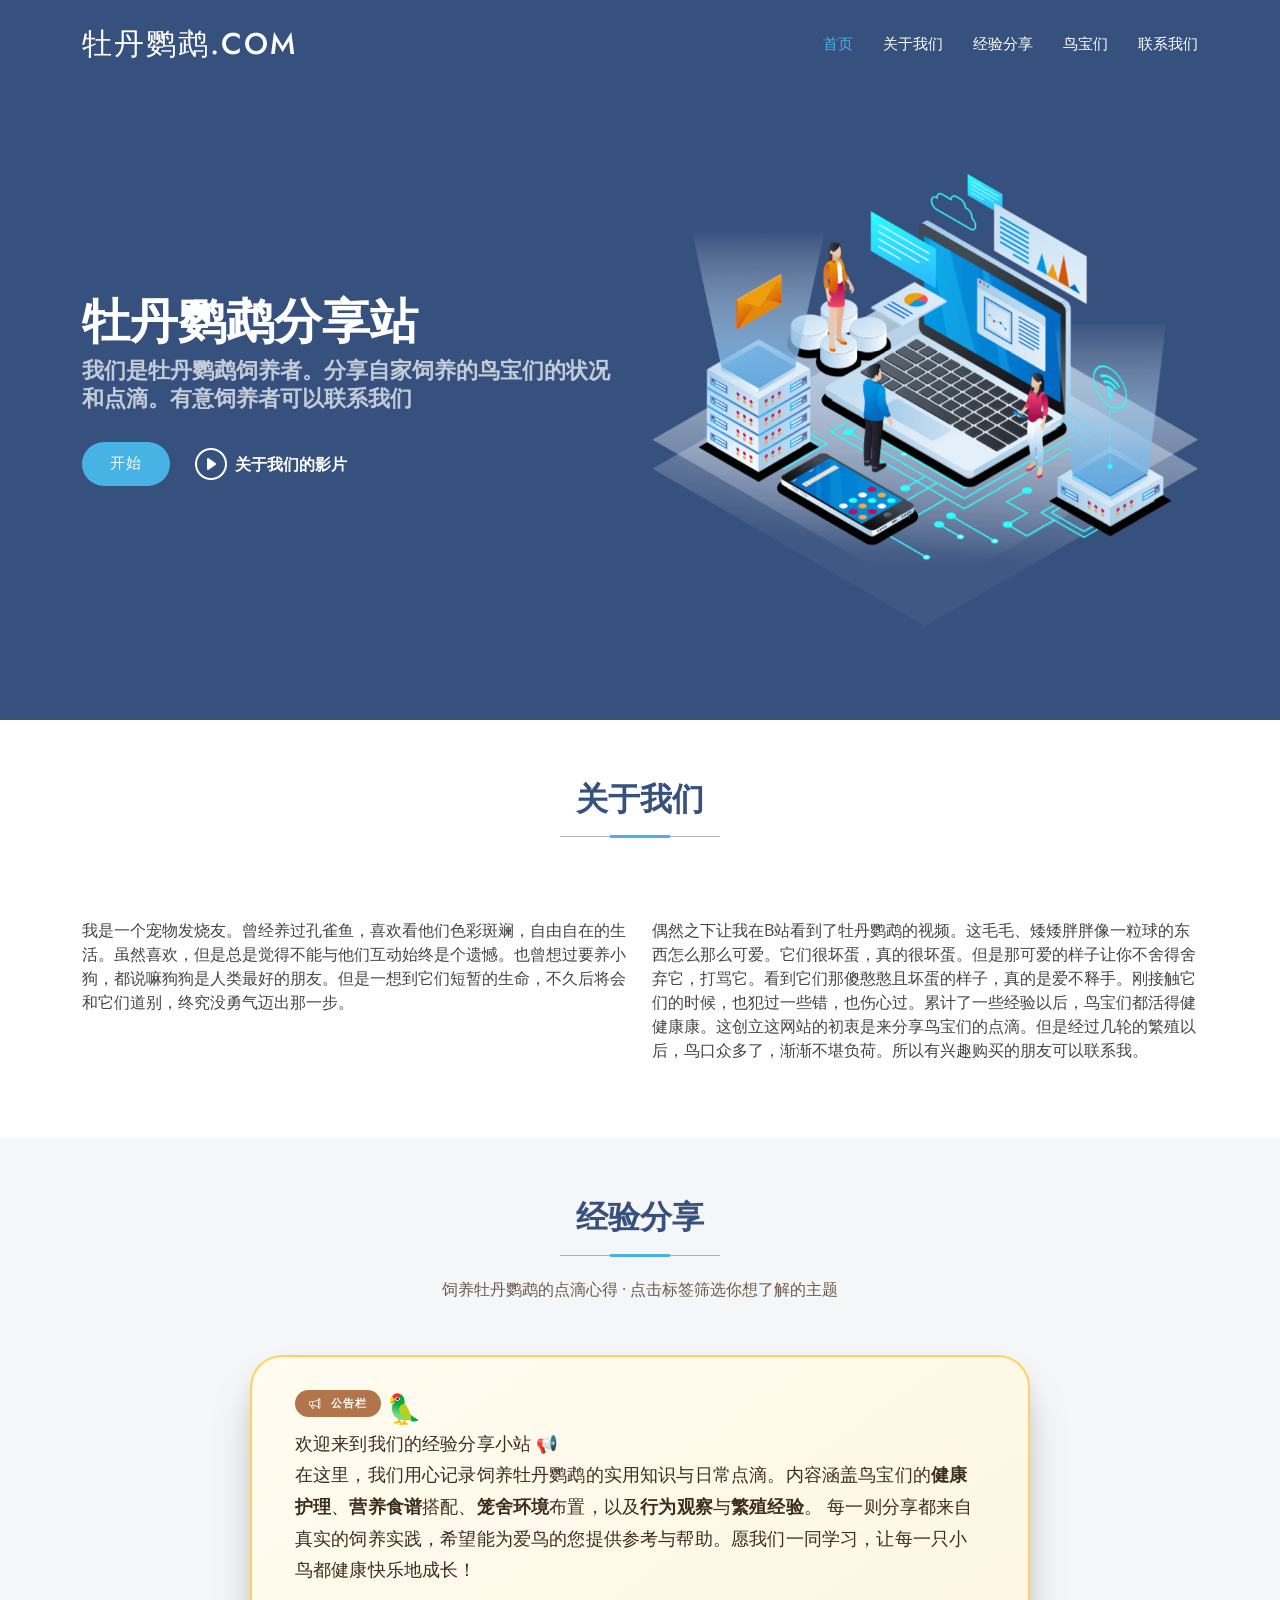
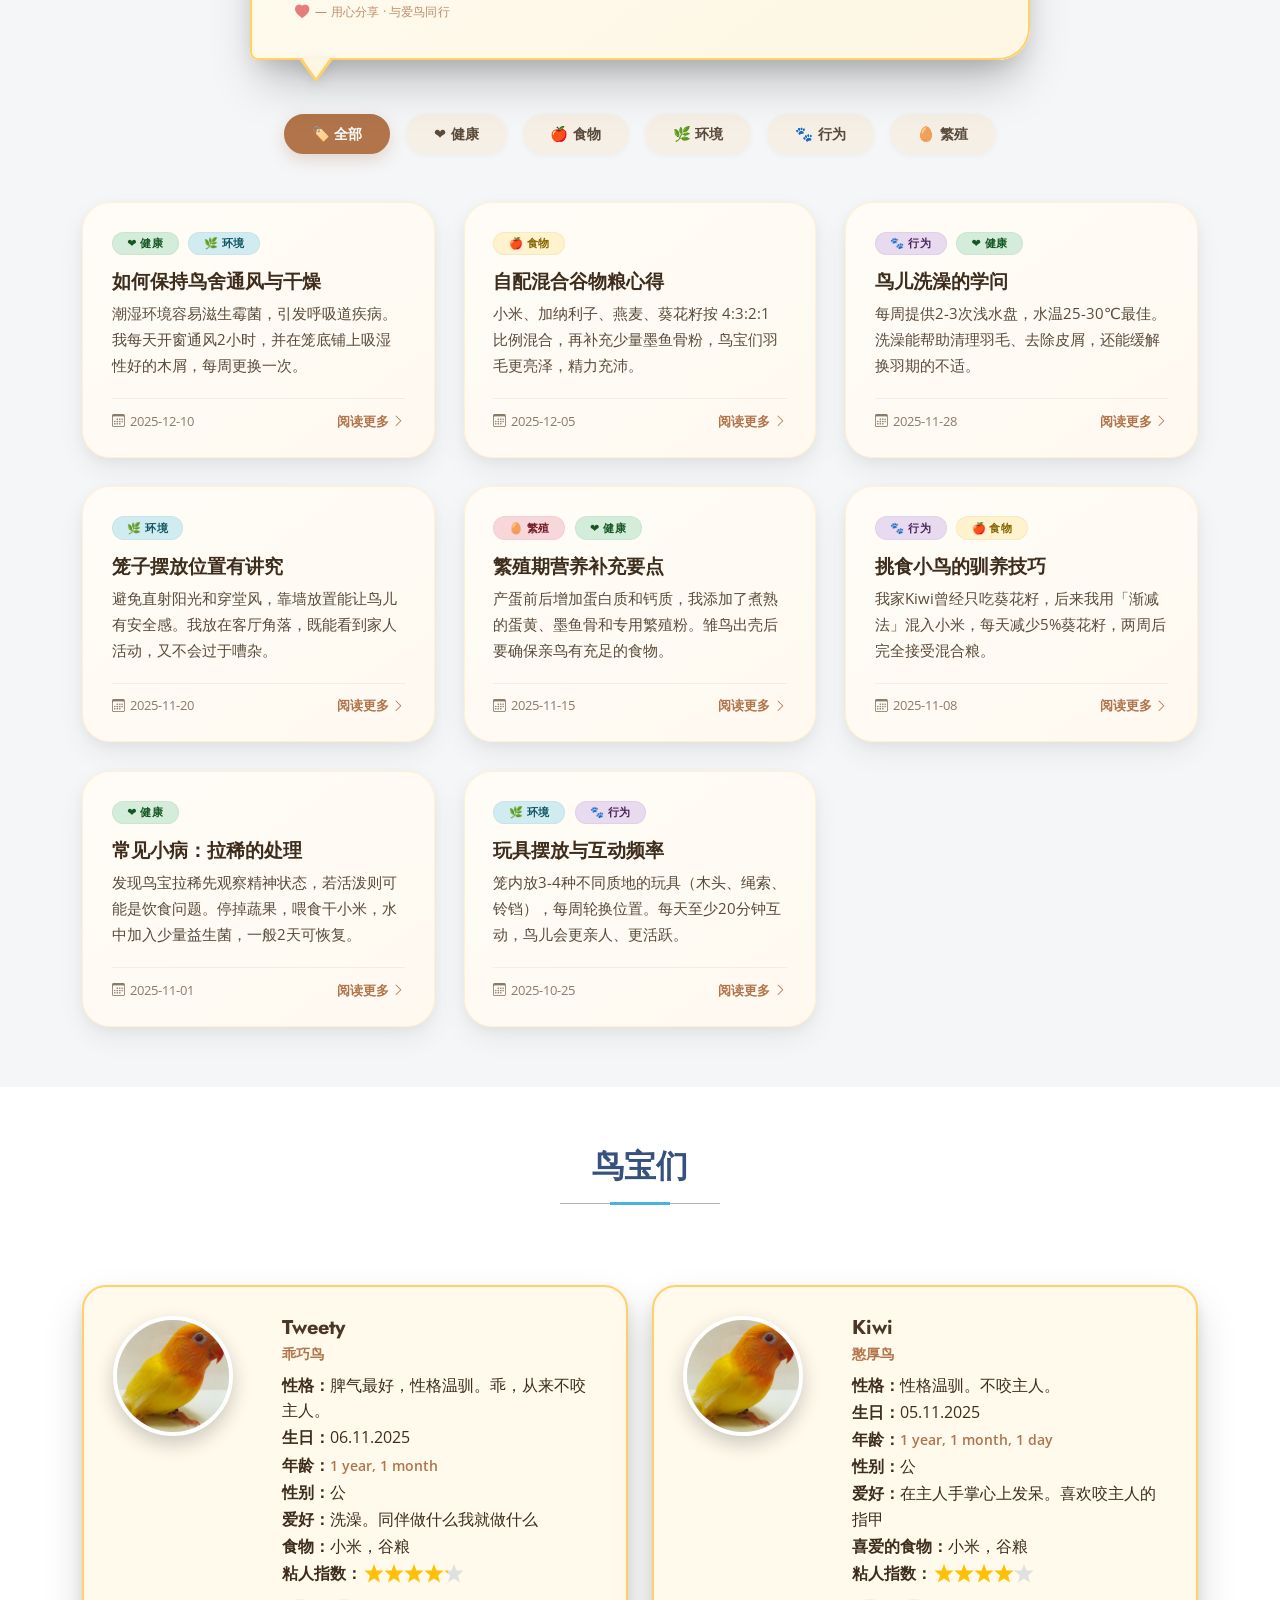
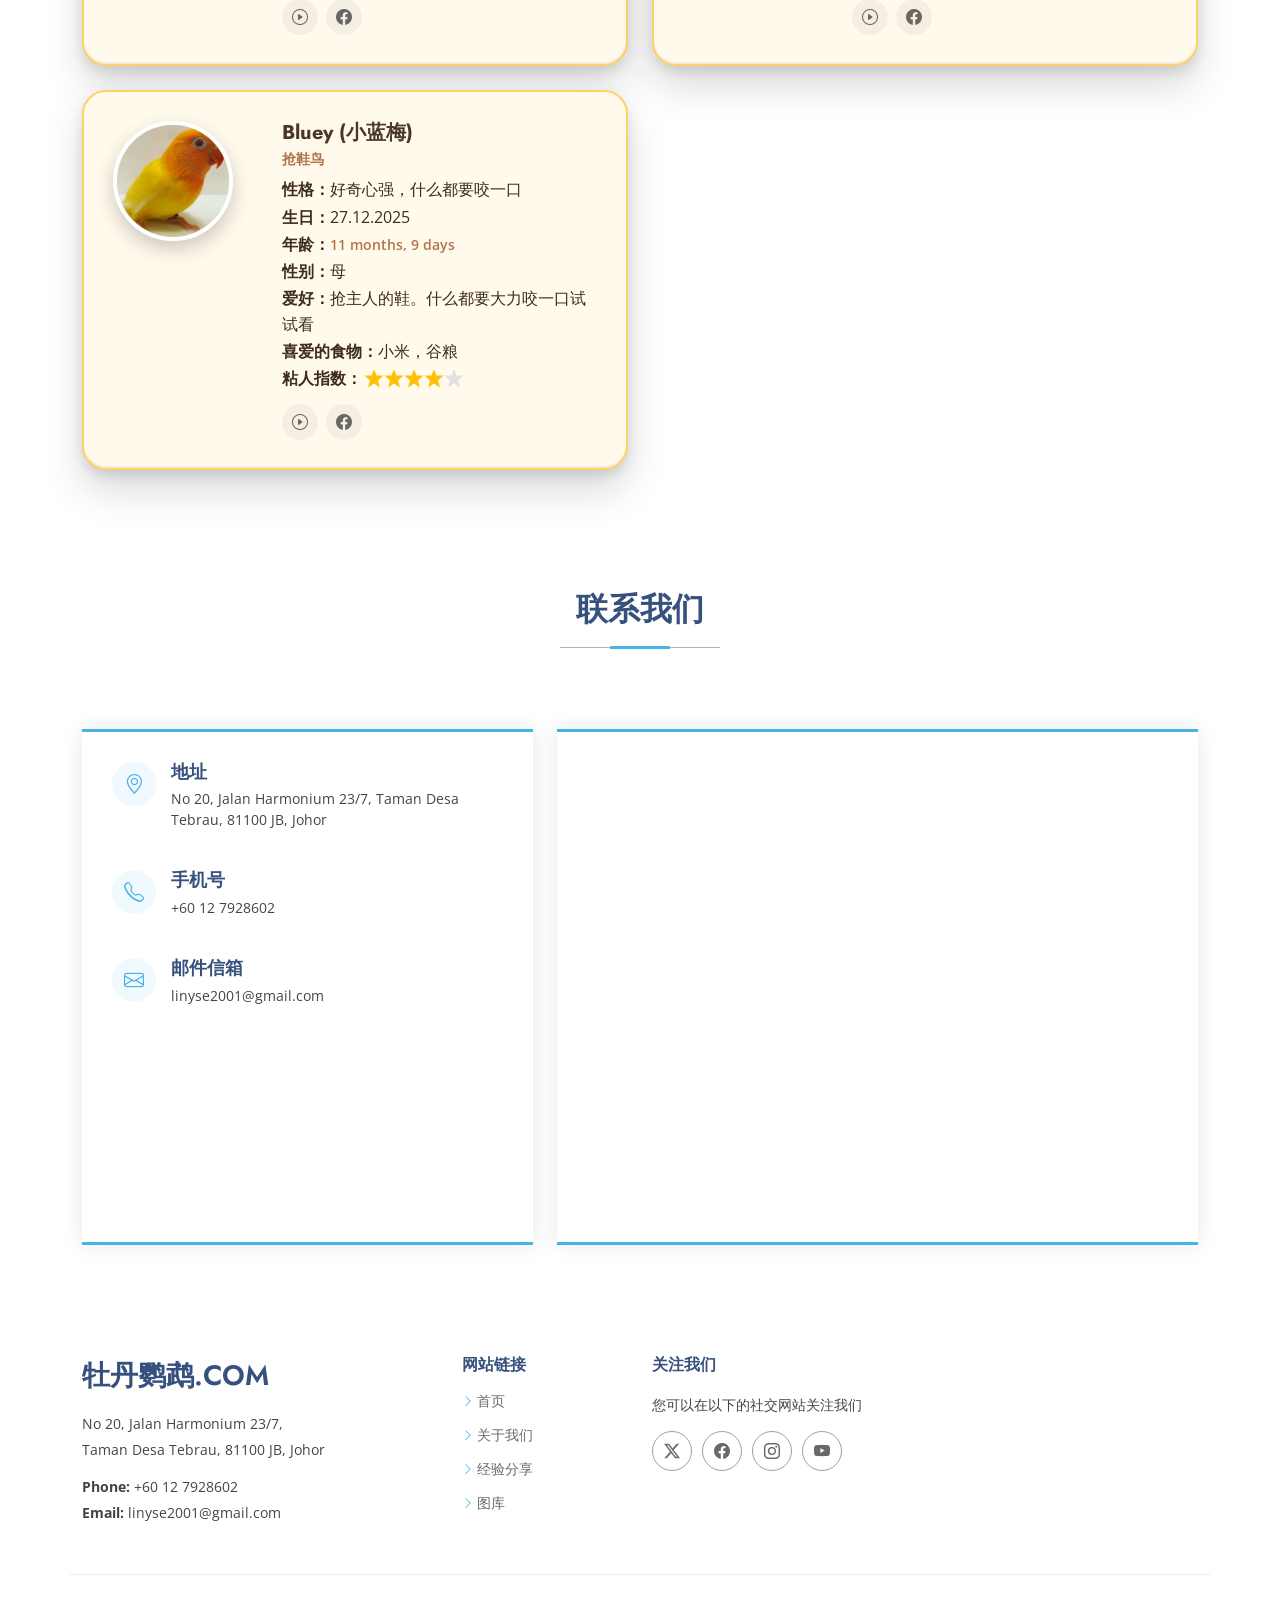
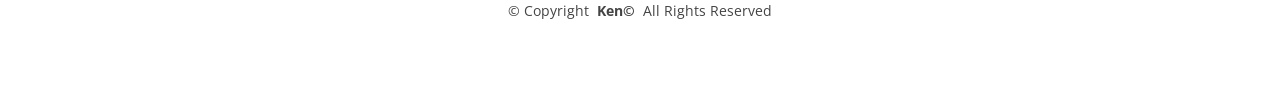
==== index.html @ 21b08cdd "Final cleanup: website files at root, remove .NET and .vs files" ====
<!DOCTYPE html>
<html lang="zh-CN">

<head>
    <meta charset="utf-8">
    <meta content="width=device-width, initial-scale=1.0" name="viewport">
    <title>牡丹鹦鹉 · 经验分享</title>
    <meta name="description" content="">
    <meta name="keywords" content="">

    <!-- Fonts -->
    <link href="https://fonts.googleapis.com" rel="preconnect">
    <link href="https://fonts.gstatic.com" rel="preconnect" crossorigin>
    <link href="https://fonts.googleapis.com/css2?family=Open+Sans:ital,wght@0,300;0,400;0,500;0,600;0,700;0,800;1,300;1,400;1,500;1,600;1,700;1,800&family=Poppins:ital,wght@0,100;0,200;0,300;0,400;0,500;0,600;0,700;0,800;0,900;1,100;1,200;1,300;1,400;1,500;1,600;1,700;1,800;1,900&family=Jost:ital,wght@0,100;0,200;0,300;0,400;0,500;0,600;0,700;0,800;0,900;1,100;1,200;1,300;1,400;1,500;1,600;1,700;1,800;1,900&display=swap" rel="stylesheet">

    <!-- Vendor CSS Files -->
    <link href="assets/vendor/bootstrap/css/bootstrap.min.css" rel="stylesheet">
    <link href="assets/vendor/bootstrap-icons/bootstrap-icons.css" rel="stylesheet">
    <link href="assets/vendor/aos/aos.css" rel="stylesheet">
    <link href="assets/vendor/glightbox/css/glightbox.min.css" rel="stylesheet">
    <link href="assets/vendor/swiper/swiper-bundle.min.css" rel="stylesheet">

    <!-- Main CSS File -->
    <link href="assets/css/main.css" rel="stylesheet">

    <style>
        /* ===== 原有样式保留 ===== */
        .member-info p {
            display: block;
            white-space: normal;
        }

        .bird-age {
            display: inline !important;
            white-space: nowrap;
        }

        .member-info p {
            margin-bottom: 0.3rem;
            line-height: 1.5;
        }

            .member-info p:last-child {
                margin-bottom: 0;
            }

            .member-info p.bird-stat {
                margin-bottom: 0.1rem;
            }

        .bird-stats {
            list-style: none;
            padding-left: 0;
            margin-bottom: 0;
        }

            .bird-stats li {
                margin-bottom: 0.1rem;
                line-height: 1.5;
            }

                .bird-stats li:has(.bird-age) {
                    white-space: nowrap;
                }

        .bird-age {
            display: inline;
        }

        .bird-title {
            color: #b1744b;
            font-weight: 600;
            font-size: 0.9rem;
            margin-bottom: 0.5rem;
        }

        /* ===== 3D Lovebird Cards ===== */
        .bird-card .team-member {
            background: #fffaec;
            border-radius: 24px;
            padding: 1.8rem;
            box-shadow: 0 20px 40px rgba(0, 0, 0, 0.15), 0 6px 12px rgba(0, 0, 0, 0.1), inset 0 -2px 0 rgba(0, 0, 0, 0.05);
            border: 2px solid #ffd166;
            transition: transform 0.3s ease, box-shadow 0.3s ease;
        }

            .bird-card .team-member:hover {
                transform: perspective(600px) translateY(-8px) rotateY(2deg);
                box-shadow: 0 30px 60px rgba(0, 0, 0, 0.2), 0 10px 20px rgba(0, 0, 0, 0.12);
            }

        .bird-card .pic {
            flex-shrink: 0;
            width: 120px;
            height: 120px;
            border-radius: 50% !important;
            overflow: hidden;
            border: 4px solid white;
            box-shadow: 0 8px 20px rgba(0, 0, 0, 0.2);
            transition: transform 0.3s ease, box-shadow 0.3s ease;
            margin-right: 1.2rem;
            display: block;
            background: #f0e6d3;
        }

            .bird-card .pic img {
                width: 100%;
                height: 100%;
                object-fit: cover;
                display: block;
            }

        .bird-card:hover .pic {
            transform: scale(1.05);
            box-shadow: 0 12px 28px rgba(0, 0, 0, 0.3);
        }

        .team .team-member .pic {
            flex-shrink: 0;
            width: 120px;
            height: 120px;
            border-radius: 50% !important;
            overflow: hidden;
            border: 4px solid white;
            box-shadow: 0 8px 20px rgba(0, 0, 0, 0.2);
            margin-right: 1.2rem;
            display: block;
            background: #f0e6d3;
        }

            .team .team-member .pic img {
                width: 100%;
                height: 100%;
                object-fit: cover;
                display: block;
            }

        .bird-card .member-info h4 {
            color: #4a3728;
            font-weight: 700;
            margin-bottom: 0.2rem;
        }

        .bird-card .member-info span {
            color: #b1744b;
            font-weight: 600;
            font-size: 0.9rem;
        }

            .bird-card .member-info span::after {
                display: none !important;
                content: none !important;
            }

        .bird-stats li {
            color: #3e2c1c;
            line-height: 1.6;
        }

        .bird-card .social a {
            font-size: 1.3rem;
            color: #b1744b;
            transition: color 0.2s;
        }

            .bird-card .social a:hover {
                color: #7b4a2c;
            }

        /* ===== SVG stars ===== */
        .bird-stars {
            display: inline-block;
            vertical-align: middle;
            line-height: 1;
            white-space: nowrap;
            overflow: visible;
            position: relative;
            cursor: help;
            height: 1.5rem;
        }

            .bird-stars svg {
                display: inline-block;
                height: 1.5rem;
                width: auto;
                vertical-align: middle;
                overflow: visible;
            }

        .bird-stats li:has(.bird-stars) {
            white-space: nowrap;
        }

            .bird-stats li:has(.bird-stars) .bird-stars {
                display: inline-block;
            }

        .bird-stars .rating-tooltip {
            position: absolute;
            bottom: calc(100% + 8px);
            left: 50%;
            transform: translateX(-50%);
            background: #2d2d2d;
            color: #fff;
            padding: 4px 10px;
            border-radius: 6px;
            font-size: 0.75rem;
            font-weight: 600;
            white-space: nowrap;
            opacity: 0;
            pointer-events: none;
            transition: opacity 0.2s ease;
            z-index: 10;
            box-shadow: 0 4px 12px rgba(0, 0, 0, 0.25);
        }

            .bird-stars .rating-tooltip::after {
                content: '';
                position: absolute;
                top: 100%;
                left: 50%;
                transform: translateX(-50%);
                border: 6px solid transparent;
                border-top-color: #2d2d2d;
            }

        .bird-stars:hover .rating-tooltip {
            opacity: 1;
        }

        .bird-stats li {
            line-height: 1.6;
        }

            .bird-stats li:has(.bird-stars) {
                line-height: 1.6;
                display: flex;
                align-items: center;
            }

                .bird-stats li:has(.bird-stars) .bird-stars {
                    vertical-align: middle;
                    height: 1.5rem;
                }

        /* ================================================================
                   经验分享 – 对话气泡 (保留)
                   ================================================================ */
        #experiences .container {
            position: relative;
        }

        .bubble-wrapper {
            display: flex;
            justify-content: center;
            padding: 0 0 2.5rem 0;
        }

        .dialogue-bubble {
            position: relative;
            max-width: 780px;
            width: 100%;
            background: linear-gradient(145deg, #fffcf0 0%, #fdf6e3 100%);
            padding: 2.2rem 2.8rem;
            border-radius: 32px 32px 32px 8px;
            box-shadow: 0 30px 50px -12px rgba(0, 0, 0, 0.25), 0 12px 24px -8px rgba(0, 0, 0, 0.15), 0 0 0 2px #ffd166 inset, 0 0 0 4px #fff8e7 inset;
            transform: translateY(-6px);
            transition: transform 0.25s ease, box-shadow 0.25s ease;
            font-size: 1.1rem;
            line-height: 1.8;
            color: #3e2c1c;
            font-weight: 500;
            letter-spacing: 0.01em;
            animation: floatSoft 4s ease-in-out infinite;
        }

            .dialogue-bubble:hover {
                transform: translateY(-12px);
                animation-play-state: paused;
                box-shadow: 0 40px 70px -14px rgba(0, 0, 0, 0.30), 0 18px 32px -10px rgba(0, 0, 0, 0.18), 0 0 0 2px #ffd166 inset, 0 0 0 4px #fff8e7 inset;
            }

            .dialogue-bubble::before {
                content: '';
                position: absolute;
                bottom: -22px;
                left: 48px;
                width: 0;
                height: 0;
                border-left: 18px solid transparent;
                border-right: 18px solid transparent;
                border-top: 24px solid #ffd166;
                filter: drop-shadow(0 4px 6px rgba(0, 0, 0, 0.08));
            }

            .dialogue-bubble::after {
                content: '';
                position: absolute;
                bottom: -18px;
                left: 52px;
                width: 0;
                height: 0;
                border-left: 14px solid transparent;
                border-right: 14px solid transparent;
                border-top: 20px solid #fdf6e3;
            }

        .bubble-icon {
            display: inline-block;
            font-size: 1.8rem;
            margin-right: 0.5rem;
            vertical-align: middle;
            line-height: 1;
        }

        .bubble-label {
            display: inline-block;
            background: #b1744b;
            color: #fff;
            font-size: 0.7rem;
            font-weight: 700;
            text-transform: uppercase;
            letter-spacing: 0.08em;
            padding: 0.2rem 0.9rem;
            border-radius: 30px;
            margin-bottom: 0.7rem;
            vertical-align: middle;
        }

        @keyframes floatSoft {
            0% {
                transform: translateY(-6px);
            }

            50% {
                transform: translateY(-10px);
            }

            100% {
                transform: translateY(-6px);
            }
        }

        @media (max-width: 576px) {
            .dialogue-bubble {
                padding: 1.6rem 1.4rem;
                font-size: 0.95rem;
                border-radius: 24px 24px 24px 6px;
            }

                .dialogue-bubble::before {
                    left: 28px;
                    border-left: 14px solid transparent;
                    border-right: 14px solid transparent;
                    border-top: 20px solid #ffd166;
                    bottom: -18px;
                }

                .dialogue-bubble::after {
                    left: 31px;
                    border-left: 10px solid transparent;
                    border-right: 10px solid transparent;
                    border-top: 16px solid #fdf6e3;
                    bottom: -14px;
                }

            .bubble-icon {
                font-size: 1.4rem;
            }
        }

        /* ================================================================
                   经验分享 – 分类筛选 & 卡片网格 (NEW)
                   ================================================================ */

        /* ---- 筛选按钮组 ---- */
        .filter-group {
            display: flex;
            flex-wrap: wrap;
            justify-content: center;
            gap: 0.6rem 1rem;
            margin-bottom: 2.5rem;
            padding: 0.5rem 0;
        }

        .filter-btn {
            display: inline-block;
            padding: 0.45rem 1.6rem;
            border-radius: 40px;
            font-size: 0.9rem;
            font-weight: 600;
            letter-spacing: 0.02em;
            background: #f5efe6;
            color: #5a4a3a;
            border: 2px solid transparent;
            transition: all 0.25s ease;
            cursor: pointer;
            box-shadow: 0 2px 6px rgba(0, 0, 0, 0.04);
            user-select: none;
        }

            .filter-btn:hover {
                transform: translateY(-2px);
                box-shadow: 0 8px 18px rgba(0, 0, 0, 0.08);
            }

            .filter-btn.active {
                border-color: #b1744b;
                background: #b1744b;
                color: #fff;
                box-shadow: 0 6px 16px rgba(177, 116, 75, 0.25);
            }

                .filter-btn.active:hover {
                    background: #9a5f3e;
                    border-color: #9a5f3e;
                }

        /* ---- 每个标签的颜色 ---- */
        .tag-health {
            background: #d4edda;
            color: #155724;
        }

        .tag-food {
            background: #fff3cd;
            color: #856404;
        }

        .tag-environment {
            background: #d1ecf1;
            color: #0c5460;
        }

        .tag-behavior {
            background: #e8daef;
            color: #4a235a;
        }

        .tag-breeding {
            background: #f8d7da;
            color: #721c24;
        }

        .tag-other {
            background: #e2e3e5;
            color: #383d41;
        }

        /* ---- 经验卡片 ---- */
        .exp-grid {
            display: grid;
            grid-template-columns: repeat(auto-fill, minmax(300px, 1fr));
            gap: 1.8rem;
        }

        .exp-card {
            background: #ffffff;
            border-radius: 28px;
            padding: 1.8rem 1.8rem 1.6rem;
            box-shadow: 0 12px 28px rgba(0, 0, 0, 0.06), 0 4px 12px rgba(0, 0, 0, 0.04);
            border: 1px solid rgba(255, 209, 102, 0.25);
            transition: transform 0.3s ease, box-shadow 0.3s ease;
            display: flex;
            flex-direction: column;
            height: 100%;
            position: relative;
            background: linear-gradient(145deg, #fffcf7, #fff9f0);
        }

            .exp-card:hover {
                transform: translateY(-8px);
                box-shadow: 0 24px 48px rgba(0, 0, 0, 0.10), 0 8px 20px rgba(0, 0, 0, 0.06);
                border-color: #ffd166;
            }

            .exp-card .tags {
                display: flex;
                flex-wrap: wrap;
                gap: 0.4rem 0.6rem;
                margin-bottom: 0.8rem;
            }

            .exp-card .tag {
                display: inline-block;
                padding: 0.15rem 0.9rem;
                border-radius: 30px;
                font-size: 0.7rem;
                font-weight: 700;
                letter-spacing: 0.04em;
                text-transform: uppercase;
                border: 1px solid rgba(0, 0, 0, 0.04);
            }

            .exp-card .exp-title {
                font-size: 1.2rem;
                font-weight: 700;
                color: #3e2c1c;
                margin-bottom: 0.4rem;
                line-height: 1.4;
            }

                .exp-card .exp-title a {
                    color: #3e2c1c;
                    text-decoration: none;
                    transition: color 0.2s;
                }

                    .exp-card .exp-title a:hover {
                        color: #b1744b;
                    }

            .exp-card .exp-summary {
                color: #5a4a3a;
                font-size: 0.95rem;
                line-height: 1.7;
                flex: 1;
                margin-bottom: 1rem;
            }

            .exp-card .exp-meta {
                display: flex;
                justify-content: space-between;
                align-items: center;
                border-top: 1px solid rgba(0, 0, 0, 0.05);
                padding-top: 0.8rem;
                margin-top: 0.2rem;
                font-size: 0.8rem;
                color: #8a7a6a;
            }

                .exp-card .exp-meta .date {
                    display: flex;
                    align-items: center;
                    gap: 0.3rem;
                }

                .exp-card .exp-meta .read-more {
                    color: #b1744b;
                    font-weight: 600;
                    text-decoration: none;
                    display: inline-flex;
                    align-items: center;
                    gap: 0.2rem;
                    transition: gap 0.2s;
                }

                    .exp-card .exp-meta .read-more:hover {
                        gap: 0.5rem;
                        color: #7b4a2c;
                    }

        /* ---- 空状态 ---- */
        .no-results {
            text-align: center;
            padding: 3rem 1rem;
            color: #8a7a6a;
            font-size: 1.1rem;
            display: none;
        }

            .no-results.show {
                display: block;
            }

            .no-results i {
                font-size: 2.5rem;
                display: block;
                margin-bottom: 0.8rem;
                color: #d4c5b5;
            }

        /* ---- 响应式 ---- */
        @media (max-width: 640px) {
            .exp-grid {
                grid-template-columns: 1fr;
                gap: 1.4rem;
            }

            .filter-group {
                gap: 0.4rem 0.6rem;
            }

            .filter-btn {
                padding: 0.35rem 1.2rem;
                font-size: 0.8rem;
            }

            .exp-card {
                padding: 1.4rem;
            }
        }
    </style>

</head>

<body class="index-page">

    <header id="header" class="header d-flex align-items-center fixed-top">
        <div class="container-fluid container-xl position-relative d-flex align-items-center">
            <a href="index.html" class="logo d-flex align-items-center me-auto">
                <h1 class="sitename">牡丹鹦鹉.com</h1>
            </a>
            <nav id="navmenu" class="navmenu">
                <ul>
                    <li><a href="#hero" class="active">首页</a></li>
                    <li><a href="#about">关于我们</a></li>
                    <li><a href="#experiences">经验分享</a></li>
                    <!--<li><a href="#portfolio">图库</a></li>-->
                    <li><a href="#team">鸟宝们</a></li>
                    <li><a href="#contact">联系我们</a></li>
                </ul>
                <i class="mobile-nav-toggle d-xl-none bi bi-list"></i>
            </nav>
        </div>
    </header>

    <main class="main">

        <!-- ===== HERO ===== -->
        <section id="hero" class="hero section dark-background">
            <div class="container">
                <div class="row gy-4">
                    <div class="col-lg-6 order-2 order-lg-1 d-flex flex-column justify-content-center" data-aos="zoom-out">
                        <h1>牡丹鹦鹉分享站</h1>
                        <p>我们是牡丹鹦鹉饲养者。分享自家饲养的鸟宝们的状况和点滴。有意饲养者可以联系我们</p>
                        <div class="d-flex">
                            <a href="#about" class="btn-get-started">开始</a>
                            <a href="" class="glightbox btn-watch-video d-flex align-items-center"><i class="bi bi-play-circle"></i><span>关于我们的影片</span></a>
                        </div>
                    </div>
                    <div class="col-lg-6 order-1 order-lg-2 hero-img" data-aos="zoom-out" data-aos-delay="200">
                        <img src="assets/img/hero-img.png" class="img-fluid animated" alt="">
                    </div>
                </div>
            </div>
        </section>

        <!-- ===== ABOUT ===== -->
        <section id="about" class="about section">
            <div class="container section-title" data-aos="fade-up">
                <h2>关于我们</h2>
            </div>
            <div class="container">
                <div class="row gy-4">
                    <div class="col-lg-6 content" data-aos="fade-up" data-aos-delay="100">
                        <p>我是一个宠物发烧友。曾经养过孔雀鱼，喜欢看他们色彩斑斓，自由自在的生活。虽然喜欢，但是总是觉得不能与他们互动始终是个遗憾。也曾想过要养小狗，都说嘛狗狗是人类最好的朋友。但是一想到它们短暂的生命，不久后将会和它们道别，终究没勇气迈出那一步。</p>
                    </div>
                    <div class="col-lg-6" data-aos="fade-up" data-aos-delay="200">
                        <p>偶然之下让我在B站看到了牡丹鹦鹉的视频。这毛毛、矮矮胖胖像一粒球的东西怎么那么可爱。它们很坏蛋，真的很坏蛋。但是那可爱的样子让你不舍得舍弃它，打骂它。看到它们那傻憨憨且坏蛋的样子，真的是爱不释手。刚接触它们的时候，也犯过一些错，也伤心过。累计了一些经验以后，鸟宝们都活得健健康康。这创立这网站的初衷是来分享鸟宝们的点滴。但是经过几轮的繁殖以后，鸟口众多了，渐渐不堪负荷。所以有兴趣购买的朋友可以联系我。</p>
                    </div>
                </div>
            </div>
        </section>

        <!-- =============================================================== -->
        <!-- 经验分享 SECTION – 含 对话气泡 + 分类筛选 + 卡片网格            -->
        <!-- =============================================================== -->
        <section id="experiences" class="services section light-background">

            <div class="container section-title" data-aos="fade-up">
                <h2>经验分享</h2>
                <p style="max-width:600px;margin:0 auto;color:#6a5a4a;">饲养牡丹鹦鹉的点滴心得 · 点击标签筛选你想了解的主题</p>
            </div>

            <div class="container">
                <!-- 对话气泡 – 固定公告栏 (卷首语) -->
                <div class="bubble-wrapper" data-aos="fade-up" data-aos-delay="100">
                    <div class="dialogue-bubble">
                        <div>
                            <!-- 将之前的"你知道吗"改为"公告栏"，图标换成小喇叭 -->
                            <span class="bubble-label"><i class="bi bi-megaphone" style="margin-right:6px;"></i> 公告栏</span>
                            <span class="bubble-icon" role="img" aria-label="parrot">🦜</span>
                        </div>
                        <p style="margin-bottom:0.8rem; font-weight: 500; line-height: 1.8;">
                            欢迎来到我们的经验分享小站 📢<br>
                            在这里，我们用心记录饲养牡丹鹦鹉的实用知识与日常点滴。内容涵盖鸟宝们的<strong>健康护理</strong>、<strong>营养食谱</strong>搭配、<strong>笼舍环境</strong>布置，以及<strong>行为观察</strong>与<strong>繁殖经验</strong>。
                            每一则分享都来自真实的饲养实践，希望能为爱鸟的您提供参考与帮助。愿我们一同学习，让每一只小鸟都健康快乐地成长！
                        </p>
                        <!-- 底部装饰脚注，呼应“用心分享” -->
                        <div style="margin-top:0.5rem; font-size:0.75rem; color:#b1744b; opacity:0.8; display:flex; align-items:center; gap:0.4rem;">
                            <i class="bi bi-heart-fill" style="font-size:0.9rem; color:#e06060;"></i>
                            <span>— 用心分享 · 与爱鸟同行</span>
                        </div>
                    </div>
                </div>

                <!-- ===== 筛选按钮 ===== -->
                <div class="filter-group" data-aos="fade-up" data-aos-delay="150">
                    <button class="filter-btn active" data-filter="all">🏷️ 全部</button>
                    <button class="filter-btn" data-filter="health">❤️ 健康</button>
                    <button class="filter-btn" data-filter="food">🍎 食物</button>
                    <button class="filter-btn" data-filter="environment">🌿 环境</button>
                    <button class="filter-btn" data-filter="behavior">🐾 行为</button>
                    <button class="filter-btn" data-filter="breeding">🥚 繁殖</button>
                </div>

                <!-- ===== 卡片网格 ===== -->
                <div class="exp-grid" data-aos="fade-up" data-aos-delay="200">

                    <!-- 卡片 1 – 健康 + 环境 -->
                    <div class="exp-card" data-tags="health environment" data-id="1">
                        <div class="tags">
                            <span class="tag tag-health">❤️ 健康</span>
                            <span class="tag tag-environment">🌿 环境</span>
                        </div>
                        <div class="exp-title">如何保持鸟舍通风与干燥</div>
                        <div class="exp-summary">潮湿环境容易滋生霉菌，引发呼吸道疾病。我每天开窗通风2小时，并在笼底铺上吸湿性好的木屑，每周更换一次。</div>
                        <div class="exp-meta">
                            <span class="date"><i class="bi bi-calendar3"></i> 2025-12-10</span>
                            <a href="article.html?id=1" class="read-more">阅读更多 <i class="bi bi-chevron-right"></i></a>
                        </div>
                    </div>

                    <!-- 卡片 2 – 食物 -->
                    <div class="exp-card" data-tags="food" data-id="2">
                        <div class="tags">
                            <span class="tag tag-food">🍎 食物</span>
                        </div>
                        <div class="exp-title">自配混合谷物粮心得</div>
                        <div class="exp-summary">小米、加纳利子、燕麦、葵花籽按 4:3:2:1 比例混合，再补充少量墨鱼骨粉，鸟宝们羽毛更亮泽，精力充沛。</div>
                        <div class="exp-meta">
                            <span class="date"><i class="bi bi-calendar3"></i> 2025-12-05</span>
                            <a href="article.html?id=2" class="read-more">阅读更多 <i class="bi bi-chevron-right"></i></a>
                        </div>
                    </div>

                    <!-- 卡片 3 – 行为 + 健康 -->
                    <div class="exp-card" data-tags="behavior health" data-id="3">
                        <div class="tags">
                            <span class="tag tag-behavior">🐾 行为</span>
                            <span class="tag tag-health">❤️ 健康</span>
                        </div>
                        <div class="exp-title">鸟儿洗澡的学问</div>
                        <div class="exp-summary">每周提供2-3次浅水盘，水温25-30℃最佳。洗澡能帮助清理羽毛、去除皮屑，还能缓解换羽期的不适。</div>
                        <div class="exp-meta">
                            <span class="date"><i class="bi bi-calendar3"></i> 2025-11-28</span>
                            <a href="article.html?id=3" class="read-more">阅读更多 <i class="bi bi-chevron-right"></i></a>
                        </div>
                    </div>

                    <!-- 卡片 4 – 环境 -->
                    <div class="exp-card" data-tags="environment" data-id="4">
                        <div class="tags">
                            <span class="tag tag-environment">🌿 环境</span>
                        </div>
                        <div class="exp-title">笼子摆放位置有讲究</div>
                        <div class="exp-summary">避免直射阳光和穿堂风，靠墙放置能让鸟儿有安全感。我放在客厅角落，既能看到家人活动，又不会过于嘈杂。</div>
                        <div class="exp-meta">
                            <span class="date"><i class="bi bi-calendar3"></i> 2025-11-20</span>
                            <a href="article.html?id=4" class="read-more">阅读更多 <i class="bi bi-chevron-right"></i></a>
                        </div>
                    </div>

                    <!-- 卡片 5 – 繁殖 + 健康 -->
                    <div class="exp-card" data-tags="breeding health" data-id="5">
                        <div class="tags">
                            <span class="tag tag-breeding">🥚 繁殖</span>
                            <span class="tag tag-health">❤️ 健康</span>
                        </div>
                        <div class="exp-title">繁殖期营养补充要点</div>
                        <div class="exp-summary">产蛋前后增加蛋白质和钙质，我添加了煮熟的蛋黄、墨鱼骨和专用繁殖粉。雏鸟出壳后要确保亲鸟有充足的食物。</div>
                        <div class="exp-meta">
                            <span class="date"><i class="bi bi-calendar3"></i> 2025-11-15</span>
                            <a href="article.html?id=5" class="read-more">阅读更多 <i class="bi bi-chevron-right"></i></a>
                        </div>
                    </div>

                    <!-- 卡片 6 – 行为 + 食物 -->
                    <div class="exp-card" data-tags="behavior food" data-id="6">
                        <div class="tags">
                            <span class="tag tag-behavior">🐾 行为</span>
                            <span class="tag tag-food">🍎 食物</span>
                        </div>
                        <div class="exp-title">挑食小鸟的驯养技巧</div>
                        <div class="exp-summary">我家Kiwi曾经只吃葵花籽，后来我用「渐减法」混入小米，每天减少5%葵花籽，两周后完全接受混合粮。</div>
                        <div class="exp-meta">
                            <span class="date"><i class="bi bi-calendar3"></i> 2025-11-08</span>
                            <a href="article.html?id=6" class="read-more">阅读更多 <i class="bi bi-chevron-right"></i></a>
                        </div>
                    </div>

                    <!-- 卡片 7 – 健康 -->
                    <div class="exp-card" data-tags="health" data-id="7">
                        <div class="tags">
                            <span class="tag tag-health">❤️ 健康</span>
                        </div>
                        <div class="exp-title">常见小病：拉稀的处理</div>
                        <div class="exp-summary">发现鸟宝拉稀先观察精神状态，若活泼则可能是饮食问题。停掉蔬果，喂食干小米，水中加入少量益生菌，一般2天可恢复。</div>
                        <div class="exp-meta">
                            <span class="date"><i class="bi bi-calendar3"></i> 2025-11-01</span>
                            <a href="article.html?id=7" class="read-more">阅读更多 <i class="bi bi-chevron-right"></i></a>
                        </div>
                    </div>

                    <!-- 卡片 8 – 环境 + 行为 -->
                    <div class="exp-card" data-tags="environment behavior" data-id="8">
                        <div class="tags">
                            <span class="tag tag-environment">🌿 环境</span>
                            <span class="tag tag-behavior">🐾 行为</span>
                        </div>
                        <div class="exp-title">玩具摆放与互动频率</div>
                        <div class="exp-summary">笼内放3-4种不同质地的玩具（木头、绳索、铃铛），每周轮换位置。每天至少20分钟互动，鸟儿会更亲人、更活跃。</div>
                        <div class="exp-meta">
                            <span class="date"><i class="bi bi-calendar3"></i> 2025-10-25</span>
                            <a href="article.html?id=8" class="read-more">阅读更多 <i class="bi bi-chevron-right"></i></a>
                        </div>
                    </div>

                </div>

                <!-- 空状态 -->
                <div class="no-results" id="noResults">
                    <i class="bi bi-inbox"></i>
                    暂无该分类的经验分享，试试其他标签吧 🐦
                </div>

            </div>
        </section>

        <!-- ===== 其余原有 sections (精简) ===== -->
        <!--<section id="portfolio" class="portfolio section">
            <div class="container section-title" data-aos="fade-up"><h2>图库</h2></div>
            <div class="container">
                <div class="isotope-layout" data-default-filter="*" data-layout="masonry" data-sort="original-order">
                    <ul class="portfolio-filters isotope-filters" data-aos="fade-up" data-aos-delay="100">
                        <li data-filter="*" class="filter-active">All</li>
                        <li data-filter=".filter-app">App</li>
                        <li data-filter=".filter-product">Card</li>
                        <li data-filter=".filter-branding">Web</li>
                    </ul>
                    <div class="row gy-4 isotope-container" data-aos="fade-up" data-aos-delay="200">
                        <div class="col-lg-4 col-md-6 portfolio-item isotope-item filter-app">
                            <img src="assets/img/portfolio/portfolio-portrait-1.webp" class="img-fluid" alt="">
                            <div class="portfolio-info"><h4>App 1</h4><p>Lorem ipsum, dolor sit</p><a href="assets/img/portfolio/portfolio-portrait-1.webp" title="App 1" data-gallery="portfolio-gallery-app" class="glightbox preview-link"><i class="bi bi-zoom-in"></i></a><a href="portfolio-details.html" title="More Details" class="details-link"><i class="bi bi-link-45deg"></i></a></div>
                        </div>
                        <div class="col-lg-4 col-md-6 portfolio-item isotope-item filter-product">
                            <img src="assets/img/portfolio/portfolio-1.webp" class="img-fluid" alt="">
                            <div class="portfolio-info"><h4>Product 1</h4><p>Lorem ipsum, dolor sit</p><a href="assets/img/portfolio/portfolio-1.webp" title="Product 1" data-gallery="portfolio-gallery-product" class="glightbox preview-link"><i class="bi bi-zoom-in"></i></a><a href="portfolio-details.html" title="More Details" class="details-link"><i class="bi bi-link-45deg"></i></a></div>
                        </div>
                        <div class="col-lg-4 col-md-6 portfolio-item isotope-item filter-branding">
                            <img src="assets/img/portfolio/portfolio-3.webp" class="img-fluid" alt="">
                            <div class="portfolio-info"><h4>Branding 1</h4><p>Lorem ipsum, dolor sit</p><a href="assets/img/portfolio/portfolio-3.webp" title="Branding 1" data-gallery="portfolio-gallery-branding" class="glightbox preview-link"><i class="bi bi-zoom-in"></i></a><a href="portfolio-details.html" title="More Details" class="details-link"><i class="bi bi-link-45deg"></i></a></div>
                        </div>
                    </div>
                </div>
            </div>
        </section>-->

        <section id="team" class="team section">
            <div class="container section-title" data-aos="fade-up"><h2>鸟宝们</h2></div>
            <div class="container">
                <div class="row gy-4">
                    <div class="col-lg-6 bird-card" data-aos="fade-up" data-aos-delay="50" data-dob="2025-11-06">
                        <div class="team-member d-flex align-items-start">
                            <div class="pic"><img src="assets/img/birds/lb-yellow.jpg" class="img-fluid" alt="Tweety"></div>
                            <div class="member-info">
                                <h4>Tweety</h4>
                                <div class="bird-title">乖巧鸟</div>
                                <ul class="bird-stats">
                                    <li><strong>性格：</strong>脾气最好，性格温驯。乖，从来不咬主人。</li>
                                    <li><strong>生日：</strong>06.11.2025</li>
                                    <li><strong>年龄：</strong><span class="bird-age">calculating…</span></li>
                                    <li><strong>性别：</strong>公</li>
                                    <li><strong>爱好：</strong>洗澡。同伴做什么我就做什么</li>
                                    <li><strong>食物：</strong>小米，谷粮</li>
                                    <li><strong>粘人指数：</strong><span class="bird-stars" data-rating="4.2"></span></li>
                                </ul>
                                <div class="social">
                                    <a href="https://youtu.be/VIDEO_ID_1" target="_blank" title="Play video 1"><i class="bi bi-play-circle"></i></a>
                                    <a href=""><i class="bi bi-facebook"></i></a>
                                </div>
                            </div>
                        </div>
                    </div>
                    <div class="col-lg-6 bird-card" data-aos="fade-up" data-aos-delay="50" data-dob="2025-11-05">
                        <div class="team-member d-flex align-items-start">
                            <div class="pic"><img src="assets/img/birds/lb-yellow.jpg" class="img-fluid" alt="Kiwi"></div>
                            <div class="member-info">
                                <h4>Kiwi</h4>
                                <div class="bird-title">憨厚鸟</div>
                                <ul class="bird-stats">
                                    <li><strong>性格：</strong>性格温驯。不咬主人。</li>
                                    <li><strong>生日：</strong>05.11.2025</li>
                                    <li><strong>年龄：</strong><span class="bird-age">calculating…</span></li>
                                    <li><strong>性别：</strong>公</li>
                                    <li><strong>爱好：</strong>在主人手掌心上发呆。喜欢咬主人的指甲</li>
                                    <li><strong>喜爱的食物：</strong>小米，谷粮</li>
                                    <li><strong>粘人指数：</strong><span class="bird-stars" data-rating="4.1"></span></li>
                                </ul>
                                <div class="social">
                                    <a href="https://youtu.be/VIDEO_ID_1" target="_blank" title="Play video 1"><i class="bi bi-play-circle"></i></a>
                                    <a href=""><i class="bi bi-facebook"></i></a>
                                </div>
                            </div>
                        </div>
                    </div>
                    <div class="col-lg-6 bird-card" data-aos="fade-up" data-aos-delay="50" data-dob="2025-12-27">
                        <div class="team-member d-flex align-items-start">
                            <div class="pic"><img src="assets/img/birds/lb-yellow.jpg" class="img-fluid" alt="Blueberry"></div>
                            <div class="member-info">
                                <h4>Bluey (小蓝梅)</h4>
                                <div class="bird-title">抢鞋鸟</div>
                                <ul class="bird-stats">
                                    <li><strong>性格：</strong>好奇心强，什么都要咬一口</li>
                                    <li><strong>生日：</strong>27.12.2025</li>
                                    <li><strong>年龄：</strong><span class="bird-age">calculating…</span></li>
                                    <li><strong>性别：</strong>母</li>
                                    <li><strong>爱好：</strong>抢主人的鞋。什么都要大力咬一口试试看</li>
                                    <li><strong>喜爱的食物：</strong>小米，谷粮</li>
                                    <li><strong>粘人指数：</strong><span class="bird-stars" data-rating="4.0"></span></li>
                                </ul>
                                <div class="social">
                                    <a href="https://youtu.be/VIDEO_ID_1" target="_blank" title="Play video 1"><i class="bi bi-play-circle"></i></a>
                                    <a href=""><i class="bi bi-facebook"></i></a>
                                </div>
                            </div>
                        </div>
                    </div>
                </div>
            </div>
        </section>

        <section id="contact" class="contact section">
            <div class="container section-title" data-aos="fade-up"><h2>联系我们</h2></div>
            <div class="container" data-aos="fade-up" data-aos-delay="100">
                <div class="row gy-4">
                    <div class="col-lg-5">
                        <div class="info-wrap">
                            <div class="info-item d-flex" data-aos="fade-up" data-aos-delay="200">
                                <i class="bi bi-geo-alt flex-shrink-0"></i>
                                <div><h3>地址</h3><p>No 20, Jalan Harmonium 23/7, Taman Desa Tebrau, 81100 JB, Johor</p></div>
                            </div>
                            <div class="info-item d-flex" data-aos="fade-up" data-aos-delay="300">
                                <i class="bi bi-telephone flex-shrink-0"></i>
                                <div><h3>手机号</h3><p>+60 12 7928602</p></div>
                            </div>
                            <div class="info-item d-flex" data-aos="fade-up" data-aos-delay="400">
                                <i class="bi bi-envelope flex-shrink-0"></i>
                                <div><h3>邮件信箱</h3><p>linyse2001@gmail.com</p></div>
                            </div>
                        </div>
                    </div>
                    <div class="col-lg-7">
                        <form action="forms/contact.php" method="post" class="php-email-form" data-aos="fade-up" data-aos-delay="200">
                            <div class="row gy-4">
                                <iframe src="https://www.google.com/maps/embed?pb=!1m18!1m12!1m3!1d3988.3458504946657!2d103.79498497310017!3d1.5566738608800454!2m3!1f0!2f0!3f0!3m2!1i1024!2i768!4f13.1!3m3!1m2!1s0x31da6e9f4ed6edcb%3A0x1bb07b83e14dd24c!2sJalan%20Harmonium%2023%2F7%2C%20Taman%20Desa%20Tebrau%2C%2081100%20Johor%20Bahru%2C%20Johor%20Darul%20Ta&#39;zim%2C%20Malaysia!5e0!3m2!1sen!2ssg!4v1781851164829!5m2!1sen!2ssg" width="600" height="450" style="border:0;" allowfullscreen="" loading="lazy" referrerpolicy="no-referrer-when-downgrade"></iframe>
                            </div>
                        </form>
                    </div>
                </div>
            </div>
        </section>

    </main>

    <!-- ===== FOOTER ===== -->
    <footer id="footer" class="footer">
        <div class="container footer-top">
            <div class="row gy-4">
                <div class="col-lg-4 col-md-6 footer-about">
                    <a href="index.html" class="d-flex align-items-center"><span class="sitename">牡丹鹦鹉.com</span></a>
                    <div class="footer-contact pt-3">
                        <p>No 20, Jalan Harmonium 23/7,</p>
                        <p>Taman Desa Tebrau, 81100 JB, Johor</p>
                        <p class="mt-3"><strong>Phone:</strong> <span>+60 12 7928602</span></p>
                        <p><strong>Email:</strong> <span>linyse2001@gmail.com</span></p>
                    </div>
                </div>
                <div class="col-lg-2 col-md-3 footer-links">
                    <h4>网站链接</h4>
                    <ul>
                        <li><i class="bi bi-chevron-right"></i> <a href="#hero">首页</a></li>
                        <li><i class="bi bi-chevron-right"></i> <a href="#about">关于我们</a></li>
                        <li><i class="bi bi-chevron-right"></i> <a href="#experiences">经验分享</a></li>
                        <li><i class="bi bi-chevron-right"></i> <a href="#portfolio">图库</a></li>
                    </ul>
                </div>                
                <div class="col-lg-4 col-md-12">
                    <h4>关注我们</h4>
                    <p>您可以在以下的社交网站关注我们</p>
                    <div class="social-links d-flex">
                        <a href=""><i class="bi bi-twitter-x"></i></a>
                        <a href=""><i class="bi bi-facebook"></i></a>
                        <a href=""><i class="bi bi-instagram"></i></a>
                        <a href=""><i class="bi bi-youtube"></i></a>
                    </div>
                </div>
            </div>
        </div>
        <div class="container copyright text-center mt-4">
            <p>© <span>Copyright</span> <strong class="px-1 sitename">Ken­­©</strong> <span>All Rights Reserved</span></p>
        </div>
    </footer>

    <!-- Scroll Top -->
    <a href="#" id="scroll-top" class="scroll-top d-flex align-items-center justify-content-center"><i class="bi bi-arrow-up-short"></i></a>
    <div id="preloader"></div>

    <!-- Vendor JS -->
    <script src="assets/vendor/bootstrap/js/bootstrap.bundle.min.js"></script>
    <script src="assets/vendor/php-email-form/validate.js"></script>
    <script src="assets/vendor/aos/aos.js"></script>
    <script src="assets/vendor/glightbox/js/glightbox.min.js"></script>
    <script src="assets/vendor/swiper/swiper-bundle.min.js"></script>
    <script src="assets/vendor/waypoints/noframework.waypoints.js"></script>
    <script src="assets/vendor/imagesloaded/imagesloaded.pkgd.min.js"></script>
    <script src="assets/vendor/isotope-layout/isotope.pkgd.min.js"></script>
    <script src="assets/js/main.js"></script>

    <script>
        // ===== 年龄计算 =====
        function calculateAge(birthDate, now) {
            let years = now.getFullYear() - birthDate.getFullYear();
            let months = now.getMonth() - birthDate.getMonth();
            let days = now.getDate() - birthDate.getDate();
            if (days < 0) { months--;
                let lastMonth = new Date(now.getFullYear(), now.getMonth(), 0).getDate();
                days += lastMonth; }
            if (months < 0) { years--;
                months += 12; }
            return { years, months, days };
        }
        document.addEventListener('DOMContentLoaded', () => {
            const now = new Date();
            document.querySelectorAll('[data-dob]').forEach(card => {
                const dobStr = card.getAttribute('data-dob');
                if (!dobStr) return;
                const birthDate = new Date(dobStr + 'T00:00:00');
                if (isNaN(birthDate.getTime())) return;
                const { years, months, days } = calculateAge(birthDate, now);
                const ageSpan = card.querySelector('.bird-age');
                if (!ageSpan) return;
                let parts = [];
                if (years > 0) parts.push(`${years} year${years !== 1 ? 's' : ''}`);
                if (months > 0) parts.push(`${months} month${months !== 1 ? 's' : ''}`);
                if (days > 0) parts.push(`${days} day${days !== 1 ? 's' : ''}`);
                let ageText = parts.join(', ') || 'today';
                ageSpan.textContent = ageText;
            });

            // SVG stars
            document.querySelectorAll('.bird-stars').forEach(el => {
                const ratingAttr = el.getAttribute('data-rating');
                if (!ratingAttr) return;
                const rating = parseFloat(ratingAttr);
                if (isNaN(rating) || rating < 0 || rating > 5) return;
                const starPath = "M 0,-10 L 2.5,-3.5 L 9.5,-3.5 L 4,1.5 L 6,8.5 L 0,4.5 L -6,8.5 L -4,1.5 L -9.5,-3.5 L -2.5,-3.5 Z";
                let svg =
                    `<svg xmlns="http://www.w3.org/2000/svg" viewBox="-2 -12 104 24" width="104" height="24">`;
                for (let i = 0; i < 5; i++) {
                    const starValue = i + 1;
                    let fillColor;
                    if (rating >= starValue) {
                        fillColor = '#ffc107';
                    } else if (rating > i && rating < starValue) {
                        const partialFill = (rating - i) * 100;
                        const gradientId = `star-grad-${i}-${Date.now()}-${Math.random()}`;
                        svg += `<defs><linearGradient id="${gradientId}" x1="0" y1="0" x2="1" y2="0"><stop offset="${partialFill}%" stop-color="#ffc107" /><stop offset="${partialFill}%" stop-color="#e0e0e0" /></linearGradient></defs>`;
                        fillColor = `url(#${gradientId})`;
                    } else {
                        fillColor = '#e0e0e0';
                    }
                    const x = i * 20;
                    svg +=
                        `<path d="${starPath}" transform="translate(${x + 10}, 0)" fill="${fillColor}" stroke="none"/>`;
                }
                svg += `</svg>`;
                const ratingDisplay = rating.toFixed(1);
                el.innerHTML =
                    `${svg}<span class="rating-tooltip">${ratingDisplay} / 5.0</span>`;
            });

            // ===== 经验分享 – 筛选功能 =====
            const filterBtns = document.querySelectorAll('.filter-btn');
            const cards = document.querySelectorAll('.exp-card');
            const noResults = document.getElementById('noResults');

            function filterCards(filter) {
                let visibleCount = 0;
                cards.forEach(card => {
                    const tags = card.getAttribute('data-tags') || '';
                    const tagArray = tags.split(' ');
                    const matches = filter === 'all' || tagArray.includes(filter);
                    if (matches) {
                        card.style.display = 'flex';
                        visibleCount++;
                    } else {
                        card.style.display = 'none';
                    }
                });
                // 空状态
                if (visibleCount === 0) {
                    noResults.classList.add('show');
                } else {
                    noResults.classList.remove('show');
                }
            }

            filterBtns.forEach(btn => {
                btn.addEventListener('click', function() {
                    // 切换 active 状态
                    filterBtns.forEach(b => b.classList.remove('active'));
                    this.classList.add('active');
                    const filter = this.getAttribute('data-filter');
                    filterCards(filter);
                });
            });

            // 初始显示全部
            filterCards('all');            
        });

(function () {
    const SCROLL_KEY = 'lovebird_scroll_pos';

    // 1. 点击“阅读更多”时保存滚动位置（保持不变）
    document.querySelectorAll('.exp-card .read-more').forEach(link => {
        link.addEventListener('click', function () {
            sessionStorage.setItem(SCROLL_KEY, window.scrollY);
        });
    });

    // 2. 页面加载后恢复滚动位置（改进版）
    window.addEventListener('load', function () {
        const saved = sessionStorage.getItem(SCROLL_KEY);
        if (saved !== null) {
            const pos = parseInt(saved, 10);
            if (!isNaN(pos) && pos > 0) {
                // 👇 关键：如果有锚点（#experiences），先移除它，避免浏览器跳转
                if (window.location.hash) {
                    history.replaceState(null, '', window.location.pathname + window.location.search);
                }
                // 👇 延迟执行，确保覆盖浏览器的默认锚点滚动
                setTimeout(function () {
                    window.scrollTo({ top: pos, behavior: 'auto' });
                }, 50);
            }
            // 清除记录，避免刷新时重复
            sessionStorage.removeItem(SCROLL_KEY);
        }
    });
})();

    </script>

</body>

</html>
---- assets/css/main.css ----
/**
* Template Name: Arsha
* Template URL: https://bootstrapmade.com/arsha-free-bootstrap-html-template-corporate/
* Updated: Feb 22 2025 with Bootstrap v5.3.3
* Author: BootstrapMade.com
* License: https://bootstrapmade.com/license/
*/

/*--------------------------------------------------------------
# Font & Color Variables
# Help: https://bootstrapmade.com/color-system/
--------------------------------------------------------------*/
/* Fonts */
:root {
  --default-font: "Open Sans",  system-ui, -apple-system, "Segoe UI", Roboto, "Helvetica Neue", Arial, "Noto Sans", "Liberation Sans", sans-serif, "Apple Color Emoji", "Segoe UI Emoji", "Segoe UI Symbol", "Noto Color Emoji";
  --heading-font: "Jost",  sans-serif;
  --nav-font: "Poppins",  sans-serif;
}

/* Global Colors - The following color variables are used throughout the website. Updating them here will change the color scheme of the entire website */
:root { 
  --background-color: #ffffff; /* Background color for the entire website, including individual sections */
  --default-color: #444444; /* Default color used for the majority of the text content across the entire website */
  --heading-color: #37517e; /* Color for headings, subheadings and title throughout the website */
  --accent-color: #47b2e4; /* Accent color that represents your brand on the website. It's used for buttons, links, and other elements that need to stand out */
  --surface-color: #ffffff; /* The surface color is used as a background of boxed elements within sections, such as cards, icon boxes, or other elements that require a visual separation from the global background. */
  --contrast-color: #ffffff; /* Contrast color for text, ensuring readability against backgrounds of accent, heading, or default colors. */
}

/* Nav Menu Colors - The following color variables are used specifically for the navigation menu. They are separate from the global colors to allow for more customization options */
:root {
  --nav-color: #ffffff;  /* The default color of the main navmenu links */
  --nav-hover-color: #47b2e4; /* Applied to main navmenu links when they are hovered over or active */
  --nav-mobile-background-color: #ffffff; /* Used as the background color for mobile navigation menu */
  --nav-dropdown-background-color: #ffffff; /* Used as the background color for dropdown items that appear when hovering over primary navigation items */
  --nav-dropdown-color: #444444; /* Used for navigation links of the dropdown items in the navigation menu. */
  --nav-dropdown-hover-color: #47b2e4; /* Similar to --nav-hover-color, this color is applied to dropdown navigation links when they are hovered over. */
}

/* Color Presets - These classes override global colors when applied to any section or element, providing reuse of the sam color scheme. */

.light-background {
  --background-color: #f5f6f8;
  --surface-color: #ffffff;
}

.dark-background {
  --background-color: #37517e;
  --default-color: #ffffff;
  --heading-color: #ffffff;
  --surface-color: #4668a2;
  --contrast-color: #ffffff;
}

/* Smooth scroll */
:root {
  scroll-behavior: smooth;
}

/*--------------------------------------------------------------
# General Styling & Shared Classes
--------------------------------------------------------------*/
body {
  color: var(--default-color);
  background-color: var(--background-color);
  font-family: var(--default-font);
}

a {
  color: var(--accent-color);
  text-decoration: none;
  transition: 0.3s;
}

a:hover {
  color: color-mix(in srgb, var(--accent-color), transparent 25%);
  text-decoration: none;
}

h1,
h2,
h3,
h4,
h5,
h6 {
  color: var(--heading-color);
  font-family: var(--heading-font);
}

/* PHP Email Form Messages
------------------------------*/
.php-email-form .error-message {
  display: none;
  background: #df1529;
  color: #ffffff;
  text-align: left;
  padding: 15px;
  margin-bottom: 24px;
  font-weight: 600;
}

.php-email-form .sent-message {
  display: none;
  color: #ffffff;
  background: #059652;
  text-align: center;
  padding: 15px;
  margin-bottom: 24px;
  font-weight: 600;
}

.php-email-form .loading {
  display: none;
  background: var(--surface-color);
  text-align: center;
  padding: 15px;
  margin-bottom: 24px;
}

.php-email-form .loading:before {
  content: "";
  display: inline-block;
  border-radius: 50%;
  width: 24px;
  height: 24px;
  margin: 0 10px -6px 0;
  border: 3px solid var(--accent-color);
  border-top-color: var(--surface-color);
  animation: php-email-form-loading 1s linear infinite;
}

@keyframes php-email-form-loading {
  0% {
    transform: rotate(0deg);
  }

  100% {
    transform: rotate(360deg);
  }
}

/*--------------------------------------------------------------
# Global Header
--------------------------------------------------------------*/
.header {
  --background-color: #3d4d6a;
  --heading-color: #ffffff;
  color: var(--default-color);
  background-color: var(--background-color);
  padding: 15px 0;
  transition: all 0.5s;
  z-index: 997;
}

.header .logo {
  line-height: 1;
}

.header .logo img {
  max-height: 36px;
  margin-right: 8px;
}

.header .logo h1 {
  font-size: 30px;
  margin: 0;
  font-weight: 500;
  color: var(--heading-color);
  letter-spacing: 2px;
  text-transform: uppercase;
}

.header .btn-getstarted,
.header .btn-getstarted:focus {
  color: var(--contrast-color);
  background: var(--accent-color);
  font-size: 14px;
  padding: 8px 25px;
  margin: 0 0 0 30px;
  border-radius: 50px;
  transition: 0.3s;
}

.header .btn-getstarted:hover,
.header .btn-getstarted:focus:hover {
  color: var(--contrast-color);
  background: color-mix(in srgb, var(--accent-color), transparent 15%);
}

@media (max-width: 1200px) {
  .header .logo {
    order: 1;
  }

  .header .btn-getstarted {
    order: 2;
    margin: 0 15px 0 0;
    padding: 6px 15px;
  }

  .header .navmenu {
    order: 3;
  }
}

/* Index Page Header
------------------------------*/
.index-page .header {
  --background-color: rgba(255, 255, 255, 0);
  --heading-color: #ffffff;
  --nav-color: #ffffff;
}

/* Index Page Header on Scroll
------------------------------*/
.index-page.scrolled .header {
  --background-color: rgba(40, 58, 90, 0.9);
}

/*--------------------------------------------------------------
# Navigation Menu
--------------------------------------------------------------*/
/* Desktop Navigation */
@media (min-width: 1200px) {
  .navmenu {
    padding: 0;
  }

  .navmenu ul {
    margin: 0;
    padding: 0;
    display: flex;
    list-style: none;
    align-items: center;
  }

  .navmenu li {
    position: relative;
  }

  .navmenu a,
  .navmenu a:focus {
    color: var(--nav-color);
    padding: 18px 15px;
    font-size: 15px;
    font-family: var(--nav-font);
    font-weight: 400;
    display: flex;
    align-items: center;
    justify-content: space-between;
    white-space: nowrap;
    transition: 0.3s;
  }

  .navmenu a i,
  .navmenu a:focus i {
    font-size: 12px;
    line-height: 0;
    margin-left: 5px;
    transition: 0.3s;
  }

  .navmenu li:last-child a {
    padding-right: 0;
  }

  .navmenu li:hover>a,
  .navmenu .active,
  .navmenu .active:focus {
    color: var(--nav-hover-color);
  }

  .navmenu .dropdown ul {
    margin: 0;
    padding: 10px 0;
    background: var(--nav-dropdown-background-color);
    display: block;
    position: absolute;
    visibility: hidden;
    left: 14px;
    top: 130%;
    opacity: 0;
    transition: 0.3s;
    border-radius: 4px;
    z-index: 99;
    box-shadow: 0px 0px 30px rgba(0, 0, 0, 0.1);
  }

  .navmenu .dropdown ul li {
    min-width: 200px;
  }

  .navmenu .dropdown ul a {
    padding: 10px 20px;
    font-size: 15px;
    text-transform: none;
    color: var(--nav-dropdown-color);
  }

  .navmenu .dropdown ul a i {
    font-size: 12px;
  }

  .navmenu .dropdown ul a:hover,
  .navmenu .dropdown ul .active:hover,
  .navmenu .dropdown ul li:hover>a {
    color: var(--nav-dropdown-hover-color);
  }

  .navmenu .dropdown:hover>ul {
    opacity: 1;
    top: 100%;
    visibility: visible;
  }

  .navmenu .dropdown .dropdown ul {
    top: 0;
    left: -90%;
    visibility: hidden;
  }

  .navmenu .dropdown .dropdown:hover>ul {
    opacity: 1;
    top: 0;
    left: -100%;
    visibility: visible;
  }

  .navmenu .megamenu {
    position: static;
  }

  .navmenu .megamenu ul {
    margin: 0;
    padding: 10px;
    background: var(--nav-dropdown-background-color);
    box-shadow: 0px 0px 20px rgba(0, 0, 0, 0.1);
    position: absolute;
    top: 130%;
    left: 0;
    right: 0;
    visibility: hidden;
    opacity: 0;
    display: flex;
    transition: 0.3s;
    border-radius: 4px;
    z-index: 99;
  }

  .navmenu .megamenu ul li {
    flex: 1;
  }

  .navmenu .megamenu ul li a,
  .navmenu .megamenu ul li:hover>a {
    padding: 10px 20px;
    font-size: 15px;
    color: var(--nav-dropdown-color);
  }

  .navmenu .megamenu ul li a:hover,
  .navmenu .megamenu ul li .active,
  .navmenu .megamenu ul li .active:hover {
    color: var(--nav-dropdown-hover-color);
  }

  .navmenu .megamenu:hover>ul {
    opacity: 1;
    top: 100%;
    visibility: visible;
  }

  .navmenu .dd-box-shadow {
    box-shadow: 0px 0px 30px rgba(0, 0, 0, 0.1);
  }
}

/* Mobile Navigation */
@media (max-width: 1199px) {
  .mobile-nav-toggle {
    color: var(--nav-color);
    font-size: 28px;
    line-height: 0;
    margin-right: 10px;
    cursor: pointer;
    transition: color 0.3s;
  }

  .navmenu {
    padding: 0;
    z-index: 9997;
  }

  .navmenu ul {
    display: none;
    list-style: none;
    position: absolute;
    inset: 60px 20px 20px 20px;
    padding: 10px 0;
    margin: 0;
    border-radius: 6px;
    background-color: var(--nav-mobile-background-color);
    overflow-y: auto;
    transition: 0.3s;
    z-index: 9998;
    box-shadow: 0px 0px 30px rgba(0, 0, 0, 0.1);
  }

  .navmenu a,
  .navmenu a:focus {
    color: var(--nav-dropdown-color);
    padding: 10px 20px;
    font-family: var(--nav-font);
    font-size: 17px;
    font-weight: 500;
    display: flex;
    align-items: center;
    justify-content: space-between;
    white-space: nowrap;
    transition: 0.3s;
  }

  .navmenu a i,
  .navmenu a:focus i {
    font-size: 12px;
    line-height: 0;
    margin-left: 5px;
    width: 30px;
    height: 30px;
    display: flex;
    align-items: center;
    justify-content: center;
    border-radius: 50%;
    transition: 0.3s;
    background-color: color-mix(in srgb, var(--accent-color), transparent 90%);
  }

  .navmenu a i:hover,
  .navmenu a:focus i:hover {
    background-color: var(--accent-color);
    color: var(--contrast-color);
  }

  .navmenu a:hover,
  .navmenu .active,
  .navmenu .active:focus {
    color: var(--nav-dropdown-hover-color);
  }

  .navmenu .active i,
  .navmenu .active:focus i {
    background-color: var(--accent-color);
    color: var(--contrast-color);
    transform: rotate(180deg);
  }

  .navmenu .dropdown ul {
    position: static;
    display: none;
    z-index: 99;
    padding: 10px 0;
    margin: 10px 20px;
    background-color: var(--nav-dropdown-background-color);
    border: 1px solid color-mix(in srgb, var(--default-color), transparent 90%);
    box-shadow: none;
    transition: all 0.5s ease-in-out;
  }

  .navmenu .dropdown ul ul {
    background-color: rgba(33, 37, 41, 0.1);
  }

  .navmenu .dropdown>.dropdown-active {
    display: block;
    background-color: rgba(33, 37, 41, 0.03);
  }

  .mobile-nav-active {
    overflow: hidden;
  }

  .mobile-nav-active .mobile-nav-toggle {
    color: #fff;
    position: absolute;
    font-size: 32px;
    top: 15px;
    right: 15px;
    margin-right: 0;
    z-index: 9999;
  }

  .mobile-nav-active .navmenu {
    position: fixed;
    overflow: hidden;
    inset: 0;
    background: rgba(33, 37, 41, 0.8);
    transition: 0.3s;
  }

  .mobile-nav-active .navmenu>ul {
    display: block;
  }
}

/*--------------------------------------------------------------
# Global Footer
--------------------------------------------------------------*/
.footer {
  color: var(--default-color);
  background-color: var(--background-color);
  font-size: 14px;
  padding-bottom: 50px;
  position: relative;
}

.footer .footer-newsletter {
  background-color: color-mix(in srgb, var(--heading-color), transparent 95%);
  padding: 50px 0;
}

.footer .footer-newsletter h4 {
  font-size: 24px;
}

.footer .footer-newsletter .newsletter-form {
  margin-top: 30px;
  margin-bottom: 15px;
  padding: 6px 8px;
  position: relative;
  background-color: color-mix(in srgb, var(--background-color), transparent 50%);
  border: 1px solid color-mix(in srgb, var(--default-color), transparent 90%);
  box-shadow: 0px 2px 25px rgba(0, 0, 0, 0.1);
  display: flex;
  transition: 0.3s;
  border-radius: 50px;
}

.footer .footer-newsletter .newsletter-form:focus-within {
  border-color: var(--accent-color);
}

.footer .footer-newsletter .newsletter-form input[type=email] {
  border: 0;
  padding: 4px;
  width: 100%;
  background-color: color-mix(in srgb, var(--background-color), transparent 50%);
  color: var(--default-color);
}

.footer .footer-newsletter .newsletter-form input[type=email]:focus-visible {
  outline: none;
}

.footer .footer-newsletter .newsletter-form input[type=submit] {
  border: 0;
  font-size: 16px;
  padding: 0 20px;
  margin: -7px -8px -7px 0;
  background: var(--accent-color);
  color: var(--contrast-color);
  transition: 0.3s;
  border-radius: 50px;
}

.footer .footer-newsletter .newsletter-form input[type=submit]:hover {
  background: color-mix(in srgb, var(--accent-color), transparent 20%);
}

.footer .footer-top {
  padding-top: 50px;
}

.footer .social-links a {
  display: flex;
  align-items: center;
  justify-content: center;
  width: 40px;
  height: 40px;
  border-radius: 50%;
  border: 1px solid color-mix(in srgb, var(--default-color), transparent 50%);
  font-size: 16px;
  color: color-mix(in srgb, var(--default-color), transparent 20%);
  margin-right: 10px;
  transition: 0.3s;
}

.footer .social-links a:hover {
  color: var(--accent-color);
  border-color: var(--accent-color);
}

.footer h4 {
  font-size: 16px;
  font-weight: bold;
  position: relative;
  padding-bottom: 12px;
}

.footer .footer-links {
  margin-bottom: 30px;
}

.footer .footer-links ul {
  list-style: none;
  padding: 0;
  margin: 0;
}

.footer .footer-links ul i {
  margin-right: 3px;
  font-size: 12px;
  line-height: 0;
  color: var(--accent-color);
}

.footer .footer-links ul li {
  padding: 10px 0;
  display: flex;
  align-items: center;
}

.footer .footer-links ul li:first-child {
  padding-top: 0;
}

.footer .footer-links ul a {
  display: inline-block;
  color: color-mix(in srgb, var(--default-color), transparent 20%);
  line-height: 1;
}

.footer .footer-links ul a:hover {
  color: var(--accent-color);
}

.footer .footer-about a {
  color: var(--heading-color);
  font-size: 28px;
  font-weight: 600;
  text-transform: uppercase;
  font-family: var(--heading-font);
}

.footer .footer-contact p {
  margin-bottom: 5px;
}

.footer .copyright {
  padding-top: 25px;
  padding-bottom: 25px;
  border-top: 1px solid color-mix(in srgb, var(--default-color), transparent 90%);
}

.footer .copyright p {
  margin-bottom: 0;
}

.footer .credits {
  margin-top: 6px;
  font-size: 13px;
}

/*--------------------------------------------------------------
# Preloader
--------------------------------------------------------------*/
#preloader {
  position: fixed;
  inset: 0;
  z-index: 999999;
  overflow: hidden;
  background: var(--background-color);
  transition: all 0.6s ease-out;
}

#preloader:before {
  content: "";
  position: fixed;
  top: calc(50% - 30px);
  left: calc(50% - 30px);
  border: 6px solid #ffffff;
  border-color: var(--accent-color) transparent var(--accent-color) transparent;
  border-radius: 50%;
  width: 60px;
  height: 60px;
  animation: animate-preloader 1.5s linear infinite;
}

@keyframes animate-preloader {
  0% {
    transform: rotate(0deg);
  }

  100% {
    transform: rotate(360deg);
  }
}

/*--------------------------------------------------------------
# Scroll Top Button
--------------------------------------------------------------*/
.scroll-top {
  position: fixed;
  visibility: hidden;
  opacity: 0;
  right: 15px;
  bottom: -15px;
  z-index: 99999;
  background-color: var(--accent-color);
  width: 44px;
  height: 44px;
  border-radius: 50px;
  transition: all 0.4s;
}

.scroll-top i {
  font-size: 24px;
  color: var(--contrast-color);
  line-height: 0;
}

.scroll-top:hover {
  background-color: color-mix(in srgb, var(--accent-color), transparent 20%);
  color: var(--contrast-color);
}

.scroll-top.active {
  visibility: visible;
  opacity: 1;
  bottom: 15px;
}

/*--------------------------------------------------------------
# Disable aos animation delay on mobile devices
--------------------------------------------------------------*/
@media screen and (max-width: 768px) {
  [data-aos-delay] {
    transition-delay: 0 !important;
  }
}

/*--------------------------------------------------------------
# Global Page Titles & Breadcrumbs
--------------------------------------------------------------*/
.page-title {
  --background-color: color-mix(in srgb, var(--default-color), transparent 96%);
  color: var(--default-color);
  background-color: var(--background-color);
  padding: 20px 0;
  position: relative;
}

.page-title h1 {
  font-size: 28px;
  font-weight: 700;
  margin: 0;
}

.page-title .breadcrumbs ol {
  display: flex;
  flex-wrap: wrap;
  list-style: none;
  padding: 0 0 10px 0;
  margin: 0;
  font-size: 14px;
}

.page-title .breadcrumbs ol li+li {
  padding-left: 10px;
}

.page-title .breadcrumbs ol li+li::before {
  content: "/";
  display: inline-block;
  padding-right: 10px;
  color: color-mix(in srgb, var(--default-color), transparent 70%);
}

/*--------------------------------------------------------------
# Global Sections
--------------------------------------------------------------*/
section,
.section {
  color: var(--default-color);
  background-color: var(--background-color);
  padding: 60px 0;
  scroll-margin-top: 88px;
  overflow: clip;
}

@media (max-width: 1199px) {

  section,
  .section {
    scroll-margin-top: 66px;
  }
}

/*--------------------------------------------------------------
# Global Section Titles
--------------------------------------------------------------*/
.section-title {
  text-align: center;
  padding-bottom: 60px;
  position: relative;
}

.section-title h2 {
  font-size: 32px;
  font-weight: 700;
  margin-bottom: 20px;
  padding-bottom: 20px;
  text-transform: uppercase;
  position: relative;
}

.section-title h2:before {
  content: "";
  position: absolute;
  display: block;
  width: 160px;
  height: 1px;
  background: color-mix(in srgb, var(--default-color), transparent 60%);
  left: 0;
  right: 0;
  bottom: 1px;
  margin: auto;
}

.section-title h2::after {
  content: "";
  position: absolute;
  display: block;
  width: 60px;
  height: 3px;
  background: var(--accent-color);
  left: 0;
  right: 0;
  bottom: 0;
  margin: auto;
}

.section-title p {
  margin-bottom: 0;
}

/*--------------------------------------------------------------
# Hero Section
--------------------------------------------------------------*/
.hero {
  width: 100%;
  min-height: 80vh;
  position: relative;
  padding: 120px 0 60px 0;
  display: flex;
  align-items: center;
}

.hero h1 {
  margin: 0;
  font-size: 48px;
  font-weight: 700;
  line-height: 56px;
}

.hero p {
  color: color-mix(in srgb, var(--default-color), transparent 30%);
  margin: 5px 0 30px 0;
  font-size: 22px;
  line-height: 1.3;
  font-weight: 600;
}

.hero .btn-get-started {
  color: var(--contrast-color);
  background: var(--accent-color);
  font-family: var(--heading-font);
  font-weight: 500;
  font-size: 15px;
  letter-spacing: 1px;
  display: inline-block;
  padding: 10px 28px 12px 28px;
  border-radius: 50px;
  transition: 0.5s;
}

.hero .btn-get-started:hover {
  color: var(--contrast-color);
  background: color-mix(in srgb, var(--accent-color), transparent 15%);
}

.hero .btn-watch-video {
  font-size: 16px;
  transition: 0.5s;
  margin-left: 25px;
  color: var(--default-color);
  font-weight: 600;
}

.hero .btn-watch-video i {
  color: var(--contrast-color);
  font-size: 32px;
  transition: 0.3s;
  line-height: 0;
  margin-right: 8px;
}

.hero .btn-watch-video:hover {
  color: var(--accent-color);
}

.hero .btn-watch-video:hover i {
  color: color-mix(in srgb, var(--accent-color), transparent 15%);
}

.hero .animated {
  animation: up-down 2s ease-in-out infinite alternate-reverse both;
}

@media (max-width: 640px) {
  .hero h1 {
    font-size: 28px;
    line-height: 36px;
  }

  .hero p {
    font-size: 18px;
    line-height: 24px;
    margin-bottom: 30px;
  }

  .hero .btn-get-started,
  .hero .btn-watch-video {
    font-size: 13px;
  }
}

@keyframes up-down {
  0% {
    transform: translateY(10px);
  }

  100% {
    transform: translateY(-10px);
  }
}

/*--------------------------------------------------------------
# Clients Section
--------------------------------------------------------------*/
.clients {
  padding: 12px 0;
}

.clients .swiper {
  padding: 10px 0;
}

.clients .swiper-wrapper {
  height: auto;
}

.clients .swiper-slide img {
  transition: 0.3s;
  padding: 0 10px;
}

.clients .swiper-slide img:hover {
  transform: scale(1.1);
}

/*--------------------------------------------------------------
# About Section
--------------------------------------------------------------*/
.about ul {
  list-style: none;
  padding: 0;
}

.about ul li {
  padding-bottom: 5px;
  display: flex;
  align-items: center;
}

.about ul i {
  font-size: 20px;
  padding-right: 4px;
  color: var(--accent-color);
}

.about .read-more {
  color: var(--accent-color);
  font-family: var(--heading-font);
  font-weight: 500;
  font-size: 16px;
  letter-spacing: 1px;
  padding: 8px 28px;
  border-radius: 5px;
  transition: 0.3s;
  display: inline-flex;
  align-items: center;
  justify-content: center;
  border: 2px solid var(--accent-color);
}

.about .read-more i {
  font-size: 18px;
  margin-left: 5px;
  line-height: 0;
  transition: 0.3s;
}

.about .read-more:hover {
  background: var(--accent-color);
  color: var(--contrast-color);
}

.about .read-more:hover i {
  transform: translate(5px, 0);
}

/*--------------------------------------------------------------
# Why Us Section
--------------------------------------------------------------*/
.why-us {
  padding: 30px 0;
}

.why-us .content h3 {
  font-weight: 400;
  font-size: 34px;
}

.why-us .content p {
  color: color-mix(in srgb, var(--default-color), transparent 30%);
}

.why-us .faq-container .faq-item {
  background-color: var(--surface-color);
  position: relative;
  padding: 20px;
  margin-bottom: 20px;
  box-shadow: 0px 5px 25px 0px rgba(0, 0, 0, 0.1);
  overflow: hidden;
}

.why-us .faq-container .faq-item:last-child {
  margin-bottom: 0;
}

.why-us .faq-container .faq-item h3 {
  font-weight: 500;
  font-size: 17px;
  line-height: 24px;
  margin: 0 30px 0 0;
  transition: 0.3s;
  cursor: pointer;
}

.why-us .faq-container .faq-item h3 span {
  color: var(--accent-color);
  padding-right: 5px;
  font-weight: 600;
}

.why-us .faq-container .faq-item h3:hover {
  color: var(--accent-color);
}

.why-us .faq-container .faq-item .faq-content {
  display: grid;
  grid-template-rows: 0fr;
  transition: 0.3s ease-in-out;
  visibility: hidden;
  opacity: 0;
}

.why-us .faq-container .faq-item .faq-content p {
  margin-bottom: 0;
  overflow: hidden;
}

.why-us .faq-container .faq-item .faq-icon {
  position: absolute;
  top: 22px;
  left: 20px;
  font-size: 22px;
  line-height: 0;
  transition: 0.3s;
  color: var(--accent-color);
}

.why-us .faq-container .faq-item .faq-toggle {
  position: absolute;
  top: 20px;
  right: 20px;
  font-size: 16px;
  line-height: 0;
  transition: 0.3s;
  cursor: pointer;
}

.why-us .faq-container .faq-item .faq-toggle:hover {
  color: var(--accent-color);
}

.why-us .faq-container .faq-active h3 {
  color: var(--accent-color);
}

.why-us .faq-container .faq-active .faq-content {
  grid-template-rows: 1fr;
  visibility: visible;
  opacity: 1;
  padding-top: 10px;
}

.why-us .faq-container .faq-active .faq-toggle {
  transform: rotate(90deg);
  color: var(--accent-color);
}

.why-us .why-us-img {
  display: flex;
  align-items: center;
  justify-content: center;
}

.why-us .why-us-img img {
  max-height: 70%;
}

/*--------------------------------------------------------------
# Skills Section
--------------------------------------------------------------*/
.skills .content h3 {
  font-size: 2rem;
  font-weight: 700;
}

.skills .content p {
  color: color-mix(in srgb, var(--default-color), transparent 30%);
}

.skills .content p:last-child {
  margin-bottom: 0;
}

.skills .content ul {
  list-style: none;
  padding: 0;
}

.skills .content ul li {
  padding-bottom: 10px;
}

.skills .progress {
  height: 60px;
  display: block;
  background: none;
  border-radius: 0;
}

.skills .progress .skill {
  color: var(--default-color);
  padding: 0;
  margin: 0 0 6px 0;
  text-transform: uppercase;
  display: block;
  font-weight: 600;
  font-family: var(--heading-font);
}

.skills .progress .skill .val {
  float: right;
  font-style: normal;
}

.skills .progress-bar-wrap {
  background: color-mix(in srgb, var(--heading-color), transparent 90%);
  height: 10px;
}

.skills .progress-bar {
  width: 1px;
  height: 10px;
  transition: 0.9s;
  background-color: var(--heading-color);
}

/*--------------------------------------------------------------
# Services Section
--------------------------------------------------------------*/
.services .service-item {
  background-color: var(--surface-color);
  box-shadow: 0px 5px 90px 0px rgba(0, 0, 0, 0.1);
  padding: 50px 30px;
  transition: all ease-in-out 0.4s;
  height: 100%;
}

.services .service-item .icon {
  margin-bottom: 10px;
}

.services .service-item .icon i {
  color: var(--accent-color);
  font-size: 36px;
  transition: 0.3s;
}

.services .service-item h4 {
  font-weight: 700;
  margin-bottom: 15px;
  font-size: 20px;
}

.services .service-item h4 a {
  color: var(--heading-color);
  transition: ease-in-out 0.3s;
}

.services .service-item p {
  line-height: 24px;
  font-size: 14px;
  margin-bottom: 0;
}

.services .service-item:hover {
  transform: translateY(-10px);
}

.services .service-item:hover h4 a {
  color: var(--accent-color);
}

/*--------------------------------------------------------------
# Work Process Section
--------------------------------------------------------------*/
.work-process .steps-item {
  background: var(--surface-color);
  border-radius: 20px;
  height: 100%;
  transition: all 0.3s ease-in-out;
  box-shadow: 0 5px 20px color-mix(in srgb, var(--default-color), transparent 92%);
}

.work-process .steps-item .steps-image {
  border-radius: 20px 20px 0 0;
  overflow: hidden;
}

.work-process .steps-item:hover {
  transform: translateY(-10px);
  box-shadow: 0 15px 30px color-mix(in srgb, var(--accent-color), transparent 85%);
}

.work-process .steps-item:hover .steps-number {
  background: var(--accent-color);
  color: var(--contrast-color);
}

.work-process .steps-item:hover .steps-image img {
  transform: scale(1.1);
}

.work-process .steps-image {
  position: relative;
  height: 280px;
}

.work-process .steps-image img {
  width: 100%;
  height: 100%;
  object-fit: cover;
  transition: transform 0.6s ease;
}

.work-process .steps-content {
  position: relative;
  padding: 40px 30px 30px;
}

.work-process .steps-content .steps-number {
  position: absolute;
  left: 30px;
  top: -30px;
  width: 60px;
  height: 60px;
  background: var(--accent-color);
  color: var(--contrast-color);
  border-radius: 50%;
  font-family: var(--heading-font);
  font-size: 24px;
  font-weight: 700;
  display: flex;
  align-items: center;
  justify-content: center;
  transition: all 0.3s ease-in-out;
}

.work-process .steps-content h3 {
  font-size: 24px;
  font-weight: 700;
  margin-bottom: 15px;
}

.work-process .steps-content p {
  font-size: 15px;
  color: color-mix(in srgb, var(--default-color), transparent 20%);
  margin-bottom: 25px;
}

.work-process .steps-features .feature-item {
  display: flex;
  align-items: center;
  margin-bottom: 12px;
}

.work-process .steps-features .feature-item:last-child {
  margin-bottom: 0;
}

.work-process .steps-features .feature-item i {
  color: var(--accent-color);
  font-size: 18px;
  margin-right: 10px;
}

.work-process .steps-features .feature-item span {
  font-size: 14px;
  color: color-mix(in srgb, var(--default-color), transparent 15%);
}

@media (max-width: 1199px) {
  .work-process .steps-image {
    height: 240px;
  }

  .work-process .steps-content {
    padding: 35px 25px 25px;
  }

  .work-process .steps-content h3 {
    font-size: 22px;
  }
}

@media (max-width: 991px) {
  .work-process .steps-item {
    margin-bottom: 30px;
  }

  .work-process .steps-image {
    height: 220px;
  }

  .work-process .steps-content {
    padding: 30px 20px 20px;
  }

  .work-process .steps-content .steps-number {
    width: 50px;
    height: 50px;
    font-size: 20px;
    left: 25px;
    top: -25px;
  }

  .work-process .steps-content h3 {
    font-size: 20px;
    margin-bottom: 12px;
  }

  .work-process .steps-content p {
    font-size: 14px;
    margin-bottom: 20px;
  }
}

/*--------------------------------------------------------------
# Call To Action Section
--------------------------------------------------------------*/
.call-to-action {
  padding: 120px 0;
  position: relative;
  clip-path: inset(0);
}

.call-to-action img {
  position: fixed;
  top: 0;
  left: 0;
  display: block;
  width: 100%;
  height: 100%;
  object-fit: cover;
  z-index: 1;
}

.call-to-action:before {
  content: "";
  background: color-mix(in srgb, var(--background-color), transparent 35%);
  position: absolute;
  inset: 0;
  z-index: 2;
}

.call-to-action .container {
  position: relative;
  z-index: 3;
}

.call-to-action h3 {
  color: var(--default-color);
  font-size: 28px;
  font-weight: 700;
}

.call-to-action p {
  color: var(--default-color);
}

.call-to-action .cta-btn {
  font-family: var(--heading-font);
  font-weight: 500;
  font-size: 16px;
  letter-spacing: 1px;
  display: inline-block;
  padding: 12px 40px;
  border-radius: 50px;
  transition: 0.5s;
  margin: 10px;
  border: 2px solid var(--contrast-color);
  color: var(--contrast-color);
}

.call-to-action .cta-btn:hover {
  background: var(--accent-color);
  border: 2px solid var(--accent-color);
}

/*--------------------------------------------------------------
# Portfolio Section
--------------------------------------------------------------*/
.portfolio .portfolio-filters {
  padding: 0;
  margin: 0 auto 20px auto;
  list-style: none;
  text-align: center;
}

.portfolio .portfolio-filters li {
  cursor: pointer;
  display: inline-block;
  padding: 8px 20px 10px 20px;
  margin: 0;
  font-size: 15px;
  font-weight: 500;
  line-height: 1;
  margin-bottom: 5px;
  border-radius: 50px;
  transition: all 0.3s ease-in-out;
  font-family: var(--heading-font);
}

.portfolio .portfolio-filters li:hover,
.portfolio .portfolio-filters li.filter-active {
  color: var(--contrast-color);
  background-color: var(--accent-color);
}

.portfolio .portfolio-filters li:first-child {
  margin-left: 0;
}

.portfolio .portfolio-filters li:last-child {
  margin-right: 0;
}

@media (max-width: 575px) {
  .portfolio .portfolio-filters li {
    font-size: 14px;
    margin: 0 0 10px 0;
  }
}

.portfolio .portfolio-item {
  position: relative;
  overflow: hidden;
}

.portfolio .portfolio-item .portfolio-info {
  opacity: 0;
  position: absolute;
  left: 12px;
  right: 12px;
  bottom: -100%;
  z-index: 3;
  transition: all ease-in-out 0.5s;
  background: color-mix(in srgb, var(--background-color), transparent 10%);
  padding: 15px;
}

.portfolio .portfolio-item .portfolio-info h4 {
  font-size: 18px;
  font-weight: 600;
  padding-right: 50px;
}

.portfolio .portfolio-item .portfolio-info p {
  color: color-mix(in srgb, var(--default-color), transparent 30%);
  font-size: 14px;
  margin-bottom: 0;
  padding-right: 50px;
}

.portfolio .portfolio-item .portfolio-info .preview-link,
.portfolio .portfolio-item .portfolio-info .details-link {
  position: absolute;
  right: 50px;
  font-size: 24px;
  top: calc(50% - 14px);
  color: color-mix(in srgb, var(--default-color), transparent 30%);
  transition: 0.3s;
  line-height: 0;
}

.portfolio .portfolio-item .portfolio-info .preview-link:hover,
.portfolio .portfolio-item .portfolio-info .details-link:hover {
  color: var(--accent-color);
}

.portfolio .portfolio-item .portfolio-info .details-link {
  right: 14px;
  font-size: 28px;
}

.portfolio .portfolio-item:hover .portfolio-info {
  opacity: 1;
  bottom: 0;
}

/*--------------------------------------------------------------
# Team Section
--------------------------------------------------------------*/
.team .team-member {
  background-color: var(--surface-color);
  box-shadow: 0px 2px 15px rgba(0, 0, 0, 0.1);
  position: relative;
  border-radius: 5px;
  transition: 0.5s;
  padding: 12px;
  height: 100%;
}

@media (max-width: 468px) {
  .team .team-member {
    flex-direction: column;
    justify-content: center !important;
    align-items: center !important;
  }
}

.team .team-member .pic {
  overflow: hidden;
  width: 150px;
  border-radius: 50%;
  flex-shrink: 0;
}

.team .team-member .pic img {
  transition: ease-in-out 0.3s;
}

.team .team-member:hover {
  transform: translateY(-10px);
}

.team .team-member .member-info {
  padding-left: 30px;
}

@media (max-width: 468px) {
  .team .team-member .member-info {
    padding: 30px 0 0 0;
    text-align: center;
  }
}

.team .team-member h4 {
  font-weight: 700;
  margin-bottom: 5px;
  font-size: 20px;
}

.team .team-member span {
  display: block;
  font-size: 15px;
  padding-bottom: 10px;
  position: relative;
  font-weight: 500;
}

.team .team-member span::after {
  content: "";
  position: absolute;
  display: block;
  width: 50px;
  height: 1px;
  background: color-mix(in srgb, var(--default-color), transparent 85%);
  bottom: 0;
  left: 0;
}

@media (max-width: 468px) {
  .team .team-member span::after {
    left: calc(50% - 25px);
  }
}

.team .team-member p {
  margin: 10px 0 0 0;
  font-size: 14px;
}

.team .team-member .social {
  margin-top: 12px;
  display: flex;
  align-items: center;
  justify-content: start;
  width: 100%;
}

@media (max-width: 468px) {
  .team .team-member .social {
    justify-content: center;
  }
}

.team .team-member .social a {
  background: color-mix(in srgb, var(--default-color), transparent 94%);
  transition: ease-in-out 0.3s;
  display: flex;
  align-items: center;
  justify-content: center;
  border-radius: 50px;
  width: 36px;
  height: 36px;
}

.team .team-member .social a i {
  color: color-mix(in srgb, var(--default-color), transparent 20%);
  font-size: 16px;
  margin: 0 2px;
}

.team .team-member .social a:hover {
  background: var(--accent-color);
}

.team .team-member .social a:hover i {
  color: var(--contrast-color);
}

.team .team-member .social a+a {
  margin-left: 8px;
}

/*--------------------------------------------------------------
# Pricing Section
--------------------------------------------------------------*/
.pricing .pricing-item {
  background-color: var(--surface-color);
  box-shadow: 0 3px 20px -2px rgba(0, 0, 0, 0.1);
  border-top: 4px solid var(--background-color);
  padding: 60px 40px;
  height: 100%;
  border-radius: 5px;
}

.pricing h3 {
  font-weight: 600;
  margin-bottom: 15px;
  font-size: 20px;
}

.pricing h4 {
  color: var(--accent-color);
  font-size: 48px;
  font-weight: 400;
  font-family: var(--heading-font);
  margin-bottom: 0;
}

.pricing h4 sup {
  font-size: 28px;
}

.pricing h4 span {
  color: color-mix(in srgb, var(--default-color), transparent 50%);
  font-size: 18px;
}

.pricing ul {
  padding: 20px 0;
  list-style: none;
  color: color-mix(in srgb, var(--default-color), transparent 30%);
  text-align: left;
  line-height: 20px;
}

.pricing ul li {
  padding: 10px 0;
  display: flex;
  align-items: center;
}

.pricing ul i {
  color: #059652;
  font-size: 24px;
  padding-right: 3px;
}

.pricing ul .na {
  color: color-mix(in srgb, var(--default-color), transparent 60%);
}

.pricing ul .na i {
  color: color-mix(in srgb, var(--default-color), transparent 60%);
}

.pricing ul .na span {
  text-decoration: line-through;
}

.pricing .buy-btn {
  color: var(--accent-color);
  display: inline-block;
  padding: 8px 35px 10px 35px;
  border-radius: 50px;
  transition: none;
  font-size: 16px;
  font-weight: 500;
  font-family: var(--heading-font);
  transition: 0.3s;
  border: 1px solid var(--accent-color);
}

.pricing .buy-btn:hover {
  background: var(--accent-color);
  color: var(--contrast-color);
}

.pricing .featured {
  border-top-color: var(--accent-color);
}

.pricing .featured .buy-btn {
  background: var(--accent-color);
  color: var(--contrast-color);
}

@media (max-width: 992px) {
  .pricing .box {
    max-width: 60%;
    margin: 0 auto 30px auto;
  }
}

@media (max-width: 767px) {
  .pricing .box {
    max-width: 80%;
    margin: 0 auto 30px auto;
  }
}

@media (max-width: 420px) {
  .pricing .box {
    max-width: 100%;
    margin: 0 auto 30px auto;
  }
}

/*--------------------------------------------------------------
# Testimonials Section
--------------------------------------------------------------*/
.testimonials .section-header {
  margin-bottom: 40px;
}

.testimonials .testimonials-carousel,
.testimonials .testimonials-slider {
  overflow: hidden;
}

.testimonials .testimonial-item {
  text-align: center;
}

.testimonials .testimonial-item .testimonial-img {
  width: 120px;
  border-radius: 50%;
  border: 4px solid var(--background-color);
  margin: 0 auto;
}

.testimonials .testimonial-item h3 {
  font-size: 20px;
  font-weight: bold;
  margin: 10px 0 5px 0;
}

.testimonials .testimonial-item h4 {
  font-size: 14px;
  color: color-mix(in srgb, var(--default-color), transparent 40%);
  margin: 0 0 15px 0;
}

.testimonials .testimonial-item .stars {
  margin-bottom: 15px;
}

.testimonials .testimonial-item .stars i {
  color: #ffc107;
  margin: 0 1px;
}

.testimonials .testimonial-item .quote-icon-left,
.testimonials .testimonial-item .quote-icon-right {
  color: color-mix(in srgb, var(--accent-color), transparent 50%);
  font-size: 26px;
  line-height: 0;
}

.testimonials .testimonial-item .quote-icon-left {
  display: inline-block;
  left: -5px;
  position: relative;
}

.testimonials .testimonial-item .quote-icon-right {
  display: inline-block;
  right: -5px;
  position: relative;
  top: 10px;
  transform: scale(-1, -1);
}

.testimonials .testimonial-item p {
  font-style: italic;
  margin: 0 auto 15px auto;
}

.testimonials .swiper-wrapper {
  height: auto;
}

.testimonials .swiper-pagination {
  margin-top: 20px;
  position: relative;
}

.testimonials .swiper-pagination .swiper-pagination-bullet {
  width: 12px;
  height: 12px;
  opacity: 1;
  background-color: color-mix(in srgb, var(--default-color), transparent 85%);
}

.testimonials .swiper-pagination .swiper-pagination-bullet-active {
  background-color: var(--accent-color);
}

@media (min-width: 992px) {
  .testimonials .testimonial-item p {
    width: 80%;
  }
}

/*--------------------------------------------------------------
# Faq 2 Section
--------------------------------------------------------------*/
.faq-2 .faq-container {
  margin-top: 15px;
}

.faq-2 .faq-container .faq-item {
  background-color: var(--surface-color);
  position: relative;
  padding: 20px;
  margin-bottom: 20px;
  overflow: hidden;
}

.faq-2 .faq-container .faq-item:last-child {
  margin-bottom: 0;
}

.faq-2 .faq-container .faq-item h3 {
  font-weight: 600;
  font-size: 18px;
  line-height: 24px;
  margin: 0 30px 0 32px;
  transition: 0.3s;
  cursor: pointer;
}

.faq-2 .faq-container .faq-item h3 span {
  color: var(--accent-color);
  padding-right: 5px;
}

.faq-2 .faq-container .faq-item h3:hover {
  color: var(--accent-color);
}

.faq-2 .faq-container .faq-item .faq-content {
  display: grid;
  grid-template-rows: 0fr;
  transition: 0.3s ease-in-out;
  visibility: hidden;
  opacity: 0;
}

.faq-2 .faq-container .faq-item .faq-content p {
  margin-bottom: 0;
  overflow: hidden;
}

.faq-2 .faq-container .faq-item .faq-icon {
  position: absolute;
  top: 22px;
  left: 20px;
  font-size: 20px;
  line-height: 0;
  transition: 0.3s;
  color: var(--accent-color);
}

.faq-2 .faq-container .faq-item .faq-toggle {
  position: absolute;
  top: 20px;
  right: 20px;
  font-size: 16px;
  line-height: 0;
  transition: 0.3s;
  cursor: pointer;
}

.faq-2 .faq-container .faq-item .faq-toggle:hover {
  color: var(--accent-color);
}

.faq-2 .faq-container .faq-active h3 {
  color: var(--accent-color);
}

.faq-2 .faq-container .faq-active .faq-content {
  grid-template-rows: 1fr;
  visibility: visible;
  opacity: 1;
  padding-top: 10px;
}

.faq-2 .faq-container .faq-active .faq-toggle {
  transform: rotate(90deg);
  color: var(--accent-color);
}

/*--------------------------------------------------------------
# Subscribe Section
--------------------------------------------------------------*/
.subscribe .container {
  padding: 80px 80px 0 80px;
  background: color-mix(in srgb, var(--default-color), transparent 96%);
  border-radius: 15px;
}

@media (max-width: 992px) {
  .subscribe .container {
    padding: 60px 60px 0 60px;
  }
}

@media (max-width: 575px) {
  .subscribe .container {
    padding: 25px 15px 0 15px;
    border-radius: 0;
  }
}

.subscribe .cta-content h2 {
  font-size: 2.5rem;
  font-weight: 700;
  margin-bottom: 1rem;
}

.subscribe .cta-content p {
  font-size: 1.1rem;
  margin-bottom: 2rem;
}

.subscribe .cta-form .form-control {
  height: 50px;
  border-radius: 25px 0 0 25px;
  border: 1px solid var(--accent-color);
  padding-left: 20px;
}

.subscribe .cta-form .form-control:focus {
  box-shadow: none;
  border-color: var(--accent-color);
}

.subscribe .cta-form .btn {
  height: 50px;
  border-radius: 0 25px 25px 0;
  background-color: var(--accent-color);
  border-color: var(--accent-color);
  color: var(--contrast-color);
  padding: 0 30px;
  font-weight: 600;
  transition: all 0.3s ease;
}

.subscribe .cta-form .btn:hover {
  background-color: color-mix(in srgb, var(--accent-color), black 10%);
  border-color: color-mix(in srgb, var(--accent-color), black 10%);
}

@media (max-width: 575px) {
  .subscribe .cta-form .btn {
    padding: 0 15px;
  }
}

@media (max-width: 991px) {
  .subscribe .cta-content {
    text-align: center;
    margin-bottom: 2rem;
  }

  .subscribe .cta-image {
    text-align: center;
  }
}

/*--------------------------------------------------------------
# Recent Blog Postst Section
--------------------------------------------------------------*/
.recent-blog-postst .post-item {
  background: var(--surface-color);
  box-shadow: 0px 2px 20px rgba(0, 0, 0, 0.1);
  transition: 0.3s;
}

.recent-blog-postst .post-item .post-img img {
  transition: 0.5s;
}

.recent-blog-postst .post-item .post-date {
  position: absolute;
  right: 0;
  bottom: 0;
  background-color: var(--accent-color);
  color: var(--contrast-color);
  text-transform: uppercase;
  font-size: 13px;
  padding: 6px 12px;
  font-weight: 500;
}

.recent-blog-postst .post-item .post-content {
  padding: 30px;
}

.recent-blog-postst .post-item .post-title {
  color: var(--heading-color);
  font-size: 20px;
  font-weight: 700;
  transition: 0.3s;
  margin-bottom: 15px;
}

.recent-blog-postst .post-item .meta i {
  font-size: 16px;
  color: var(--accent-color);
}

.recent-blog-postst .post-item .meta span {
  font-size: 15px;
  color: color-mix(in srgb, var(--default-color), transparent 50%);
}

.recent-blog-postst .post-item hr {
  color: color-mix(in srgb, var(--default-color), transparent 80%);
  margin: 20px 0;
}

.recent-blog-postst .post-item .readmore {
  display: flex;
  align-items: center;
  font-weight: 600;
  line-height: 1;
  transition: 0.3s;
  color: color-mix(in srgb, var(--default-color), transparent 40%);
}

.recent-blog-postst .post-item .readmore i {
  line-height: 0;
  margin-left: 6px;
  font-size: 16px;
}

.recent-blog-postst .post-item:hover .post-title,
.recent-blog-postst .post-item:hover .readmore {
  color: var(--accent-color);
}

.recent-blog-postst .post-item:hover .post-img img {
  transform: scale(1.1);
}

/*--------------------------------------------------------------
# Contact Section
--------------------------------------------------------------*/
.contact .info-wrap {
  background-color: var(--surface-color);
  box-shadow: 0px 0px 20px rgba(0, 0, 0, 0.1);
  border-top: 3px solid var(--accent-color);
  border-bottom: 3px solid var(--accent-color);
  padding: 30px;
  height: 100%;
}

@media (max-width: 575px) {
  .contact .info-wrap {
    padding: 20px;
  }
}

.contact .info-item {
  margin-bottom: 40px;
}

.contact .info-item i {
  font-size: 20px;
  color: var(--accent-color);
  background: color-mix(in srgb, var(--accent-color), transparent 92%);
  width: 44px;
  height: 44px;
  display: flex;
  justify-content: center;
  align-items: center;
  border-radius: 50px;
  transition: all 0.3s ease-in-out;
  margin-right: 15px;
}

.contact .info-item h3 {
  padding: 0;
  font-size: 18px;
  font-weight: 700;
  margin-bottom: 5px;
}

.contact .info-item p {
  padding: 0;
  margin-bottom: 0;
  font-size: 14px;
}

.contact .info-item:hover i {
  background: var(--accent-color);
  color: var(--contrast-color);
}

.contact .php-email-form {
  background-color: var(--surface-color);
  height: 100%;
  padding: 30px;
  border-top: 3px solid var(--accent-color);
  border-bottom: 3px solid var(--accent-color);
  box-shadow: 0px 0px 20px rgba(0, 0, 0, 0.1);
}

@media (max-width: 575px) {
  .contact .php-email-form {
    padding: 20px;
  }
}

.contact .php-email-form input[type=text],
.contact .php-email-form input[type=email],
.contact .php-email-form textarea {
  font-size: 14px;
  padding: 10px 15px;
  box-shadow: none;
  border-radius: 0;
  color: var(--default-color);
  background-color: color-mix(in srgb, var(--background-color), transparent 50%);
  border-color: color-mix(in srgb, var(--default-color), transparent 80%);
}

.contact .php-email-form input[type=text]:focus,
.contact .php-email-form input[type=email]:focus,
.contact .php-email-form textarea:focus {
  border-color: var(--accent-color);
}

.contact .php-email-form input[type=text]::placeholder,
.contact .php-email-form input[type=email]::placeholder,
.contact .php-email-form textarea::placeholder {
  color: color-mix(in srgb, var(--default-color), transparent 70%);
}

.contact .php-email-form button[type=submit] {
  color: var(--contrast-color);
  background: var(--accent-color);
  border: 0;
  padding: 10px 30px;
  transition: 0.4s;
  border-radius: 50px;
}

.contact .php-email-form button[type=submit]:hover {
  background: color-mix(in srgb, var(--accent-color), transparent 25%);
}

/*--------------------------------------------------------------
# Portfolio Details Section
--------------------------------------------------------------*/
.portfolio-details .portfolio-details-slider img {
  width: 100%;
}

.portfolio-details .portfolio-details-slider .swiper-pagination {
  margin-top: 20px;
  position: relative;
}

.portfolio-details .portfolio-details-slider .swiper-pagination .swiper-pagination-bullet {
  width: 12px;
  height: 12px;
  background-color: color-mix(in srgb, var(--default-color), transparent 85%);
  opacity: 1;
}

.portfolio-details .portfolio-details-slider .swiper-pagination .swiper-pagination-bullet-active {
  background-color: var(--accent-color);
}

.portfolio-details .portfolio-info {
  background-color: var(--surface-color);
  padding: 30px;
  box-shadow: 0px 0 30px rgba(0, 0, 0, 0.1);
}

.portfolio-details .portfolio-info h3 {
  font-size: 22px;
  font-weight: 700;
  margin-bottom: 20px;
  padding-bottom: 20px;
  border-bottom: 1px solid color-mix(in srgb, var(--default-color), transparent 85%);
}

.portfolio-details .portfolio-info ul {
  list-style: none;
  padding: 0;
  font-size: 15px;
}

.portfolio-details .portfolio-info ul li+li {
  margin-top: 10px;
}

.portfolio-details .portfolio-description {
  padding-top: 30px;
}

.portfolio-details .portfolio-description h2 {
  font-size: 26px;
  font-weight: 700;
  margin-bottom: 20px;
}

.portfolio-details .portfolio-description p {
  padding: 0;
  color: color-mix(in srgb, var(--default-color), transparent 30%);
}

/*--------------------------------------------------------------
# Service Details Section
--------------------------------------------------------------*/
.service-details .services-list {
  background-color: var(--surface-color);
  padding: 10px 30px;
  border: 1px solid color-mix(in srgb, var(--default-color), transparent 90%);
  margin-bottom: 20px;
}

.service-details .services-list a {
  display: block;
  line-height: 1;
  padding: 8px 0 8px 15px;
  border-left: 3px solid color-mix(in srgb, var(--default-color), transparent 70%);
  margin: 20px 0;
  color: color-mix(in srgb, var(--default-color), transparent 20%);
  transition: 0.3s;
}

.service-details .services-list a.active {
  color: var(--heading-color);
  font-weight: 700;
  border-color: var(--accent-color);
}

.service-details .services-list a:hover {
  border-color: var(--accent-color);
}

.service-details .services-img {
  margin-bottom: 20px;
}

.service-details h3 {
  font-size: 26px;
  font-weight: 700;
}

.service-details h4 {
  font-size: 20px;
  font-weight: 700;
}

.service-details p {
  font-size: 15px;
}

.service-details ul {
  list-style: none;
  padding: 0;
  font-size: 15px;
}

.service-details ul li {
  padding: 5px 0;
  display: flex;
  align-items: center;
}

.service-details ul i {
  font-size: 20px;
  margin-right: 8px;
  color: var(--accent-color);
}

/*--------------------------------------------------------------
# Blog Posts Section
--------------------------------------------------------------*/
.blog-posts article {
  background-color: var(--surface-color);
  box-shadow: 0 4px 16px rgba(0, 0, 0, 0.1);
  padding: 30px;
  height: 100%;
}

.blog-posts .post-img {
  max-height: 440px;
  margin: -30px -30px 0 -30px;
  overflow: hidden;
}

.blog-posts .title {
  font-size: 24px;
  font-weight: 700;
  padding: 0;
  margin: 30px 0;
}

.blog-posts .title a {
  color: var(--heading-color);
  transition: 0.3s;
}

.blog-posts .title a:hover {
  color: var(--accent-color);
}

.blog-posts .meta-top {
  margin-top: 20px;
  color: color-mix(in srgb, var(--default-color), transparent 40%);
}

.blog-posts .meta-top ul {
  display: flex;
  flex-wrap: wrap;
  list-style: none;
  align-items: center;
  padding: 0;
  margin: 0;
}

.blog-posts .meta-top ul li+li {
  padding-left: 20px;
}

.blog-posts .meta-top i {
  font-size: 16px;
  margin-right: 8px;
  line-height: 0;
  color: color-mix(in srgb, var(--default-color), transparent 20%);
}

.blog-posts .meta-top a {
  color: color-mix(in srgb, var(--default-color), transparent 40%);
  font-size: 14px;
  display: inline-block;
  line-height: 1;
}

.blog-posts .content {
  margin-top: 20px;
}

.blog-posts .content .read-more {
  text-align: right;
}

.blog-posts .content .read-more a {
  background: var(--accent-color);
  color: var(--contrast-color);
  display: inline-block;
  padding: 8px 30px;
  transition: 0.3s;
  font-size: 14px;
  border-radius: 4px;
}

.blog-posts .content .read-more a:hover {
  background: color-mix(in srgb, var(--accent-color), transparent 20%);
}

/*--------------------------------------------------------------
# Pagination 2 Section
--------------------------------------------------------------*/
.pagination-2 {
  padding-top: 0;
  color: color-mix(in srgb, var(--default-color), transparent 40%);
}

.pagination-2 ul {
  display: flex;
  padding: 0;
  margin: 0;
  list-style: none;
}

.pagination-2 li {
  margin: 0 5px;
  transition: 0.3s;
}

.pagination-2 li a {
  color: color-mix(in srgb, var(--default-color), transparent 40%);
  padding: 7px 16px;
  display: flex;
  align-items: center;
  justify-content: center;
}

.pagination-2 li a.active,
.pagination-2 li a:hover {
  background: var(--accent-color);
  color: var(--contrast-color);
}

.pagination-2 li a.active a,
.pagination-2 li a:hover a {
  color: var(--contrast-color);
}

/*--------------------------------------------------------------
# Blog Details Section
--------------------------------------------------------------*/
.blog-details {
  max-width: 1000px;
  margin: 0 auto;
}

.blog-details .hero-img {
  position: relative;
  width: 100%;
  height: 500px;
  margin: 0 auto 3rem;
  border-radius: 16px;
  overflow: hidden;
}

.blog-details .hero-img img {
  width: 100%;
  height: 100%;
  object-fit: cover;
}

.blog-details .hero-img .meta-overlay {
  position: absolute;
  bottom: 0;
  left: 0;
  right: 0;
  padding: 2rem;
  background: linear-gradient(to top, rgba(0, 0, 0, 0.7), transparent);
}

.blog-details .hero-img .meta-overlay .meta-categories .category {
  color: var(--contrast-color);
  background-color: var(--accent-color);
  padding: 0.4rem 1rem;
  border-radius: 30px;
  font-size: 0.9rem;
  text-decoration: none;
  transition: all 0.3s ease;
}

.blog-details .hero-img .meta-overlay .meta-categories .category:hover {
  background-color: color-mix(in srgb, var(--accent-color), transparent 15%);
}

.blog-details .hero-img .meta-overlay .meta-categories .divider {
  color: var(--contrast-color);
  margin: 0 0.75rem;
}

.blog-details .hero-img .meta-overlay .meta-categories .reading-time {
  color: var(--contrast-color);
  font-size: 0.9rem;
}

.blog-details .hero-img .meta-overlay .meta-categories .reading-time i {
  margin-right: 0.3rem;
}

@media (max-width: 768px) {
  .blog-details .hero-img {
    height: 350px;
    margin-top: -30px;
    margin-bottom: 2rem;
  }
}

.blog-details .article-content {
  padding: 0 1rem;
}

.blog-details .article-content .content-header {
  margin-bottom: 3rem;
}

.blog-details .article-content .content-header .title {
  font-size: 2.8rem;
  line-height: 1.2;
  margin-bottom: 2rem;
  font-weight: 700;
  color: var(--heading-color);
}

@media (max-width: 768px) {
  .blog-details .article-content .content-header .title {
    font-size: 2rem;
  }
}

.blog-details .article-content .content-header .author-info {
  display: flex;
  justify-content: space-between;
  align-items: center;
  flex-wrap: wrap;
  gap: 1rem;
  padding-bottom: 2rem;
  border-bottom: 1px solid color-mix(in srgb, var(--default-color), transparent 90%);
}

.blog-details .article-content .content-header .author-info .author-details {
  display: flex;
  align-items: center;
  gap: 1rem;
}

.blog-details .article-content .content-header .author-info .author-details .author-img {
  width: 50px;
  height: 50px;
  border-radius: 50%;
  object-fit: cover;
}

.blog-details .article-content .content-header .author-info .author-details .info h4 {
  margin: 0;
  font-size: 1.1rem;
  color: var(--heading-color);
}

.blog-details .article-content .content-header .author-info .author-details .info .role {
  font-size: 0.9rem;
  color: color-mix(in srgb, var(--default-color), transparent 30%);
}

.blog-details .article-content .content-header .author-info .post-meta {
  color: color-mix(in srgb, var(--default-color), transparent 30%);
  font-size: 0.95rem;
}

.blog-details .article-content .content-header .author-info .post-meta i {
  margin-right: 0.3rem;
}

.blog-details .article-content .content-header .author-info .post-meta .divider {
  margin: 0 0.75rem;
}

.blog-details .article-content .content {
  font-size: 1.15rem;
  line-height: 1.8;
  color: color-mix(in srgb, var(--default-color), transparent 10%);
}

.blog-details .article-content .content .lead {
  font-size: 1.3rem;
  color: var(--heading-color);
  margin-bottom: 2rem;
  font-weight: 500;
}

.blog-details .article-content .content h2 {
  font-size: 2rem;
  color: var(--heading-color);
  margin: 3rem 0 1.5rem;
}

.blog-details .article-content .content p {
  margin-bottom: 1.5rem;
}

.blog-details .article-content .content ul {
  margin-bottom: 2rem;
  padding-left: 1.2rem;
}

.blog-details .article-content .content ul li {
  margin-bottom: 0.75rem;
  position: relative;
}

.blog-details .article-content .content .content-image {
  margin: 2.5rem 0;
  border-radius: 12px;
  overflow: hidden;
  box-shadow: 0 5px 15px rgba(0, 0, 0, 0.08);
}

.blog-details .article-content .content .content-image.right-aligned {
  float: right;
  max-width: 450px;
  margin: 1rem 0 2rem 2rem;
}

@media (max-width: 768px) {
  .blog-details .article-content .content .content-image.right-aligned {
    float: none;
    max-width: 100%;
    margin: 2rem 0;
  }
}

.blog-details .article-content .content .content-image img {
  width: 100%;
  height: auto;
}

.blog-details .article-content .content .content-image figcaption {
  padding: 1rem;
  text-align: center;
  font-size: 0.9rem;
  color: color-mix(in srgb, var(--default-color), transparent 30%);
  background-color: color-mix(in srgb, var(--surface-color), transparent 50%);
}

.blog-details .article-content .content .highlight-box {
  background: color-mix(in srgb, var(--accent-color), transparent 95%);
  border-radius: 12px;
  padding: 2rem;
  margin: 2.5rem 0;
}

.blog-details .article-content .content .highlight-box h3 {
  color: var(--heading-color);
  margin-bottom: 1.5rem;
  font-size: 1.5rem;
}

.blog-details .article-content .content .highlight-box .trend-list {
  list-style: none;
  padding: 0;
  margin: 0;
}

.blog-details .article-content .content .highlight-box .trend-list li {
  display: flex;
  align-items: center;
  margin-bottom: 1rem;
  padding: 0.5rem 0;
}

.blog-details .article-content .content .highlight-box .trend-list li i {
  color: var(--accent-color);
  font-size: 1.5rem;
  margin-right: 1rem;
}

.blog-details .article-content .content .highlight-box .trend-list li span {
  color: var(--heading-color);
  font-weight: 500;
}

.blog-details .article-content .content .content-grid {
  margin: 3rem 0;
}

.blog-details .article-content .content .content-grid .info-card {
  background: var(--surface-color);
  border-radius: 12px;
  padding: 2rem;
  height: 100%;
  box-shadow: 0 3px 10px rgba(0, 0, 0, 0.05);
  transition: transform 0.3s ease;
}

.blog-details .article-content .content .content-grid .info-card:hover {
  transform: translateY(-5px);
}

.blog-details .article-content .content .content-grid .info-card i {
  font-size: 2rem;
  color: var(--accent-color);
  margin-bottom: 1rem;
}

.blog-details .article-content .content .content-grid .info-card h4 {
  color: var(--heading-color);
  margin-bottom: 1rem;
  font-size: 1.3rem;
}

.blog-details .article-content .content .content-grid .info-card p {
  margin: 0;
  font-size: 1rem;
  line-height: 1.6;
}

.blog-details .article-content .content blockquote {
  position: relative;
  margin: 3rem 0;
  padding: 2rem 3rem;
  background: var(--surface-color);
  border-radius: 12px;
  box-shadow: 0 3px 15px rgba(0, 0, 0, 0.05);
}

.blog-details .article-content .content blockquote::before {
  content: '"';
  position: absolute;
  top: -20px;
  left: 20px;
  font-size: 8rem;
  color: color-mix(in srgb, var(--accent-color), transparent 85%);
  font-family: serif;
  line-height: 1;
}

.blog-details .article-content .content blockquote p {
  font-size: 1.3rem;
  font-style: italic;
  color: var(--heading-color);
  margin: 0 0 1rem;
  position: relative;
}

.blog-details .article-content .content blockquote cite {
  font-style: normal;
  color: color-mix(in srgb, var(--default-color), transparent 30%);
  font-size: 0.95rem;
  display: block;
}

.blog-details .article-content .meta-bottom {
  margin-top: 4rem;
  padding-top: 2rem;
  border-top: 1px solid color-mix(in srgb, var(--default-color), transparent 90%);
  display: grid;
  gap: 2rem;
}

.blog-details .article-content .meta-bottom h4 {
  color: var(--heading-color);
  font-size: 1.1rem;
  margin-bottom: 1rem;
}

.blog-details .article-content .meta-bottom .tags {
  display: flex;
  flex-wrap: wrap;
  gap: 0.5rem;
}

.blog-details .article-content .meta-bottom .tags .tag {
  background: color-mix(in srgb, var(--accent-color), transparent 90%);
  color: var(--accent-color);
  padding: 0.5rem 1rem;
  border-radius: 30px;
  font-size: 0.9rem;
  text-decoration: none;
  transition: all 0.3s ease;
}

.blog-details .article-content .meta-bottom .tags .tag:hover {
  background: var(--accent-color);
  color: var(--contrast-color);
}

.blog-details .article-content .meta-bottom .social-links {
  display: flex;
  gap: 1rem;
}

.blog-details .article-content .meta-bottom .social-links a {
  display: flex;
  align-items: center;
  justify-content: center;
  width: 40px;
  height: 40px;
  border-radius: 50%;
  background: color-mix(in srgb, var(--accent-color), transparent 90%);
  color: var(--accent-color);
  transition: all 0.3s ease;
}

.blog-details .article-content .meta-bottom .social-links a:hover {
  background: var(--accent-color);
  color: var(--contrast-color);
  transform: translateY(-2px);
}

.blog-details .article-content .meta-bottom .social-links a i {
  font-size: 1.2rem;
}

/*--------------------------------------------------------------
# Blog Comments Section
--------------------------------------------------------------*/
.blog-comments {
  padding: 20px 0;
}

.blog-comments .comments-header {
  display: flex;
  align-items: center;
  justify-content: space-between;
  margin-bottom: 40px;
  padding-bottom: 20px;
  border-bottom: 1px solid color-mix(in srgb, var(--default-color), transparent 92%);
}

.blog-comments .comments-header .title {
  color: var(--heading-color);
  font-size: 32px;
  font-weight: 700;
  font-family: var(--heading-font);
  margin: 0;
}

.blog-comments .comments-header .comments-stats {
  background: color-mix(in srgb, var(--default-color), transparent 95%);
  padding: 8px 20px;
  border-radius: 30px;
  display: flex;
  align-items: center;
  gap: 8px;
}

.blog-comments .comments-header .comments-stats .count {
  font-size: 18px;
  font-weight: 700;
}

.blog-comments .comments-header .comments-stats .label {
  font-size: 14px;
  text-transform: uppercase;
  letter-spacing: 0.5px;
}

.blog-comments .comments-container {
  display: flex;
  flex-direction: column;
  gap: 40px;
}

.blog-comments .comment-thread {
  position: relative;
}

.blog-comments .comment-thread:not(:last-child)::after {
  content: "";
  position: absolute;
  left: 25px;
  top: 80px;
  bottom: 0;
  width: 2px;
  background: linear-gradient(to bottom, color-mix(in srgb, var(--accent-color), transparent 40%), color-mix(in srgb, var(--accent-color), transparent 90%));
  z-index: 0;
}

@media (min-width: 768px) {
  .blog-comments .comment-thread:not(:last-child)::after {
    left: 35px;
  }
}

.blog-comments .comment-box {
  position: relative;
  transition: all 0.3s ease;
}

.blog-comments .comment-box.reply {
  margin-left: 50px;
  margin-top: 25px;
}

@media (min-width: 768px) {
  .blog-comments .comment-box.reply {
    margin-left: 70px;
  }
}

.blog-comments .comment-wrapper {
  display: flex;
  gap: 20px;
  position: relative;
}

.blog-comments .avatar-wrapper {
  position: relative;
  flex-shrink: 0;
}

.blog-comments .avatar-wrapper img {
  width: 50px;
  height: 50px;
  border-radius: 15px;
  object-fit: cover;
  border: 3px solid var(--surface-color);
  box-shadow: 0 3px 15px rgba(0, 0, 0, 0.05);
  transition: transform 0.3s ease;
}

@media (min-width: 768px) {
  .blog-comments .avatar-wrapper img {
    width: 70px;
    height: 70px;
  }
}

.blog-comments .avatar-wrapper img:hover {
  transform: scale(1.05);
}

.blog-comments .avatar-wrapper .status-indicator {
  position: absolute;
  bottom: -2px;
  right: -2px;
  width: 12px;
  height: 12px;
  border-radius: 50%;
  background-color: #4CAF50;
  border: 2px solid var(--surface-color);
  z-index: 1;
}

.blog-comments .comment-content {
  flex: 1;
  background-color: var(--surface-color);
  border-radius: 20px;
  padding: 25px;
  box-shadow: 0 3px 15px rgba(0, 0, 0, 0.03);
  transition: all 0.3s ease;
}

.blog-comments .comment-content:hover {
  transform: translateY(-2px);
  box-shadow: 0 5px 25px rgba(0, 0, 0, 0.05);
}

.blog-comments .comment-header {
  display: flex;
  justify-content: space-between;
  align-items: flex-start;
  margin-bottom: 15px;
}

.blog-comments .comment-header .user-info h4 {
  color: var(--heading-color);
  font-size: 18px;
  font-weight: 600;
  margin: 0 0 5px;
}

.blog-comments .comment-header .user-info .time-badge {
  display: flex;
  align-items: center;
  gap: 5px;
  font-size: 14px;
  color: color-mix(in srgb, var(--default-color), transparent 40%);
}

.blog-comments .comment-header .user-info .time-badge i {
  font-size: 13px;
}

.blog-comments .comment-header .engagement .likes {
  display: flex;
  align-items: center;
  gap: 5px;
  padding: 6px 12px;
  background-color: color-mix(in srgb, var(--accent-color), transparent 92%);
  border-radius: 20px;
  color: var(--accent-color);
  font-size: 14px;
  font-weight: 500;
}

.blog-comments .comment-header .engagement .likes i {
  font-size: 13px;
}

.blog-comments .comment-body p {
  color: var(--default-color);
  font-size: 15px;
  line-height: 1.6;
  margin-bottom: 20px;
}

.blog-comments .comment-actions {
  display: flex;
  gap: 15px;
}

.blog-comments .comment-actions .action-btn {
  background: none;
  border: none;
  padding: 8px 15px;
  border-radius: 20px;
  color: color-mix(in srgb, var(--default-color), transparent 40%);
  font-size: 14px;
  font-weight: 500;
  display: flex;
  align-items: center;
  gap: 6px;
  cursor: pointer;
  transition: all 0.3s ease;
}

.blog-comments .comment-actions .action-btn i {
  font-size: 15px;
  transition: all 0.3s ease;
}

.blog-comments .comment-actions .action-btn:hover {
  color: var(--accent-color);
  background-color: color-mix(in srgb, var(--accent-color), transparent 92%);
}

.blog-comments .comment-actions .action-btn:hover.like-btn i {
  transform: scale(1.2);
  color: #ff4b6e;
}

.blog-comments .comment-actions .action-btn:hover.reply-btn i {
  transform: translateX(-3px);
}

.blog-comments .comment-actions .action-btn:hover.share-btn i {
  transform: translateY(-2px);
}

.blog-comments .comment-actions .action-btn.like-btn.active {
  color: #ff4b6e;
}

.blog-comments .replies-container {
  margin-top: 25px;
  display: flex;
  flex-direction: column;
  gap: 25px;
}

@media (max-width: 768px) {
  .blog-comments .comments-header {
    margin-bottom: 30px;
  }

  .blog-comments .comments-header .title {
    font-size: 24px;
  }

  .blog-comments .comments-header .comments-stats {
    padding: 6px 15px;
  }

  .blog-comments .comments-header .comments-stats .count {
    font-size: 20px;
  }

  .blog-comments .comments-header .comments-stats .label {
    font-size: 12px;
  }

  .blog-comments .comment-content {
    padding: 20px;
  }

  .blog-comments .comment-header .user-info h4 {
    font-size: 16px;
  }

  .blog-comments .comment-header .user-info .time-badge {
    font-size: 13px;
  }

  .blog-comments .comment-body p {
    font-size: 14px;
  }

  .blog-comments .comment-actions .action-btn {
    padding: 6px 12px;
    font-size: 13px;
  }
}

/*--------------------------------------------------------------
# Blog Comment Form Section
--------------------------------------------------------------*/
.blog-comment-form {
  max-width: 900px;
  margin: 30px auto 0 auto;
  padding-top: 10px;
}

.blog-comment-form form {
  padding: 2rem;
  background-color: var(--surface-color);
  border-radius: 12px;
  box-shadow: 0 4px 16px rgba(0, 0, 0, 0.1);
}

.blog-comment-form .form-header {
  text-align: center;
  margin-bottom: 2rem;
}

.blog-comment-form .form-header h3 {
  color: var(--heading-color);
  font-size: 1.75rem;
  margin-bottom: 0.5rem;
}

.blog-comment-form .form-header p {
  color: color-mix(in srgb, var(--default-color), transparent 30%);
  font-size: 0.9375rem;
}

.blog-comment-form .input-group {
  margin-bottom: 1rem;
  position: relative;
}

.blog-comment-form .input-group label {
  display: block;
  margin-bottom: 0.5rem;
  color: var(--heading-color);
  font-weight: 500;
  font-size: 0.875rem;
}

.blog-comment-form .input-group input,
.blog-comment-form .input-group textarea {
  width: 100%;
  padding: 0.875rem 1rem;
  border: 2px solid color-mix(in srgb, var(--default-color), transparent 85%);
  border-radius: 8px;
  background-color: var(--surface-color);
  color: var(--default-color);
  font-size: 0.9375rem;
  transition: all 0.2s ease;
}

.blog-comment-form .input-group input::placeholder,
.blog-comment-form .input-group textarea::placeholder {
  color: color-mix(in srgb, var(--default-color), transparent 60%);
}

.blog-comment-form .input-group input:hover,
.blog-comment-form .input-group textarea:hover {
  border-color: color-mix(in srgb, var(--default-color), transparent 70%);
}

.blog-comment-form .input-group input:focus,
.blog-comment-form .input-group textarea:focus {
  outline: none;
  border-color: var(--accent-color);
  box-shadow: 0 0 0 4px color-mix(in srgb, var(--accent-color), transparent 90%);
}

.blog-comment-form .input-group input:invalid:not(:placeholder-shown),
.blog-comment-form .input-group textarea:invalid:not(:placeholder-shown) {
  border-color: #dc3545;
}

.blog-comment-form .input-group input:invalid:not(:placeholder-shown)+.error-text,
.blog-comment-form .input-group textarea:invalid:not(:placeholder-shown)+.error-text {
  opacity: 1;
  transform: translateY(0);
}

.blog-comment-form .input-group textarea {
  min-height: 120px;
  resize: vertical;
}

.blog-comment-form .input-group .error-text {
  position: absolute;
  bottom: -20px;
  left: 0;
  color: #dc3545;
  font-size: 0.75rem;
  opacity: 0;
  transform: translateY(-10px);
  transition: all 0.2s ease;
}

.blog-comment-form button[type=submit] {
  background: var(--accent-color);
  color: var(--contrast-color);
  padding: 0.875rem 2.5rem;
  border: none;
  border-radius: 8px;
  font-size: 1rem;
  font-weight: 500;
  cursor: pointer;
  transition: all 0.3s ease;
}

.blog-comment-form button[type=submit]:hover {
  background: color-mix(in srgb, var(--accent-color), transparent 15%);
  transform: translateY(-2px);
}

.blog-comment-form button[type=submit]:active {
  transform: translateY(0);
}

@media (max-width: 768px) {
  .blog-comment-form {
    padding: 1.5rem;
  }

  .blog-comment-form .form-header h3 {
    font-size: 1.5rem;
  }

  .blog-comment-form button[type=submit] {
    width: 100%;
    padding: 0.875rem 1rem;
  }
}

/*--------------------------------------------------------------
# Starter Section Section
--------------------------------------------------------------*/
.starter-section {
  /* Add your styles here */
}

/*--------------------------------------------------------------
# Error 404 Section
--------------------------------------------------------------*/
.error-404 {
  padding: 80px 0;
  margin: 0 auto;
}

.error-404 .error-icon {
  font-size: 5rem;
  color: color-mix(in srgb, var(--accent-color), transparent 15%);
}

.error-404 .error-code {
  font-size: clamp(6rem, 15vw, 12rem);
  font-weight: 800;
  color: color-mix(in srgb, var(--heading-color), transparent 10%);
  font-family: var(--heading-font);
  line-height: 1;
}

.error-404 .error-title {
  font-size: 2rem;
  color: var(--heading-color);
  font-weight: 600;
}

.error-404 .error-text {
  font-size: 1.1rem;
  color: color-mix(in srgb, var(--default-color), transparent 20%);
  max-width: 600px;
  margin: 0 auto;
}

.error-404 .search-box {
  max-width: 500px;
  margin: 0 auto;
}

.error-404 .search-box .input-group {
  border-radius: 50px;
  overflow: hidden;
  box-shadow: 0 5px 15px rgba(0, 0, 0, 0.05);
}

.error-404 .search-box .form-control {
  border: 1px solid color-mix(in srgb, var(--default-color), transparent 90%);
  padding: 0.75rem 1.5rem;
  font-size: 1rem;
  color: var(--default-color);
  background-color: var(--surface-color);
  border-radius: 50px;
}

.error-404 .search-box .form-control:focus {
  box-shadow: none;
  border-color: var(--accent-color);
}

.error-404 .search-box .form-control::placeholder {
  color: color-mix(in srgb, var(--default-color), transparent 60%);
}

.error-404 .search-box .search-btn {
  background-color: var(--accent-color);
  color: var(--contrast-color);
  border: none;
  padding: 0.75rem 1.5rem;
  transition: all 0.3s ease;
}

.error-404 .search-box .search-btn:hover {
  background-color: color-mix(in srgb, var(--accent-color), transparent 15%);
}

.error-404 .error-action .btn-primary {
  padding: 0.75rem 2rem;
  font-size: 1.1rem;
  background-color: var(--accent-color);
  border: none;
  color: var(--contrast-color);
  border-radius: 50px;
  transition: all 0.3s ease;
}

.error-404 .error-action .btn-primary:hover {
  background-color: color-mix(in srgb, var(--accent-color), transparent 15%);
  transform: translateY(-2px);
}

@media (max-width: 768px) {
  .error-404 {
    padding: 60px 0;
  }

  .error-404 .error-code {
    font-size: clamp(4rem, 12vw, 8rem);
  }

  .error-404 .error-title {
    font-size: 1.5rem;
  }

  .error-404 .error-text {
    font-size: 1rem;
    padding: 0 20px;
  }

  .error-404 .search-box {
    margin: 0 20px;
  }
}

/*--------------------------------------------------------------
# Widgets
--------------------------------------------------------------*/
.widgets-container {
  margin: 60px 0 30px 0;
}

.widget-title {
  color: var(--heading-color);
  font-size: 20px;
  font-weight: 600;
  padding: 0 0 0 10px;
  margin: 0 0 20px 0;
  border-left: 4px solid var(--accent-color);
}

.widget-item {
  margin-bottom: 30px;
  background-color: color-mix(in srgb, var(--default-color), transparent 98%);
  border: 1px solid color-mix(in srgb, var(--default-color), transparent 90%);
  padding: 30px;
  border-radius: 5px;
}

.widget-item:last-child {
  margin-bottom: 0;
}

.search-widget form {
  background: var(--background-color);
  border: 1px solid color-mix(in srgb, var(--default-color), transparent 75%);
  padding: 3px 10px;
  position: relative;
  border-radius: 50px;
  transition: 0.3s;
}

.search-widget form input[type=text] {
  border: 0;
  padding: 4px 10px;
  border-radius: 4px;
  width: calc(100% - 40px);
  background-color: var(--background-color);
  color: var(--default-color);
}

.search-widget form input[type=text]:focus {
  outline: none;
}

.search-widget form button {
  background: none;
  color: var(--default-color);
  position: absolute;
  top: 0;
  right: 0;
  bottom: 0;
  border: 0;
  font-size: 16px;
  padding: 0 16px;
  transition: 0.3s;
  line-height: 0;
}

.search-widget form button i {
  line-height: 0;
}

.search-widget form button:hover {
  color: var(--accent-color);
}

.search-widget form:is(:focus-within) {
  border-color: var(--accent-color);
}

.recent-posts-widget .post-item {
  display: flex;
  margin-bottom: 15px;
}

.recent-posts-widget .post-item:last-child {
  margin-bottom: 0;
}

.recent-posts-widget .post-item img {
  width: 80px;
  margin-right: 15px;
}

.recent-posts-widget .post-item h4 {
  font-size: 15px;
  font-weight: bold;
  margin-bottom: 5px;
}

.recent-posts-widget .post-item h4 a {
  color: var(--default-color);
  transition: 0.3s;
}

.recent-posts-widget .post-item h4 a:hover {
  color: var(--accent-color);
}

.recent-posts-widget .post-item time {
  display: block;
  font-style: italic;
  font-size: 14px;
  color: color-mix(in srgb, var(--default-color), transparent 50%);
}

.categories-widget ul {
  list-style: none;
  padding: 0;
  margin: 0;
}

.categories-widget ul li {
  padding-bottom: 10px;
}

.categories-widget ul li:last-child {
  padding-bottom: 0;
}

.categories-widget ul a {
  color: color-mix(in srgb, var(--default-color), transparent 20%);
  transition: 0.3s;
}

.categories-widget ul a:hover {
  color: var(--accent-color);
}

.categories-widget ul a span {
  padding-left: 5px;
  color: color-mix(in srgb, var(--default-color), transparent 50%);
  font-size: 14px;
}

.tags-widget ul {
  list-style: none;
  padding: 0;
  margin: 0;
}

.tags-widget ul li {
  display: inline-block;
}

.tags-widget ul a {
  background-color: color-mix(in srgb, var(--default-color), transparent 94%);
  color: color-mix(in srgb, var(--default-color), transparent 30%);
  border-radius: 50px;
  font-size: 14px;
  padding: 5px 15px;
  margin: 0 6px 8px 0;
  display: inline-block;
  transition: 0.3s;
}

.tags-widget ul a:hover {
  background: var(--accent-color);
  color: var(--contrast-color);
}

.tags-widget ul a span {
  padding-left: 5px;
  color: color-mix(in srgb, var(--default-color), transparent 60%);
  font-size: 14px;
}
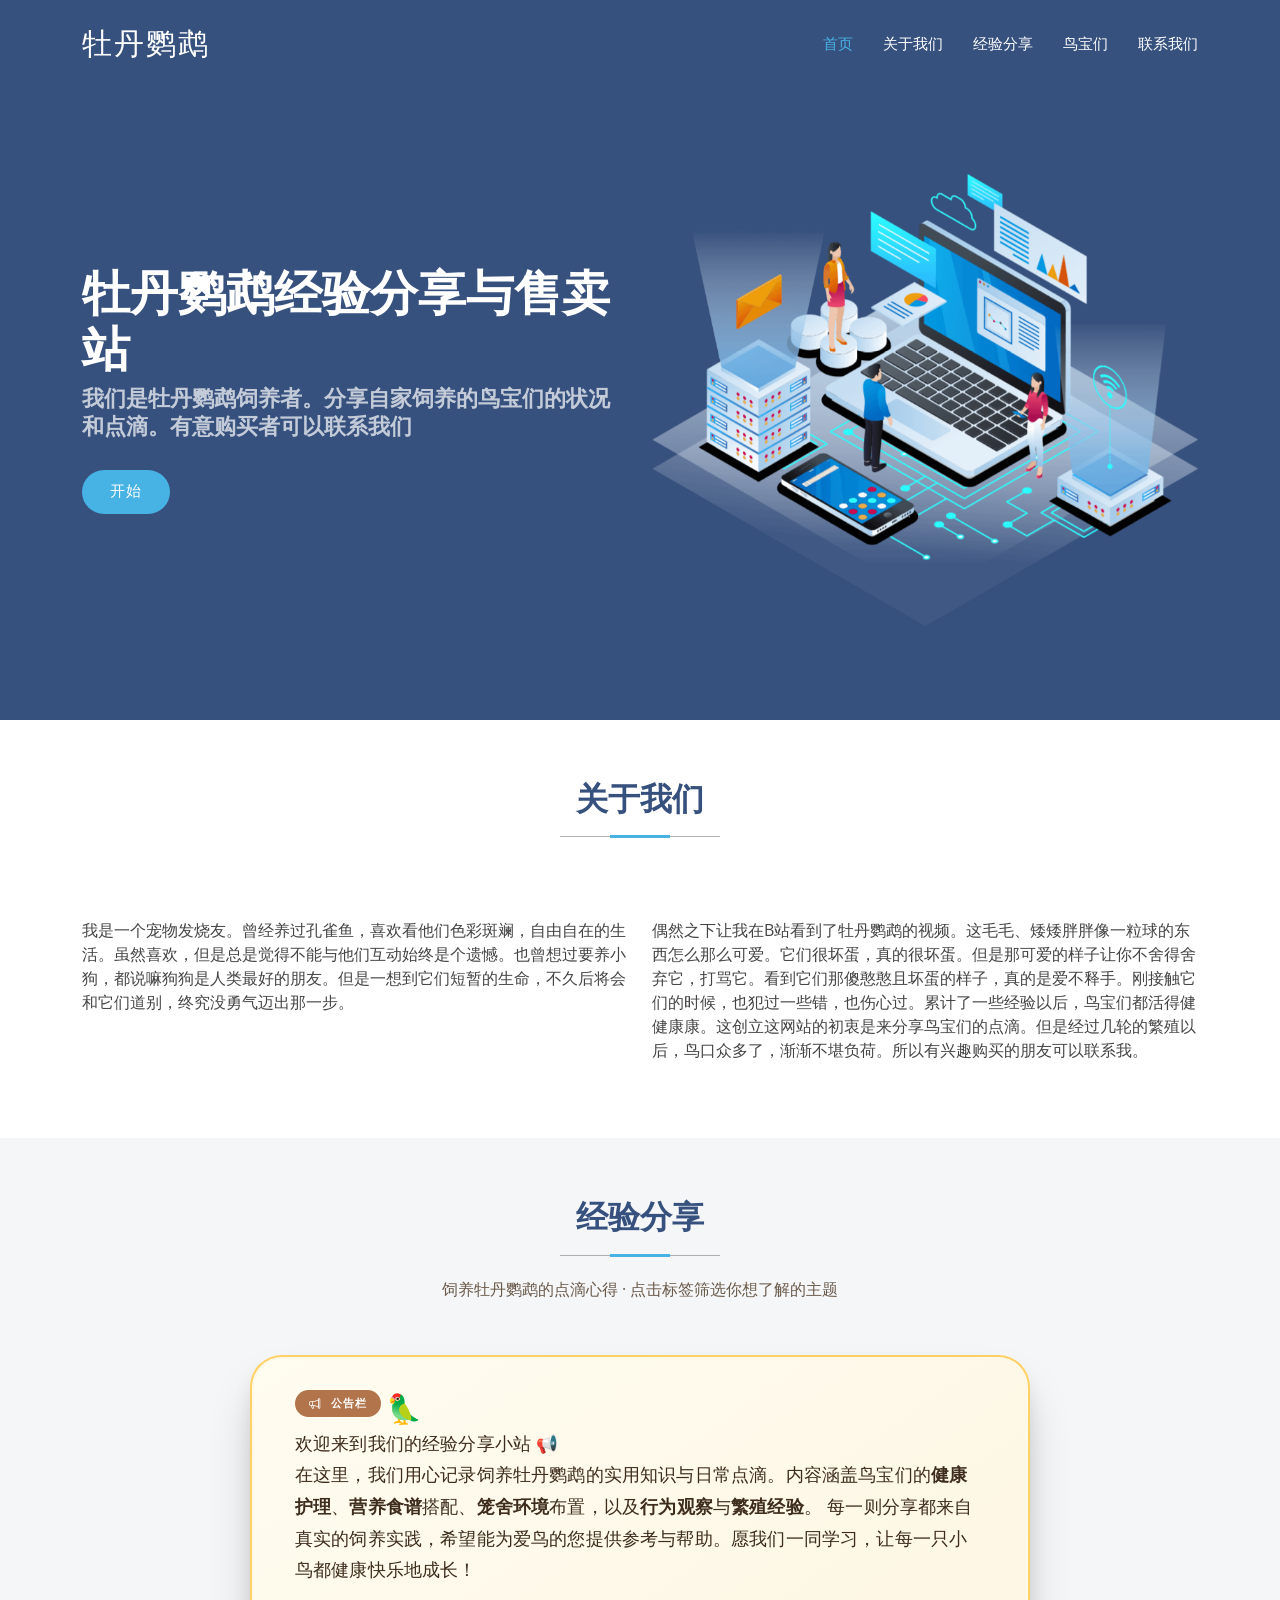
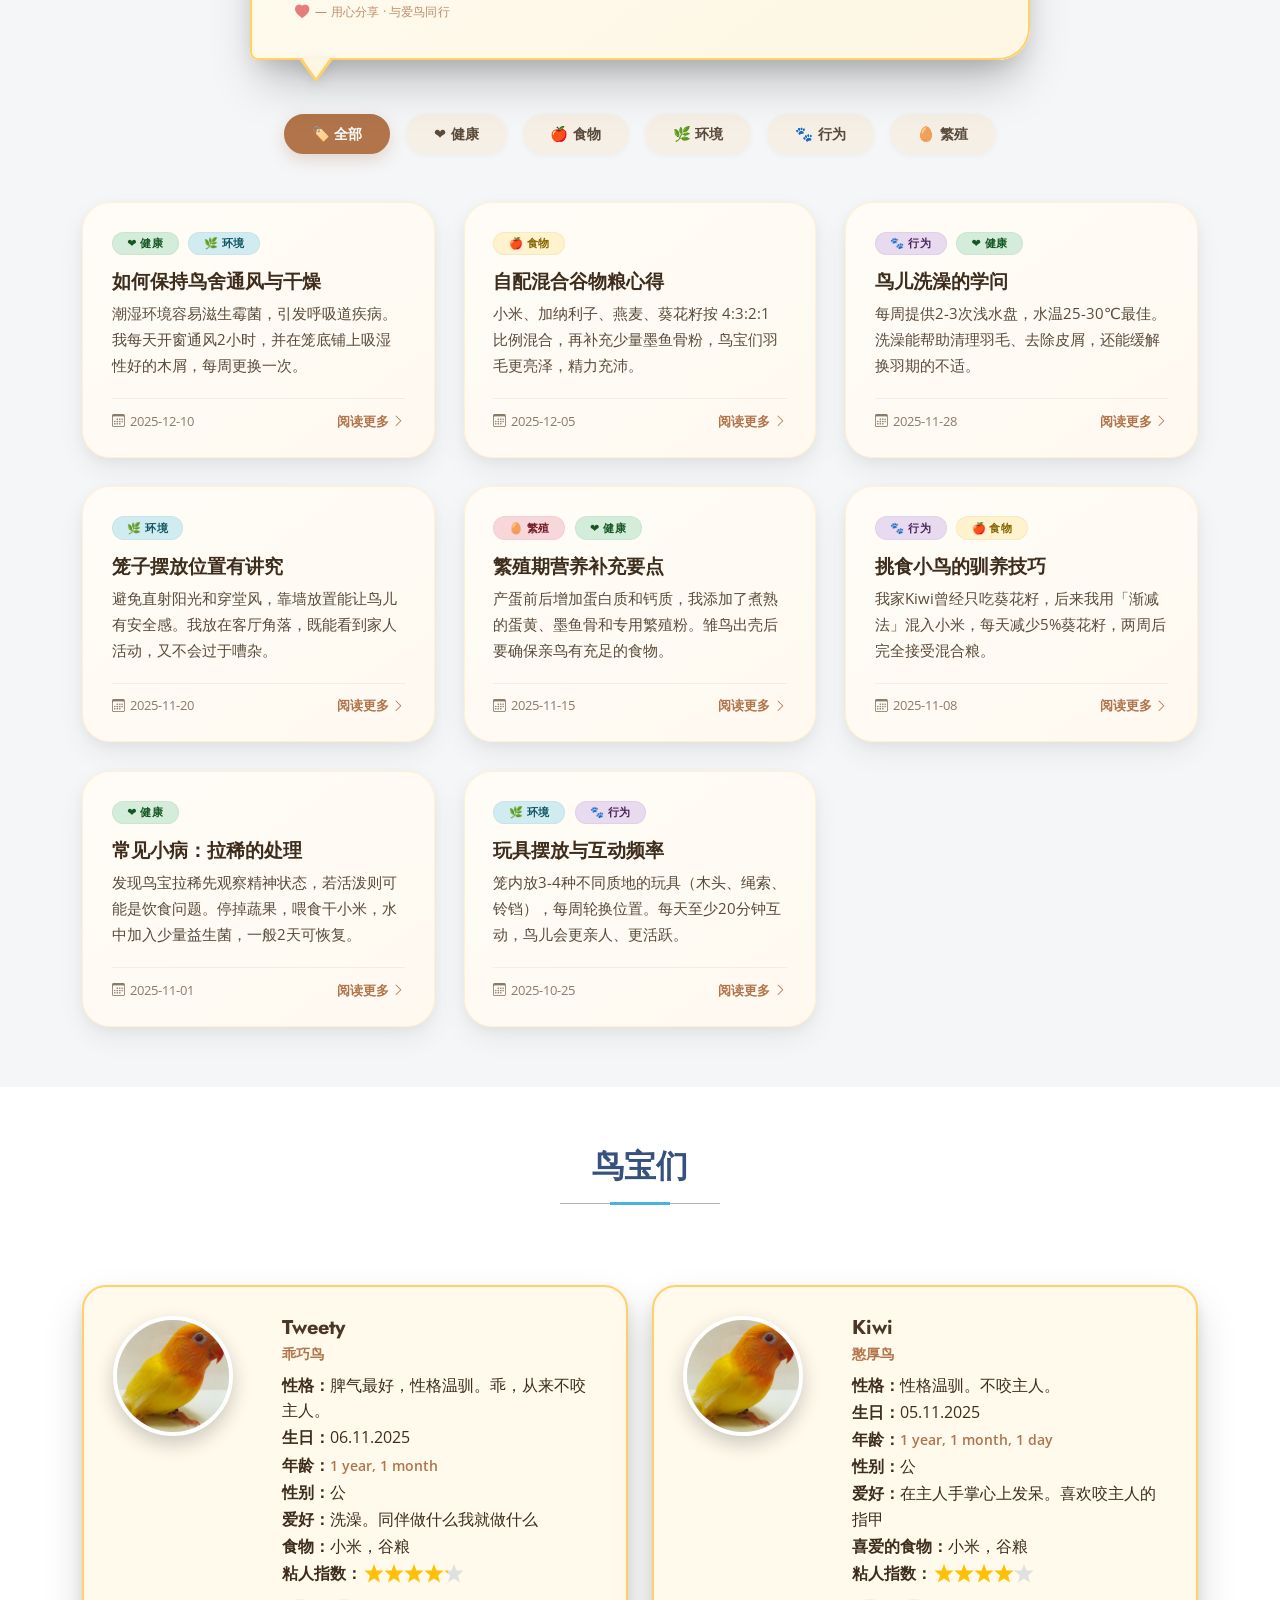
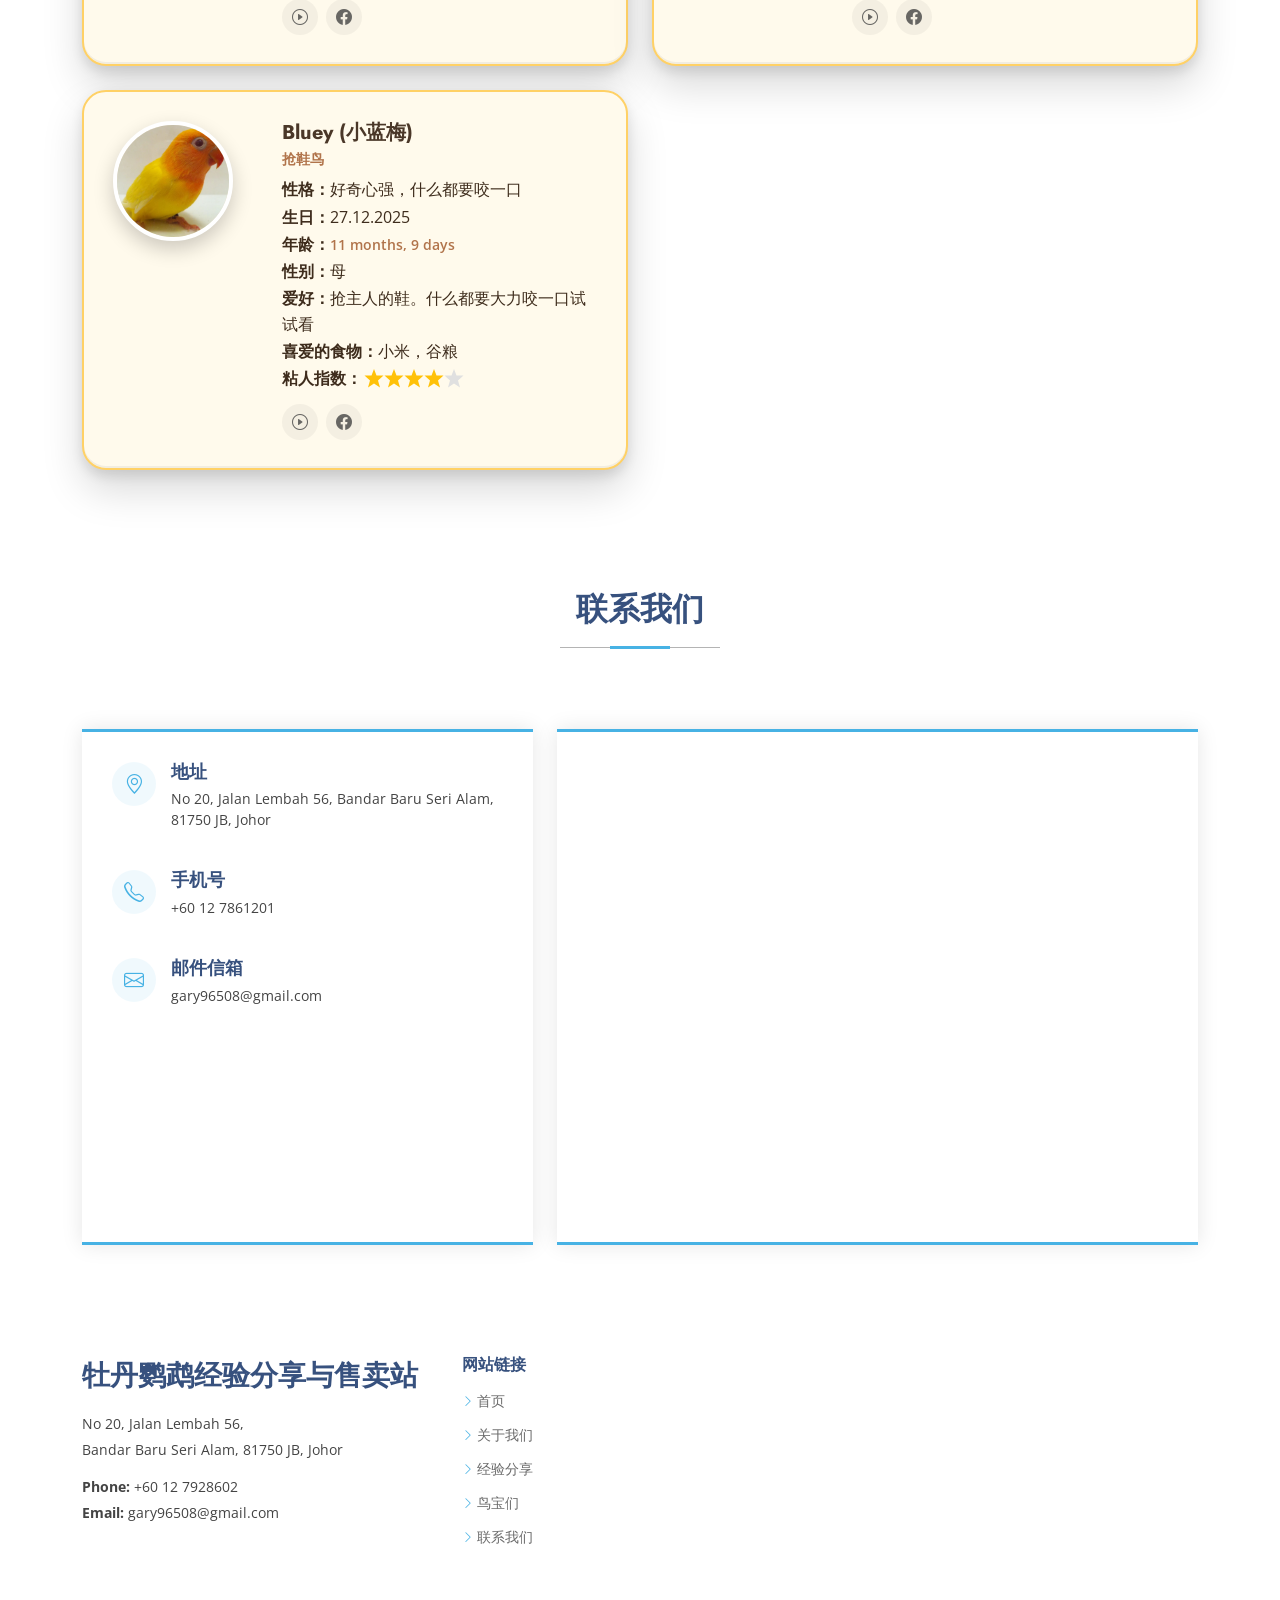
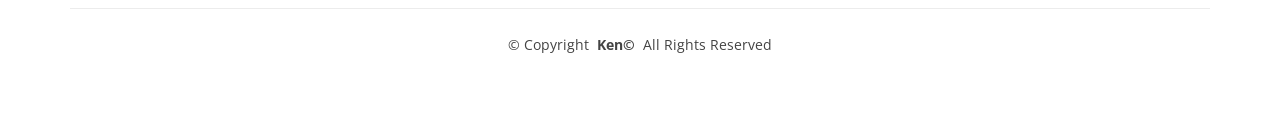
==== commit a603d457: "Update website content" ====
--- a/index.html
+++ b/index.html
@@ -4,13 +4,13 @@
 <head>
     <meta charset="utf-8">
     <meta content="width=device-width, initial-scale=1.0" name="viewport">
-    <title>牡丹鹦鹉 · 经验分享</title>
+    <title>牡丹鹦鹉经验分享与售卖站</title>
     <meta name="description" content="">
     <meta name="keywords" content="">
 
     <!-- Fonts -->
     <link href="https://fonts.googleapis.com" rel="preconnect">
-    <link href="https://fonts.gstatic.com" rel="preconnect" crossorigin>
+    <link href="https://fonts.gstatic.com" rel="preconnect" >
     <link href="https://fonts.googleapis.com/css2?family=Open+Sans:ital,wght@0,300;0,400;0,500;0,600;0,700;0,800;1,300;1,400;1,500;1,600;1,700;1,800&family=Poppins:ital,wght@0,100;0,200;0,300;0,400;0,500;0,600;0,700;0,800;0,900;1,100;1,200;1,300;1,400;1,500;1,600;1,700;1,800;1,900&family=Jost:ital,wght@0,100;0,200;0,300;0,400;0,500;0,600;0,700;0,800;0,900;1,100;1,200;1,300;1,400;1,500;1,600;1,700;1,800;1,900&display=swap" rel="stylesheet">
 
     <!-- Vendor CSS Files -->
@@ -599,7 +599,7 @@
     <header id="header" class="header d-flex align-items-center fixed-top">
         <div class="container-fluid container-xl position-relative d-flex align-items-center">
             <a href="index.html" class="logo d-flex align-items-center me-auto">
-                <h1 class="sitename">牡丹鹦鹉.com</h1>
+                <h1 class="sitename">牡丹鹦鹉</h1>
             </a>
             <nav id="navmenu" class="navmenu">
                 <ul>
@@ -622,11 +622,11 @@
             <div class="container">
                 <div class="row gy-4">
                     <div class="col-lg-6 order-2 order-lg-1 d-flex flex-column justify-content-center" data-aos="zoom-out">
-                        <h1>牡丹鹦鹉分享站</h1>
-                        <p>我们是牡丹鹦鹉饲养者。分享自家饲养的鸟宝们的状况和点滴。有意饲养者可以联系我们</p>
+                        <h1>牡丹鹦鹉经验分享与售卖站</h1>
+                        <p>我们是牡丹鹦鹉饲养者。分享自家饲养的鸟宝们的状况和点滴。有意购买者可以联系我们</p>
                         <div class="d-flex">
                             <a href="#about" class="btn-get-started">开始</a>
-                            <a href="" class="glightbox btn-watch-video d-flex align-items-center"><i class="bi bi-play-circle"></i><span>关于我们的影片</span></a>
+                            <!--<a href="" class="glightbox btn-watch-video d-flex align-items-center"><i class="bi bi-play-circle"></i><span>关于我们的影片</span></a>-->
                         </div>
                     </div>
                     <div class="col-lg-6 order-1 order-lg-2 hero-img" data-aos="zoom-out" data-aos-delay="200">
@@ -929,15 +929,15 @@
                         <div class="info-wrap">
                             <div class="info-item d-flex" data-aos="fade-up" data-aos-delay="200">
                                 <i class="bi bi-geo-alt flex-shrink-0"></i>
-                                <div><h3>地址</h3><p>No 20, Jalan Harmonium 23/7, Taman Desa Tebrau, 81100 JB, Johor</p></div>
+                                <div><h3>地址</h3><p>No 20, Jalan Lembah 56, Bandar Baru Seri Alam, 81750 JB, Johor</p></div>
                             </div>
                             <div class="info-item d-flex" data-aos="fade-up" data-aos-delay="300">
                                 <i class="bi bi-telephone flex-shrink-0"></i>
-                                <div><h3>手机号</h3><p>+60 12 7928602</p></div>
+                                <div><h3>手机号</h3><p>+60 12 7861201</p></div>
                             </div>
                             <div class="info-item d-flex" data-aos="fade-up" data-aos-delay="400">
                                 <i class="bi bi-envelope flex-shrink-0"></i>
-                                <div><h3>邮件信箱</h3><p>linyse2001@gmail.com</p></div>
+                                <div><h3>邮件信箱</h3><p>gary96508@gmail.com</p></div>
                             </div>
                         </div>
                     </div>
@@ -959,12 +959,12 @@
         <div class="container footer-top">
             <div class="row gy-4">
                 <div class="col-lg-4 col-md-6 footer-about">
-                    <a href="index.html" class="d-flex align-items-center"><span class="sitename">牡丹鹦鹉.com</span></a>
+                    <a href="index.html" class="d-flex align-items-center"><span class="sitename">牡丹鹦鹉经验分享与售卖站</span></a>
                     <div class="footer-contact pt-3">
-                        <p>No 20, Jalan Harmonium 23/7,</p>
-                        <p>Taman Desa Tebrau, 81100 JB, Johor</p>
+                        <p>No 20, Jalan Lembah 56,</p>
+                        <p>Bandar Baru Seri Alam, 81750 JB, Johor</p>
                         <p class="mt-3"><strong>Phone:</strong> <span>+60 12 7928602</span></p>
-                        <p><strong>Email:</strong> <span>linyse2001@gmail.com</span></p>
+                        <p><strong>Email:</strong> <span>gary96508@gmail.com</span></p>
                     </div>
                 </div>
                 <div class="col-lg-2 col-md-3 footer-links">
@@ -973,19 +973,10 @@
                         <li><i class="bi bi-chevron-right"></i> <a href="#hero">首页</a></li>
                         <li><i class="bi bi-chevron-right"></i> <a href="#about">关于我们</a></li>
                         <li><i class="bi bi-chevron-right"></i> <a href="#experiences">经验分享</a></li>
-                        <li><i class="bi bi-chevron-right"></i> <a href="#portfolio">图库</a></li>
+                        <li><i class="bi bi-chevron-right"></i> <a href="#team">鸟宝们</a></li>
+                        <li><i class="bi bi-chevron-right"></i> <a href="#contact">联系我们</a></li>
                     </ul>
-                </div>                
-                <div class="col-lg-4 col-md-12">
-                    <h4>关注我们</h4>
-                    <p>您可以在以下的社交网站关注我们</p>
-                    <div class="social-links d-flex">
-                        <a href=""><i class="bi bi-twitter-x"></i></a>
-                        <a href=""><i class="bi bi-facebook"></i></a>
-                        <a href=""><i class="bi bi-instagram"></i></a>
-                        <a href=""><i class="bi bi-youtube"></i></a>
-                    </div>
-                </div>
+                </div>                                
             </div>
         </div>
         <div class="container copyright text-center mt-4">
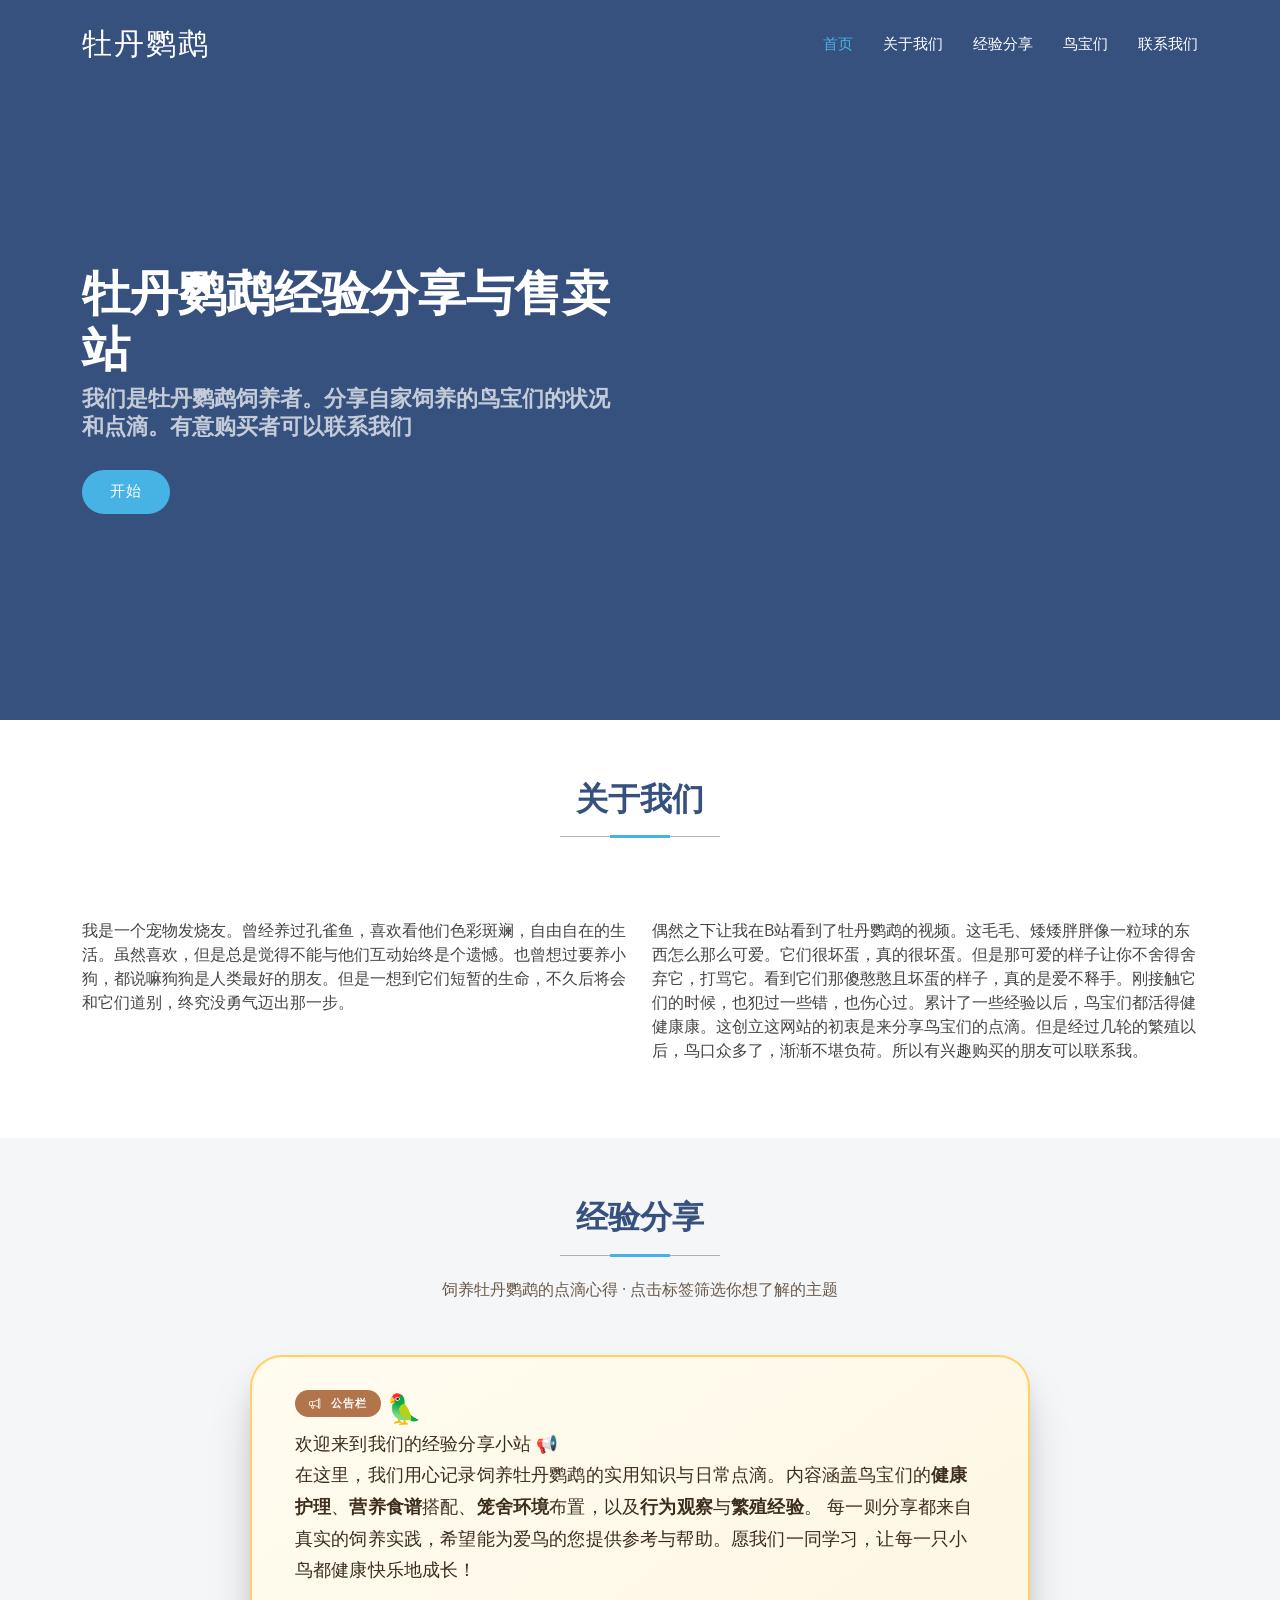
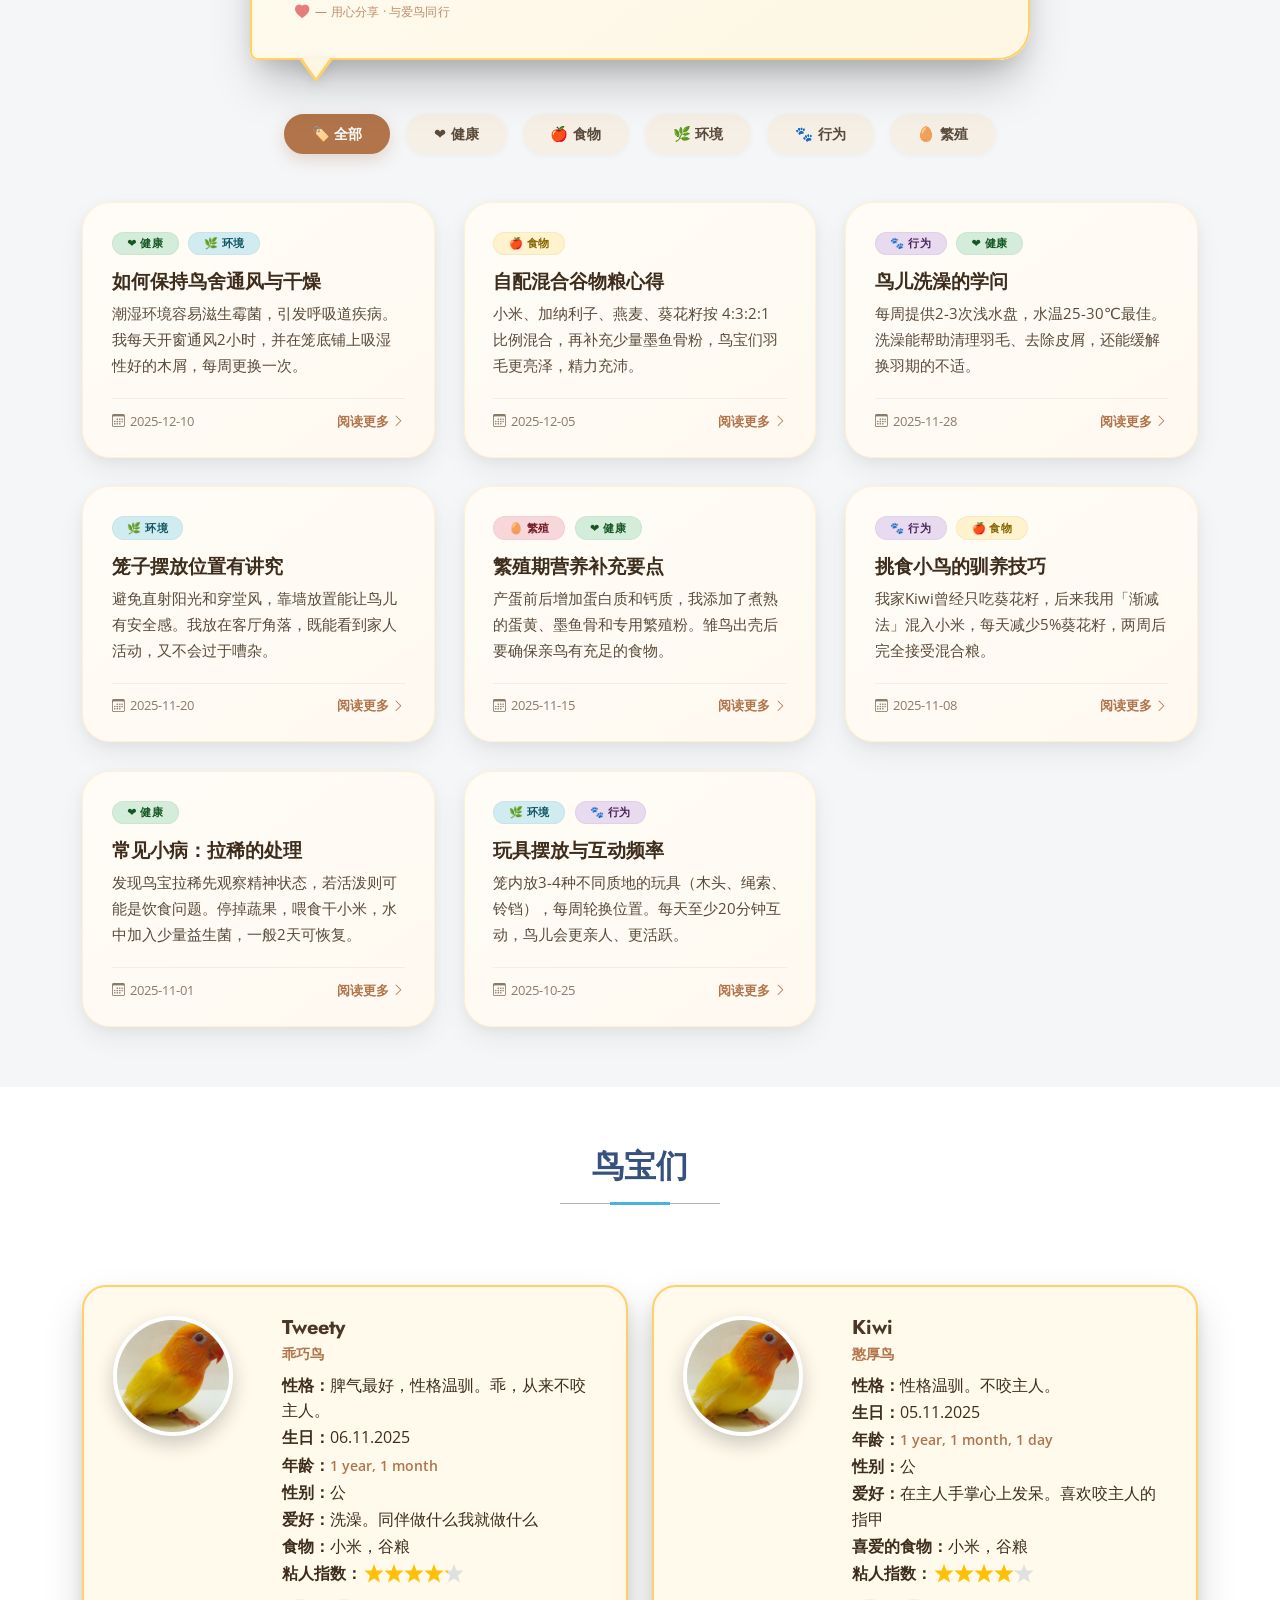
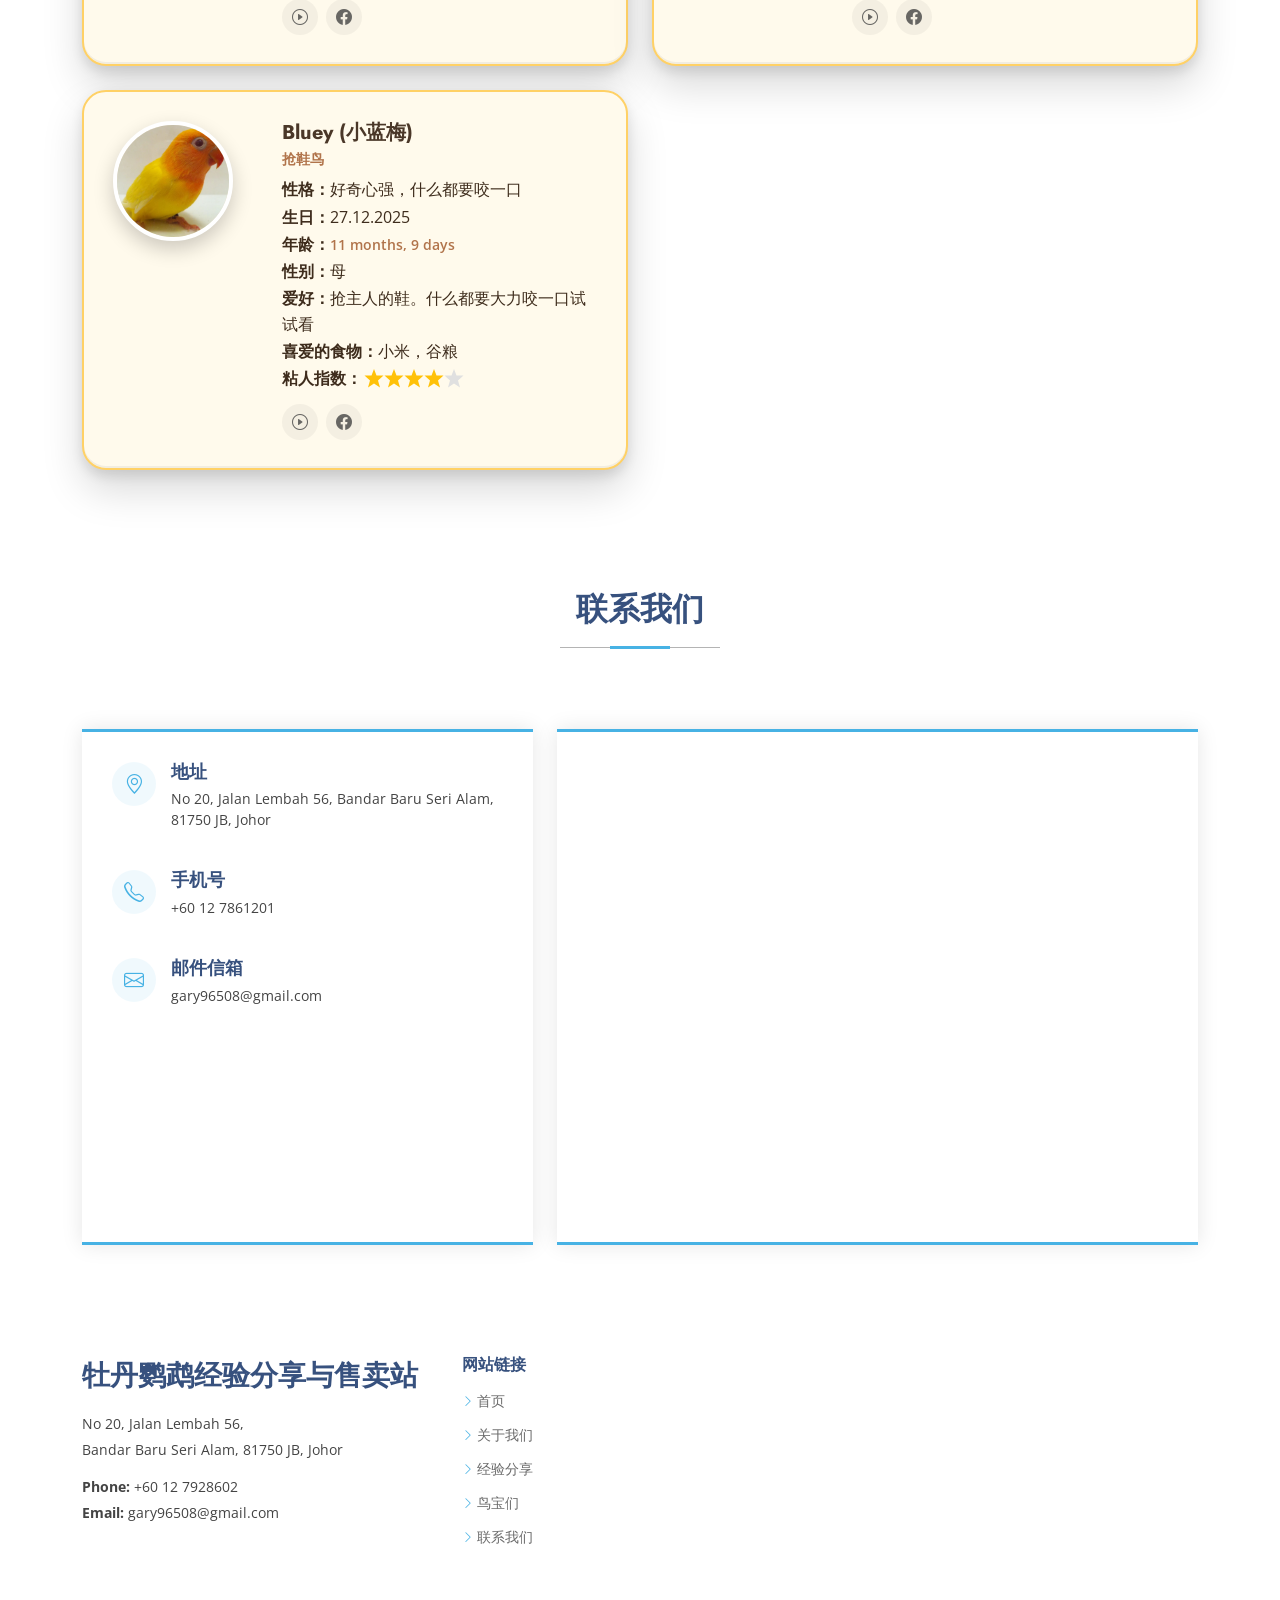
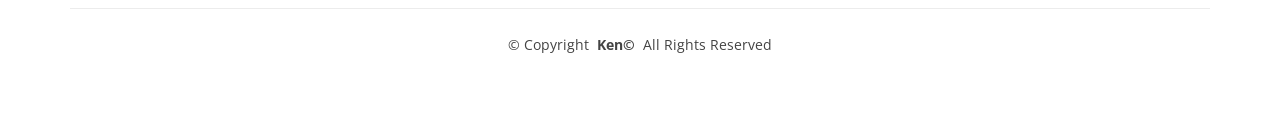
==== commit e36a79ce: "Update website content" ====
--- a/index.html
+++ b/index.html
@@ -630,7 +630,7 @@
                         </div>
                     </div>
                     <div class="col-lg-6 order-1 order-lg-2 hero-img" data-aos="zoom-out" data-aos-delay="200">
-                        <img src="assets/img/hero-img.png" class="img-fluid animated" alt="">
+                        <img src="assets/img/lovebird.png" class="img-fluid animated" alt="">
                     </div>
                 </div>
             </div>
@@ -944,7 +944,7 @@
                     <div class="col-lg-7">
                         <form action="forms/contact.php" method="post" class="php-email-form" data-aos="fade-up" data-aos-delay="200">
                             <div class="row gy-4">
-                                <iframe src="https://www.google.com/maps/embed?pb=!1m18!1m12!1m3!1d3988.3458504946657!2d103.79498497310017!3d1.5566738608800454!2m3!1f0!2f0!3f0!3m2!1i1024!2i768!4f13.1!3m3!1m2!1s0x31da6e9f4ed6edcb%3A0x1bb07b83e14dd24c!2sJalan%20Harmonium%2023%2F7%2C%20Taman%20Desa%20Tebrau%2C%2081100%20Johor%20Bahru%2C%20Johor%20Darul%20Ta&#39;zim%2C%20Malaysia!5e0!3m2!1sen!2ssg!4v1781851164829!5m2!1sen!2ssg" width="600" height="450" style="border:0;" allowfullscreen="" loading="lazy" referrerpolicy="no-referrer-when-downgrade"></iframe>
+                                <iframe src="https://www.google.com/maps/embed?pb=!1m18!1m12!1m3!1d2861.495266317823!2d103.87273497310018!3d1.5080748610507315!2m3!1f0!2f0!3f0!3m2!1i1024!2i768!4f13.1!3m3!1m2!1s0x31da6afbbe310093%3A0x7a238f19c6a1cb14!2s20%2C%20Jln%20Lembah%2056%2C%20Bandar%20Baru%20Seri%20Alam%2C%2081750%20Masai%2C%20Johor%20Darul%20Ta'zim%2C%20Malaysia!5e1!3m2!1sen!2ssg!4v1790053495346!5m2!1sen!2ssg" width="600" height="450" style="border:0;" allowfullscreen="" loading="lazy" referrerpolicy="strict-origin-when-cross-origin"></iframe>                                
                             </div>
                         </form>
                     </div>
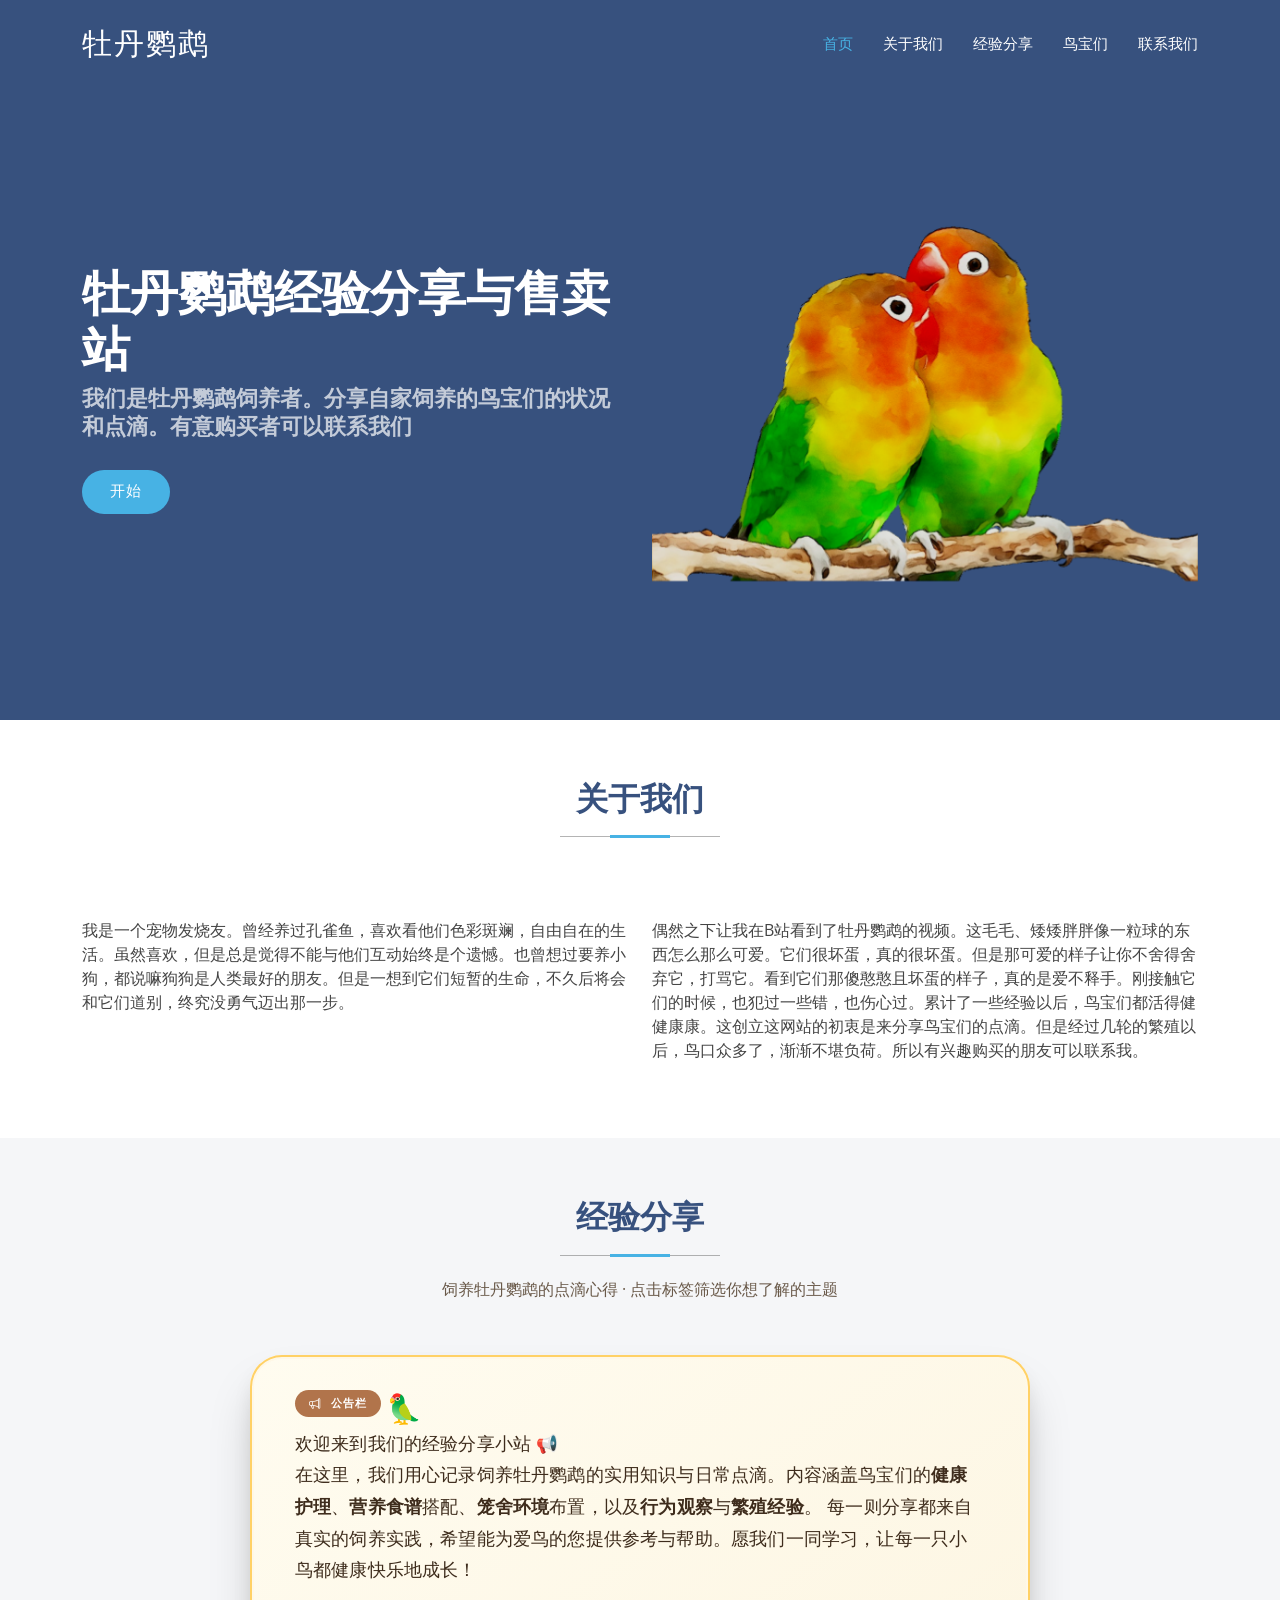
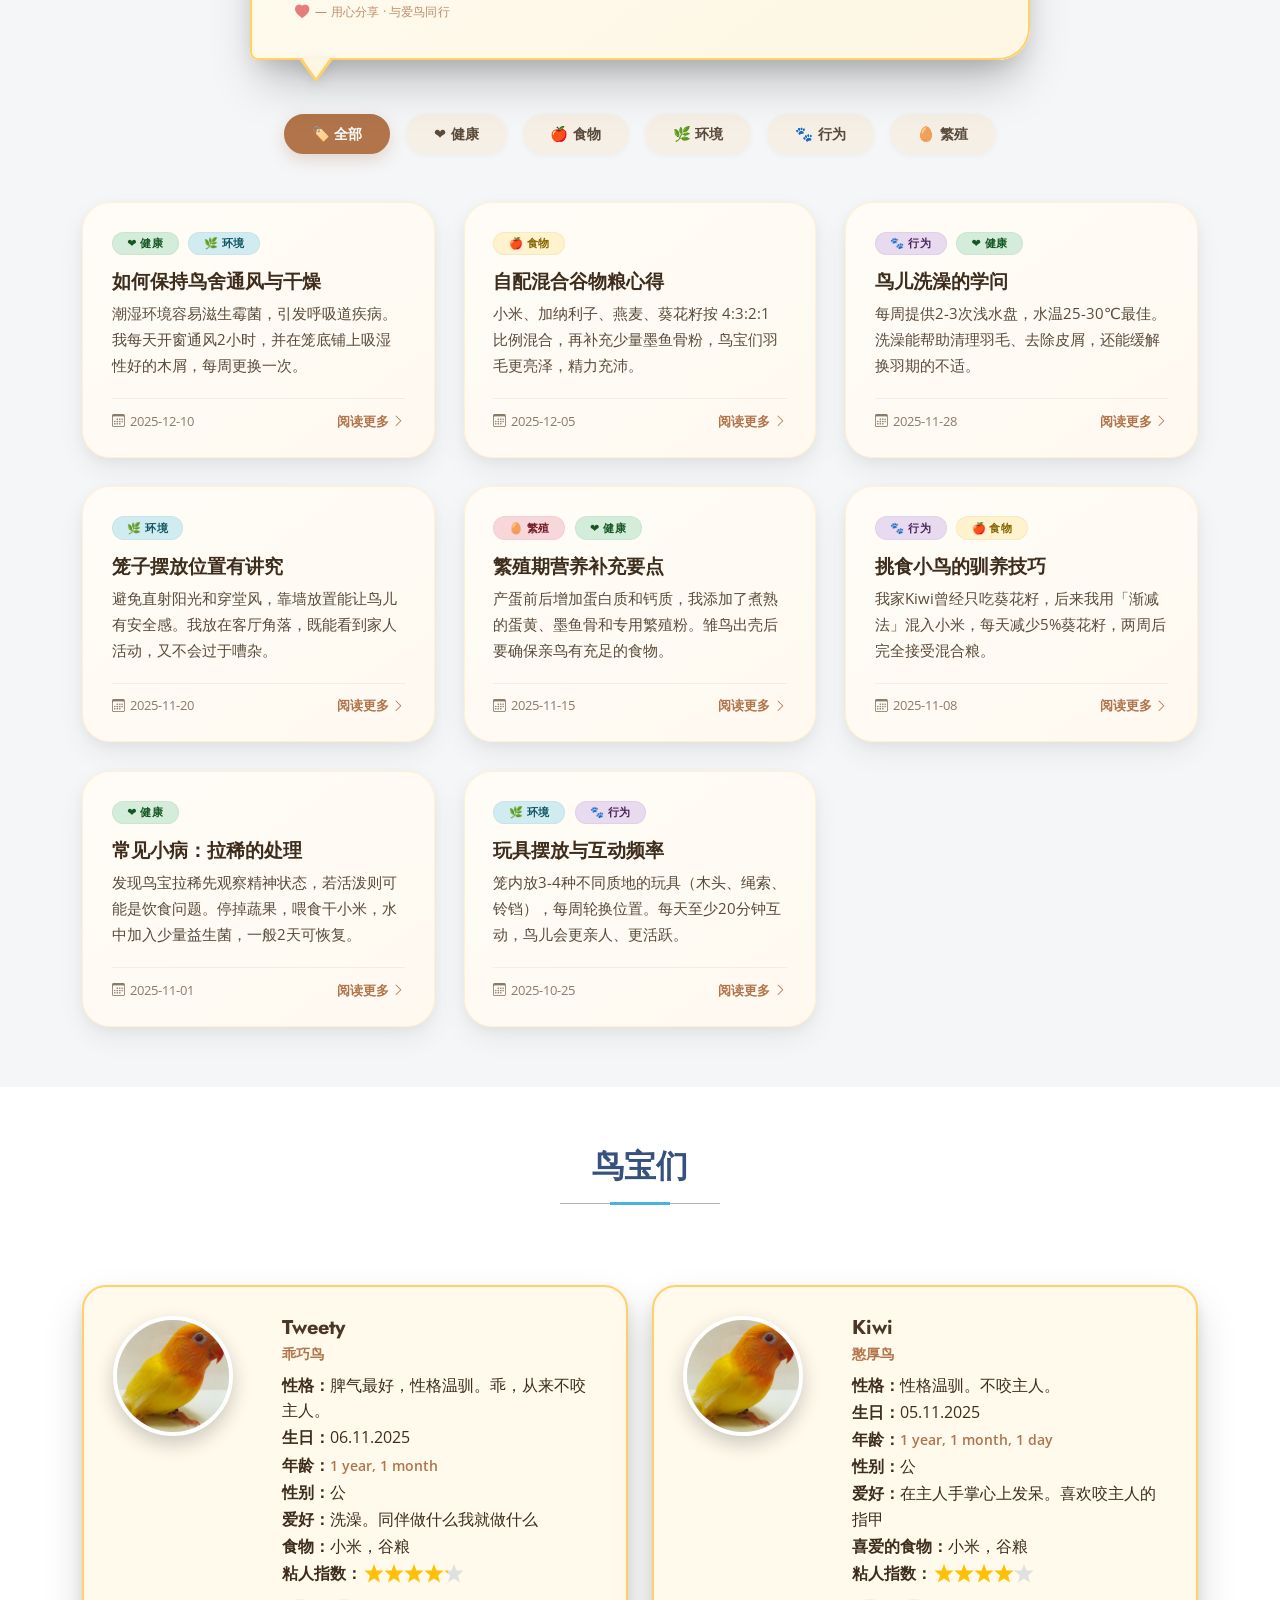
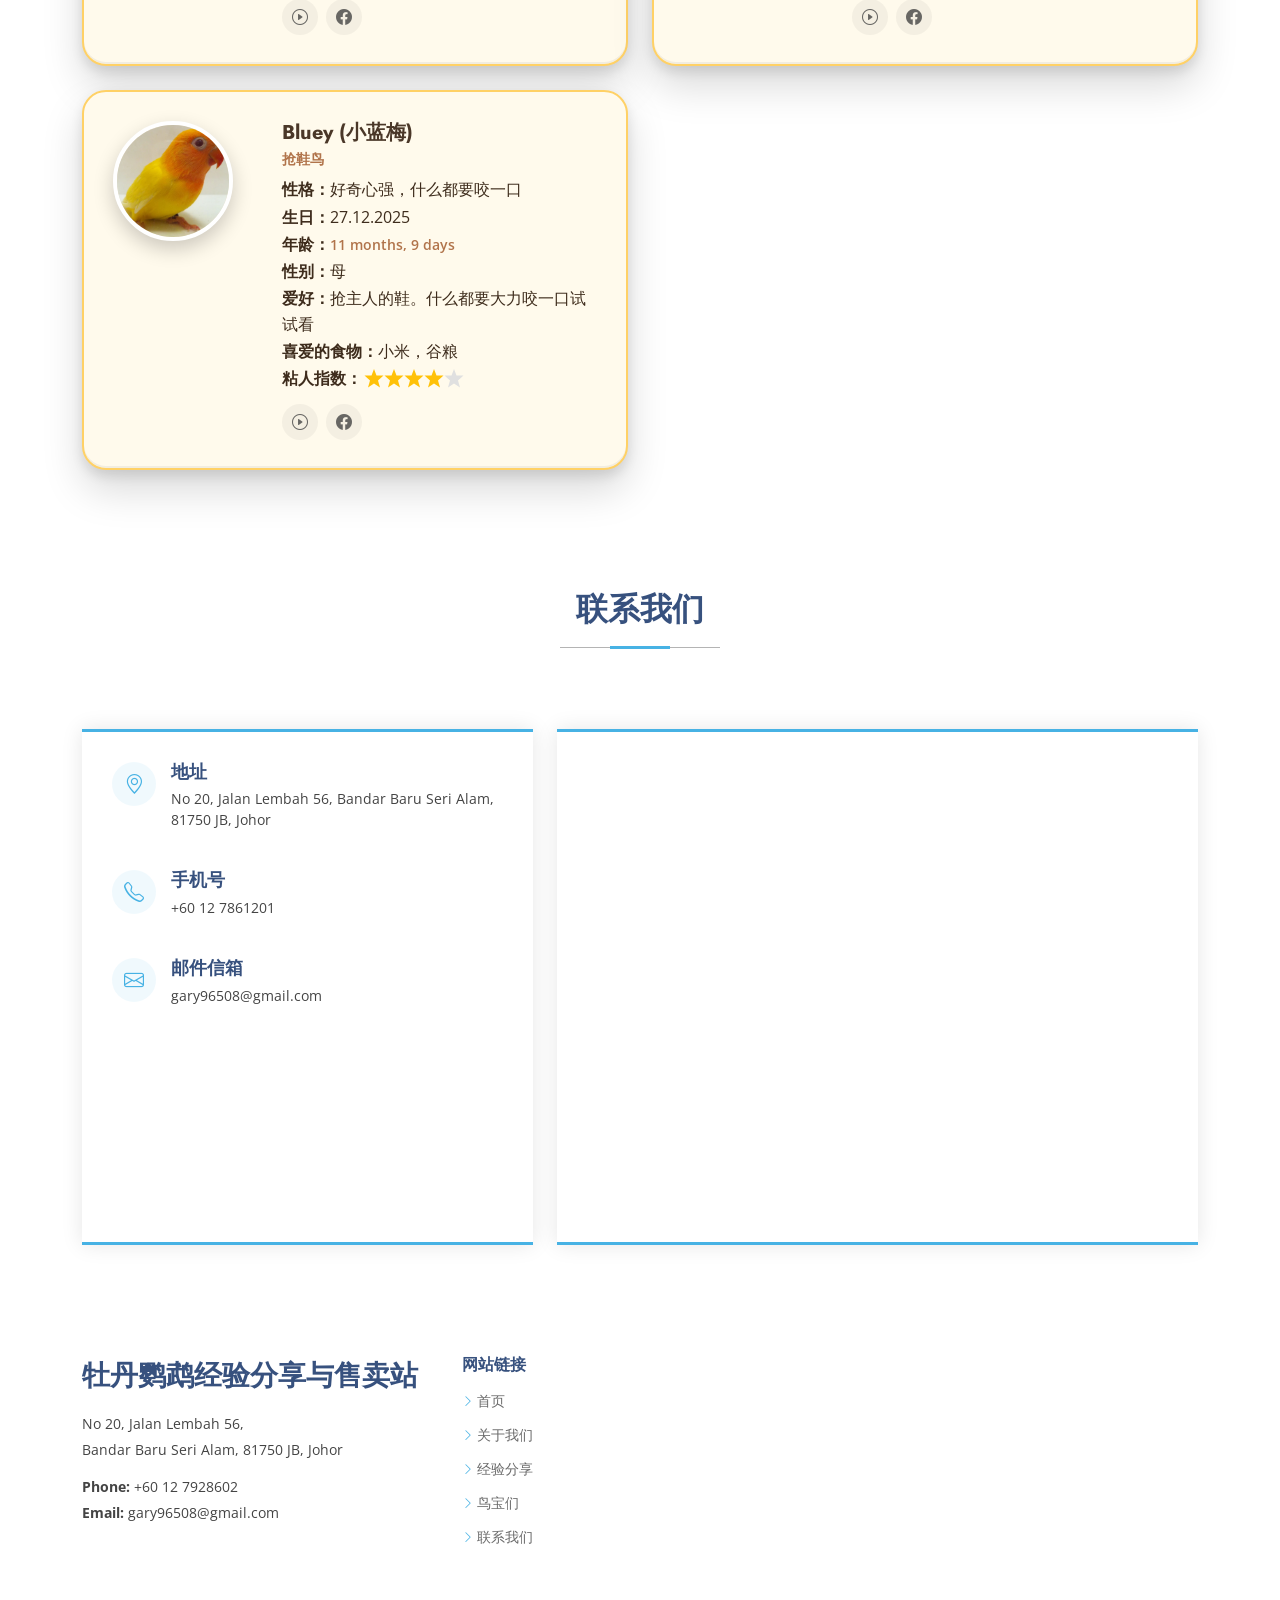
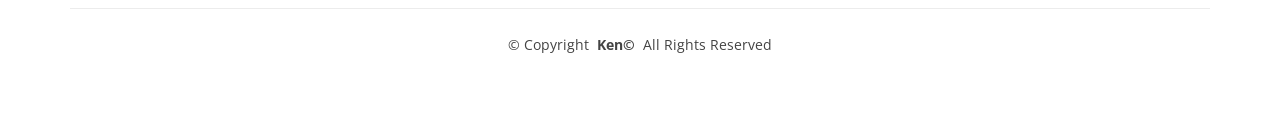
==== commit 0c701532: "Update website content" ====
--- a/index.html
+++ b/index.html
@@ -630,7 +630,7 @@
                         </div>
                     </div>
                     <div class="col-lg-6 order-1 order-lg-2 hero-img" data-aos="zoom-out" data-aos-delay="200">
-                        <img src="assets/img/lovebird.png" class="img-fluid animated" alt="">
+                        <img src="assets/img/lovebird01.png" class="img-fluid animated" alt="">
                     </div>
                 </div>
             </div>
